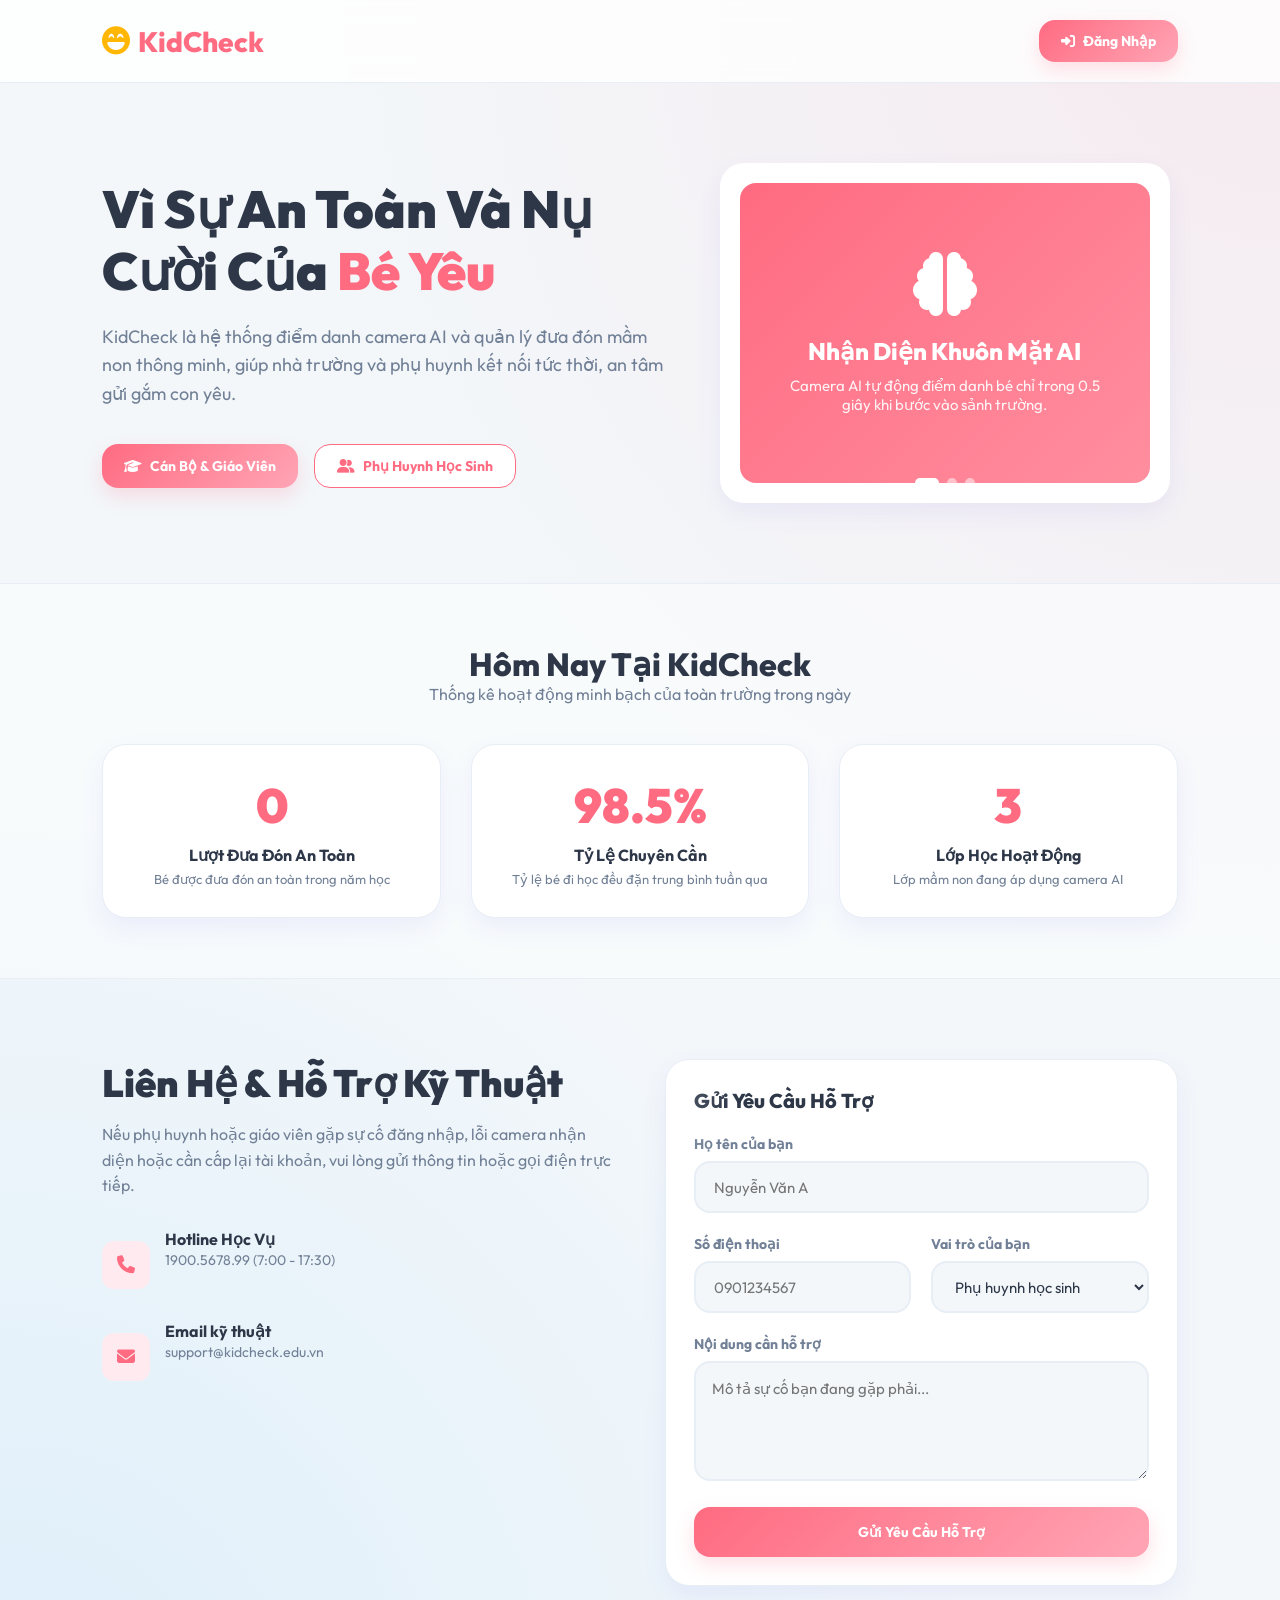
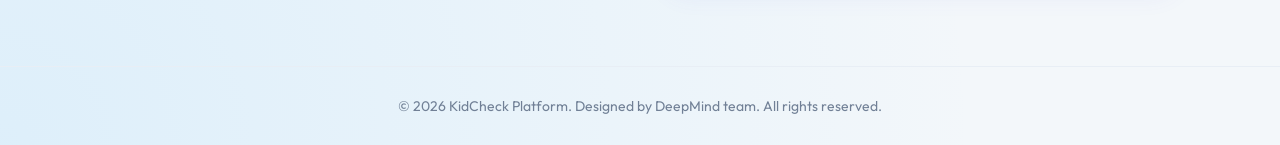
==== kidcheck-system/web-app/index.html @ 685ce3ba "WEB" ====
<!DOCTYPE html>
<html lang="vi">
<head>
    <meta charset="UTF-8">
    <meta name="viewport" content="width=device-width, initial-scale=1.0">
    <title>KidCheck - Hệ Thống Điểm Danh & Quản Lý Trẻ Em Thông Minh</title>
    <link rel="stylesheet" href="style.css">
    <!-- FontAwesome for cute icons -->
    <link rel="stylesheet" href="https://cdnjs.cloudflare.com/ajax/libs/font-awesome/6.4.0/css/all.min.css">
</head>
<body data-theme="light">

    <!-- 1. LANDING PAGE CÔNG KHẢI (GUEST) -->
    <div id="landing-page" class="landing-wrapper">
        <header class="landing-header">
            <div class="landing-logo">
                <i class="fa-solid fa-face-laugh-beam"></i> <span data-i18n="app-title">KidCheck</span>
            </div>
            <div class="landing-nav">
                <button id="btn-portal-login" class="btn btn-primary" onclick="showLoginView()"><i class="fa-solid fa-right-to-bracket"></i> <span data-i18n="btn-login-gate">Đăng Nhập</span></button>
            </div>
        </header>
        
        <main style="flex: 1;">
            <!-- Hero Section -->
            <section class="landing-hero">
                <div class="hero-text">
                    <h1 data-i18n="hero-h1">Vì Sự An Toàn Và Nụ Cười Của <span>Bé Yêu</span></h1>
                    <p data-i18n="hero-p">KidCheck là hệ thống điểm danh camera AI và quản lý đưa đón mầm non thông minh, giúp nhà trường và phụ huynh kết nối tức thời, an tâm gửi gắm con yêu.</p>
                    <div class="hero-buttons">
                        <button class="btn btn-primary" onclick="showLoginView('teacher')"><i class="fa-solid fa-graduation-cap"></i> <span data-i18n="gate-teacher">Cán Bộ & Giáo Viên</span></button>
                        <button class="btn btn-secondary" onclick="showLoginView('parent')" style="border-color: var(--primary); color: var(--primary);"><i class="fa-solid fa-user-group"></i> <span data-i18n="gate-parent">Phụ Huynh Học Sinh</span></button>
                    </div>
                </div>
                <div class="hero-image">
                    <div class="demo-slider-box" style="width: 100%; max-width: 450px;">
                        <div class="slider-container">
                            <div class="slide slide-bg-1 active">
                                <i class="fa-solid fa-brain"></i>
                                <h3 data-i18n="slide-1-title">Nhận Diện Khuôn Mặt AI</h3>
                                <p data-i18n="slide-1-desc">Camera AI tự động điểm danh bé chỉ trong 0.5 giây khi bước vào sảnh trường.</p>
                            </div>
                            <div class="slide slide-bg-2">
                                <i class="fa-solid fa-bell"></i>
                                <h3 data-i18n="slide-2-title">Thông Báo Tức Thời</h3>
                                <p data-i18n="slide-2-desc">SMS và ảnh chụp xác thực được gửi ngay cho phụ huynh khi bé vào lớp và ra về.</p>
                            </div>
                            <div class="slide slide-bg-3">
                                <i class="fa-solid fa-shield-heart"></i>
                                <h3 data-i18n="slide-3-title">Đảm Bảo An Toàn Tuyệt Đối</h3>
                                <p data-i18n="slide-3-desc">Kiểm soát chặt chẽ quy trình đưa đón, loại bỏ rủi ro bỏ quên hoặc nhầm lẫn bé.</p>
                            </div>
                        </div>
                        <div class="slide-controls">
                            <span class="slide-dot active" onclick="setSlide(0)"></span>
                            <span class="slide-dot" onclick="setSlide(1)"></span>
                            <span class="slide-dot" onclick="setSlide(2)"></span>
                        </div>
                    </div>
                </div>
            </section>

            <!-- Public Statistics Section -->
            <section class="landing-stats-section">
                <div style="text-align: center; margin-bottom: 40px;">
                    <h2 style="font-size: 32px; font-weight: 800; color: var(--text);" data-i18n="pub-stats-title">Hôm Nay Tại KidCheck</h2>
                    <p style="color: var(--text-light);" data-i18n="pub-stats-subtitle">Thống kê hoạt động minh bạch của toàn trường trong ngày</p>
                </div>
                <div class="landing-stats-grid">
                    <div class="pub-stat-card">
                        <div class="pub-stat-number" id="pub-stat-total">1,248</div>
                        <div class="pub-stat-label" data-i18n="pub-stat-kids">Lượt Đưa Đón An Toàn</div>
                        <div class="pub-stat-desc" data-i18n="pub-stat-kids-desc">Bé được đưa đón an toàn trong năm học</div>
                    </div>
                    <div class="pub-stat-card">
                        <div class="pub-stat-number" id="pub-stat-active">98.5%</div>
                        <div class="pub-stat-label" data-i18n="pub-stat-rate">Tỷ Lệ Chuyên Cần</div>
                        <div class="pub-stat-desc" data-i18n="pub-stat-rate-desc">Tỷ lệ bé đi học đều đặn trung bình tuần qua</div>
                    </div>
                    <div class="pub-stat-card">
                        <div class="pub-stat-number" id="pub-stat-classes">12</div>
                        <div class="pub-stat-label" data-i18n="pub-stat-cls">Lớp Học Hoạt Động</div>
                        <div class="pub-stat-desc" data-i18n="pub-stat-cls-desc">Lớp mầm non đang áp dụng camera AI</div>
                    </div>
                </div>
            </section>

            <!-- Contact & Support Section -->
            <section class="landing-contact">
                <div class="contact-info-panel">
                    <h2 data-i18n="contact-h2">Liên Hệ & Hỗ Trợ Kỹ Thuật</h2>
                    <p data-i18n="contact-p">Nếu phụ huynh hoặc giáo viên gặp sự cố đăng nhập, lỗi camera nhận diện hoặc cần cấp lại tài khoản, vui lòng gửi thông tin hoặc gọi điện trực tiếp.</p>
                    <div class="contact-item">
                        <div class="contact-icon"><i class="fa-solid fa-phone"></i></div>
                        <div>
                            <strong style="color: var(--text);">Hotline Học Vụ</strong>
                            <p style="color: var(--text-light); font-size: 14px;">1900.5678.99 (7:00 - 17:30)</p>
                        </div>
                    </div>
                    <div class="contact-item">
                        <div class="contact-icon"><i class="fa-solid fa-envelope"></i></div>
                        <div>
                            <strong style="color: var(--text);">Email kỹ thuật</strong>
                            <p style="color: var(--text-light); font-size: 14px;">support@kidcheck.edu.vn</p>
                        </div>
                    </div>
                </div>
                <div class="card-panel" style="margin-bottom: 0;">
                    <div class="panel-title" data-i18n="send-support-title">Gửi Yêu Cầu Hỗ Trợ</div>
                    <form id="contact-form" onsubmit="handleContactSubmit(event)">
                        <div class="form-group">
                            <label for="contact-name" data-i18n="label-fullname">Họ tên của bạn</label>
                            <input type="text" id="contact-name" class="form-input" placeholder="Nguyễn Văn A" required>
                        </div>
                        <div class="form-row">
                            <div class="form-group">
                                <label for="contact-phone" data-i18n="label-phone">Số điện thoại</label>
                                <input type="text" id="contact-phone" class="form-input" placeholder="0901234567" required>
                            </div>
                            <div class="form-group">
                                <label for="contact-role" data-i18n="label-reprole">Vai trò</label>
                                <select id="contact-role" class="form-input">
                                    <option value="parent" data-i18n="opt-parent">Phụ huynh học sinh</option>
                                    <option value="teacher" data-i18n="opt-teacher">Giáo viên / Cán bộ</option>
                                </select>
                            </div>
                        </div>
                        <div class="form-group">
                            <label for="contact-msg" data-i18n="label-issue">Nội dung cần hỗ trợ</label>
                            <textarea id="contact-msg" class="form-input" placeholder="Mô tả sự cố bạn đang gặp phải..." required></textarea>
                        </div>
                        <button type="submit" class="btn btn-primary" style="width: 100%; height: 50px;" data-i18n="btn-send-report">Gửi Yêu Cầu Hỗ Trợ</button>
                    </form>
                </div>
            </section>
        </main>
        
        <footer class="landing-footer">
            <p>&copy; 2026 KidCheck Platform. Designed by DeepMind team. All rights reserved.</p>
        </footer>
    </div>

    <!-- 2. LOGIN PAGE VIEW -->
    <div id="login-page" class="auth-wrapper" style="display: none;">
        <div class="auth-card">
            <div class="auth-logo"><i class="fa-solid fa-face-laugh-beam"></i> KidCheck</div>
            <div class="auth-subtitle" data-i18n="login-subtitle">Hệ thống điểm danh mầm non & quản lý đưa đón bé thông minh</div>
            
            <form id="login-form">
                <div class="form-group">
                    <label for="login-account" data-i18n="login-acc-label">Số điện thoại hoặc Tài khoản</label>
                    <input type="text" id="login-account" class="form-input" placeholder="admin / teacher / SĐT phụ huynh" required value="admin">
                    <span style="font-size: 0.75rem; color: var(--text-light); margin-top: 4px; display: block;" data-i18n="login-tip">Mẹo: admin, teacher, SĐT phụ huynh (ví dụ: 0901234567)</span>
                </div>
                <div class="form-group">
                    <label for="login-password" data-i18n="login-pass-label">Mật khẩu xác thực</label>
                    <input type="password" id="login-password" class="form-input" placeholder="••••••••" required value="123456">
                </div>
                <div style="display: flex; gap: 10px; margin-bottom: 24px;">
                    <button type="button" class="btn btn-secondary" onclick="showLandingView()" style="flex: 1;" data-i18n="btn-back">Quay lại</button>
                    <button type="submit" class="btn btn-primary" style="flex: 1.5;" data-i18n="btn-login-submit">Đăng Nhập</button>
                </div>
            </form>
        </div>
    </div>

    <!-- MAIN APP CONTAINER (ADMIN & TEACHER) -->
    <div id="app-container" class="app-container" style="display: none;">
        <!-- Sidebar Navigation -->
        <aside class="sidebar" id="app-sidebar">
            <div class="sidebar-brand">
                <i class="fa-solid fa-shapes"></i>KidCheck
            </div>
            <ul class="nav-menu" id="sidebar-menu">
                <!-- Sẽ tự động gán mục menu tương ứng với vai trò của người dùng -->
            </ul>
            <div class="sidebar-user">
                <div class="user-info">
                    <span id="display-user-name" class="user-name">Đang tải...</span>
                    <span id="display-user-role" class="user-role">Đang tải...</span>
                </div>
                <button id="logout-btn" class="btn-logout" title="Đăng xuất" onclick="logout()"><i class="fa-solid fa-right-from-bracket"></i></button>
            </div>
        </aside>

        <!-- Main Content Area -->
        <main class="main-wrapper">
            
            <!-- 3. SECTION: DASHBOARD -->
            <section id="page-dashboard" class="app-page">
                <div class="page-header" style="display: flex; justify-content: space-between; align-items: center; flex-wrap: wrap; gap: 20px;">
                    <div>
                        <h1 class="page-title" data-i18n="dash-title">Chào ngày mới cùng KidCheck! 👋</h1>
                        <p style="color: var(--text-light); font-size: 1.05rem;"><span data-i18n="dash-subtitle">Bảng theo dõi đưa đón và điểm danh các bé hôm nay -</span> <span id="current-date-text" style="font-weight: 700; color: var(--primary);"></span></p>
                    </div>
                    <!-- Dropdown lọc theo lớp cho Admin trên Dashboard -->
                    <div id="dash-class-filter-container" class="admin-only" style="display: none;">
                        <label for="dash-class-select" style="font-weight: 700; margin-right: 8px; color: var(--text-light);" data-i18n="lbl-class-filter">Lọc theo lớp học</label>
                        <select id="dash-class-select" class="form-input" style="width: 200px; display: inline-block;" onchange="loadDashboard()">
                            <option value="all" data-i18n="opt-all-classes">Toàn trường</option>
                        </select>
                    </div>
                </div>
                
                <div class="stats-grid">
                    <div class="stat-card stat-total">
                        <div class="stat-info">
                            <h3 data-i18n="stat-total-kids">Tổng số bé yêu</h3>
                            <div id="stat-total-val" class="stat-value">0</div>
                        </div>
                        <div class="stat-icon"><i class="fa-solid fa-baby-carriage"></i></div>
                    </div>
                    <div class="stat-card stat-present">
                        <div class="stat-info">
                            <h3 data-i18n="stat-present-kids">Bé đang ở lớp</h3>
                            <div id="stat-present-val" class="stat-value">0</div>
                        </div>
                        <div class="stat-icon"><i class="fa-solid fa-house-user"></i></div>
                    </div>
                    <div class="stat-card stat-late">
                        <div class="stat-info">
                            <h3 data-i18n="stat-pickup-kids">Bé đã đón về</h3>
                            <div id="stat-late-val" class="stat-value">0</div>
                        </div>
                        <div class="stat-icon"><i class="fa-solid fa-person-walking-arrow-loop-left"></i></div>
                    </div>
                    <div class="stat-card stat-absent">
                        <div class="stat-info">
                            <h3 data-i18n="stat-absent-kids">Bé chưa đến lớp</h3>
                            <div id="stat-absent-val" class="stat-value">0</div>
                        </div>
                        <div class="stat-icon"><i class="fa-solid fa-circle-minus"></i></div>
                    </div>
                </div>

                <div class="dashboard-analysis-wrapper">
                    <!-- Bảng hoạt động gần nhất -->
                    <div class="card-panel" style="margin-bottom: 0;">
                        <div class="panel-title">
                            <span><i class="fa-solid fa-clock-rotate-left" style="color: var(--primary); margin-right: 8px;"></i><span data-i18n="dash-recent-activities">Hoạt động đưa đón gần nhất</span></span>
                        </div>
                        <table class="data-table">
                            <thead>
                                <tr>
                                    <th data-i18n="th-time">Thời gian</th>
                                    <th data-i18n="th-child">Bé yêu</th>
                                    <th data-i18n="th-class">Lớp</th>
                                    <th data-i18n="th-parent">Thông tin Phụ huynh</th>
                                    <th data-i18n="th-status">Trạng thái</th>
                                </tr>
                            </thead>
                            <tbody id="recent-logs-table-body">
                                <!-- Dữ liệu logs tự động đổ ở đây -->
                            </tbody>
                        </table>
                    </div>

                    <!-- Biểu đồ tròn tỉ lệ điểm danh -->
                    <div class="card-panel" style="margin-bottom: 0;">
                        <div class="panel-title"><i class="fa-solid fa-chart-pie" style="color: var(--primary); margin-right: 8px;"></i><span data-i18n="dash-chart-title">Tỉ lệ có mặt hôm nay</span></div>
                        <div class="pie-chart-box">
                            <div class="svg-pie-chart">
                                <svg width="180" height="180" viewBox="0 0 180 180">
                                    <circle class="circle-bg" cx="90" cy="90" r="70"></circle>
                                    <circle id="dash-pie-circle" class="circle-val" cx="90" cy="90" r="70" stroke-dasharray="440" stroke-dashoffset="440"></circle>
                                </svg>
                                <div class="chart-center-text">
                                    <span class="percent" id="dash-pie-percent">0%</span>
                                    <span class="label" data-i18n="pie-label">Có mặt</span>
                                </div>
                            </div>
                            <div class="chart-legend">
                                <div class="legend-item">
                                    <div class="legend-color" style="background: var(--success);"></div>
                                    <span data-i18n="legend-present">Ở lớp / Đã về</span>
                                </div>
                                <div class="legend-item">
                                    <div class="legend-color" style="background: var(--border);"></div>
                                    <span data-i18n="legend-absent">Chưa đến</span>
                                </div>
                            </div>
                        </div>
                    </div>
                </div>
            </section>

            <!-- 4. SECTION: LIVE ATTENDANCE -->
            <section id="page-live-attendance" class="app-page" style="display: none;">
                <div class="page-header">
                    <div>
                        <h1 class="page-title" data-i18n="live-header">Điểm danh & Giám sát Camera Live</h1>
                        <p style="color: var(--text-light);" data-i18n="live-subtitle">Kết nối Camera AI nhận diện khuôn mặt và kiểm soát an toàn đưa đón trẻ em</p>
                    </div>
                    <div class="page-actions" style="gap: 12px; align-items: center;">
                        <select id="live-class-selector" class="form-input" style="width: 180px; height: 42px; font-weight: 700;" onchange="changeLiveClass()">
                            <!-- Load danh sách lớp -->
                        </select>
                        <button id="btn-simulate-in" class="btn btn-primary"><i class="fa-solid fa-right-to-bracket"></i> <span data-i18n="btn-sim-in">Bé đến lớp</span></button>
                        <button id="btn-simulate-out" class="btn btn-secondary" style="border: 2px solid var(--info); color: var(--info);"><i class="fa-solid fa-right-from-bracket"></i> <span data-i18n="btn-sim-out">Đón bé về</span></button>
                    </div>
                </div>

                <div class="latest-checkin-wrapper">
                    <!-- CAMERA LIVESTREAM -->
                    <div class="card-panel" style="margin-bottom: 0;">
                        <div class="panel-title"><i class="fa-solid fa-video" style="color: var(--primary); margin-right: 8px;"></i><span data-i18n="live-cam-title">Camera luồng trực tuyến (ESP32-CAM)</span></div>
                        <div class="camera-preview-box" style="min-height: 380px;">
                            <div class="live-badge"><i class="fa-solid fa-circle"></i> <span data-i18n="live-badge-txt">CAMERA ĐANG BẬT</span></div>
                            <div class="video-feed-placeholder" id="video-feed" style="min-height: 380px;">
                                <i class="fa-solid fa-camera-retro" style="font-size: 5rem; color: var(--primary-light);"></i>
                                <p style="font-weight: 600; font-size: 1.1rem; color: #FFF;" data-i18n="live-mjpeg">Kết nối MJPEG Stream Active</p>
                                <span style="font-size: 0.85rem; color: #CBD5E1; background: rgba(0,0,0,0.4); padding: 4px 12px; border-radius: 30px;">IP ESP32-CAM: 192.168.1.100</span>
                            </div>
                        </div>
                    </div>

                    <!-- WELCOME BANNER (NHẬN DIỆN KHẨN CẤP) -->
                    <div id="latest-welcome-card" class="welcome-panel">
                        <div class="speech-bubble"><i class="fa-solid fa-volume-high"></i> <span data-i18n="voice-ai-on">Giọng nói AI: Bật</span></div>
                        <div class="welcome-avatar-container">
                            <img id="welcome-photo" src="https://images.unsplash.com/photo-1503919545889-aef636e10ad4?w=150&auto=format&fit=crop" class="welcome-avatar" alt="Avatar bé">
                            <div id="welcome-badge" class="welcome-status-badge welcome-status-present"><i class="fa-solid fa-check"></i></div>
                        </div>
                        <div class="welcome-title" id="welcome-name">Chào mừng bé yêu!</div>
                        <p style="color: var(--text-light); font-size: 0.95rem; margin-bottom: 12px;" id="welcome-status-text">Đang chờ camera nhận diện khuôn mặt bé...</p>
                        
                        <div class="welcome-detail-grid">
                            <div class="welcome-detail-item">
                                <span data-i18n="w-code">Mã bé:</span>
                                <strong id="welcome-code">-</strong>
                            </div>
                            <div class="welcome-detail-item">
                                <span data-i18n="w-class">Lớp học:</span>
                                <strong id="welcome-class">-</strong>
                            </div>
                            <div class="welcome-detail-item" style="grid-column: span 2;">
                                <span data-i18n="w-parent">Phụ huynh đưa đón:</span>
                                <strong id="welcome-parent">-</strong>
                            </div>
                            <div class="welcome-detail-item">
                                <span data-i18n="w-phone">SĐT Phụ huynh:</span>
                                <strong id="welcome-phone">-</strong>
                            </div>
                            <div class="welcome-detail-item">
                                <span data-i18n="w-time">Thời gian ghi nhận:</span>
                                <strong id="welcome-time">-</strong>
                            </div>
                            <div class="health-badge" id="welcome-health-badge">
                                <i class="fa-solid fa-heart-pulse"></i> <span data-i18n="w-health-prefix">Ghi chú sức khỏe:</span> <span id="welcome-health">Bình thường</span>
                            </div>
                        </div>
                    </div>
                </div>

                <div class="card-panel">
                    <div class="panel-title" style="display: flex; justify-content: space-between; align-items: center;">
                        <span><i class="fa-solid fa-grip" style="color: var(--primary); margin-right: 8px;"></i><span data-i18n="live-grid-title">Danh sách Thẻ trạng thái các bé lớp mẫu giáo</span></span>
                        <span style="font-size: 0.8rem; color: var(--text-light); font-weight: normal;" data-i18n="override-tip">* Giáo viên bấm trực tiếp vào Thẻ bé để điểm danh thủ công (Manual Override)</span>
                    </div>
                    <div id="live-attendance-grid" class="attendance-grid cols-4">
                        <!-- Cards học sinh sẽ đổ ở đây -->
                    </div>
                </div>
            </section>

            <!-- 5. SECTION: CLASS & STUDENT -->
            <section id="page-student-management" class="app-page" style="display: none;">
                <div class="page-header">
                    <div>
                        <h1 class="page-title" data-i18n="cs-header">Quản lý Lớp & Học Sinh</h1>
                        <p style="color: var(--text-light);" data-i18n="cs-subtitle">Quản lý cấu hình lớp, độ tuổi, thông tin bé và đăng ký dữ liệu khuôn mặt AI</p>
                    </div>
                </div>

                <!-- TABS CONTAINER -->
                <div class="tab-header">
                    <button class="tab-btn active" onclick="switchClassStudentTab('tab-classes')" id="btn-tab-classes" data-i18n="tab-classes">Lớp học Mầm non</button>
                    <button class="tab-btn" onclick="switchClassStudentTab('tab-students')" id="btn-tab-students" data-i18n="tab-students">Hồ Sơ Các Bé</button>
                </div>

                <!-- TAB: LỚP HỌC -->
                <div id="tab-classes" class="tab-pane active">
                    <div class="card-panel">
                        <div class="panel-title" style="display: flex; justify-content: space-between; align-items: center;">
                            <span><i class="fa-solid fa-school" style="color: var(--primary); margin-right: 8px;"></i><span data-i18n="classes-table-title">Danh sách lớp học của trường</span></span>
                            <button id="btn-add-class" class="btn btn-primary admin-only" onclick="openClassModal()"><i class="fa-solid fa-plus"></i> <span data-i18n="btn-add-cls">Tạo lớp mới</span></button>
                        </div>
                        <table class="data-table">
                            <thead>
                                <tr>
                                    <th data-i18n="th-classname">Tên lớp học</th>
                                    <th data-i18n="th-total-kids">Số lượng bé yêu</th>
                                    <th data-i18n="th-class-time">Giờ đón & Giờ trễ</th>
                                    <th data-i18n="th-age-desc">Độ tuổi / Mô tả</th>
                                    <th class="admin-only" data-i18n="th-action">Hành động</th>
                                </tr>
                            </thead>
                            <tbody id="class-list-tbody">
                                <!-- Danh sách lớp -->
                            </tbody>
                        </table>
                    </div>
                </div>

                <!-- TAB: HỌC SINH -->
                <div id="tab-students" class="tab-pane">
                    <div class="card-panel">
                        <div class="panel-title" style="display: flex; justify-content: space-between; align-items: center; flex-wrap: wrap; gap: 15px;">
                            <div style="display: flex; align-items: center; gap: 15px;">
                                <span><i class="fa-solid fa-children" style="color: var(--primary); margin-right: 8px;"></i><span data-i18n="students-table-title">Danh sách hồ sơ các bé</span></span>
                                <select id="student-class-filter" class="form-input" style="width: 160px; height: 38px; font-weight: 700;" onchange="filterStudentsTable()">
                                    <!-- Options lớp -->
                                </select>
                            </div>
                            <button id="btn-add-student" class="btn btn-primary admin-only" onclick="openStudentModal()"><i class="fa-solid fa-user-plus"></i> <span data-i18n="btn-add-kid">Đăng ký bé mới</span></button>
                        </div>
                        <table class="data-table">
                            <thead>
                                <tr>
                                    <th data-i18n="th-kidcode">Mã số bé</th>
                                    <th data-i18n="th-kidname">Họ và Tên Bé</th>
                                    <th data-i18n="th-kidclass">Lớp học</th>
                                    <th data-i18n="th-kidparent">Phụ huynh & SĐT</th>
                                    <th data-i18n="th-kidphoto">Ảnh nhận diện</th>
                                    <th class="admin-only" data-i18n="th-action">Thao tác</th>
                                </tr>
                            </thead>
                            <tbody id="student-list-tbody">
                                <!-- Dữ liệu học sinh -->
                            </tbody>
                        </table>
                    </div>
                </div>
            </section>

            <!-- 6. SECTION: ANALYTICS & REPORTS -->
            <section id="page-attendance-report" class="app-page" style="display: none;">
                <div class="page-header">
                    <div>
                        <h1 class="page-title" data-i18n="rep-header">Thống Kê & Xuất Báo Cáo</h1>
                        <p style="color: var(--text-light);" data-i18n="rep-subtitle">Phân tích xu hướng chuyên cần, tra cứu nhật ký và kết xuất dữ liệu phục vụ lưu trữ</p>
                    </div>
                    <div class="page-actions">
                        <button id="btn-export-excel" class="btn btn-secondary" style="border: 1px solid var(--success); color: var(--success);"><i class="fa-solid fa-file-excel"></i> <span data-i18n="btn-export">Xuất Excel</span></button>
                    </div>
                </div>

                <div class="card-panel">
                    <div style="display: flex; gap: 16px; margin-bottom: 24px; flex-wrap: wrap;">
                        <div style="flex: 1; min-width: 180px;">
                            <label style="display:block; margin-bottom: 6px; font-size:0.85rem; color:var(--text-light); font-weight: 700;" data-i18n="lbl-class-filter">Lọc theo lớp học</label>
                            <select id="filter-class" class="form-input">
                                <option value="all">Tất cả các lớp</option>
                            </select>
                        </div>
                        <div style="flex: 1; min-width: 180px;">
                            <label style="display:block; margin-bottom: 6px; font-size:0.85rem; color:var(--text-light); font-weight: 700;" data-i18n="lbl-time-filter">Thời gian tìm kiếm</label>
                            <select id="filter-range" class="form-input">
                                <option value="today" data-i18n="opt-today">Hôm nay</option>
                                <option value="week" data-i18n="opt-week">Tuần này</option>
                                <option value="month" data-i18n="opt-month">Tháng này</option>
                            </select>
                        </div>
                        <div style="flex: 1; min-width: 180px; display:flex; align-items:flex-end;">
                            <button id="btn-apply-filter" class="btn btn-primary" style="width:100%;"><i class="fa-solid fa-filter"></i> <span data-i18n="btn-apply">Áp dụng lọc</span></button>
                        </div>
                    </div>

                    <table class="data-table">
                        <thead>
                            <tr>
                                <th data-i18n="th-date">Ngày ghi nhận</th>
                                <th data-i18n="th-time">Thời gian</th>
                                <th data-i18n="th-code">Mã số bé</th>
                                <th data-i18n="th-name">Họ tên bé</th>
                                <th data-i18n="th-class">Lớp</th>
                                <th data-i18n="th-parent-phone">Liên hệ Phụ huynh</th>
                                <th data-i18n="th-act-status">Trạng thái hoạt động</th>
                            </tr>
                        </thead>
                        <tbody id="report-table-tbody">
                            <!-- Dữ liệu lịch sử điểm danh -->
                        </tbody>
                    </table>
                </div>
            </section>

            <!-- SECTION: STATISTICS -->
            <section id="page-statistics" class="app-page" style="display: none;">
                <div class="page-header" style="display: flex; justify-content: space-between; align-items: center; flex-wrap: wrap; gap: 20px; margin-bottom: 24px;">
                    <div>
                        <h1 class="page-title" data-i18n="stat-header">Báo cáo & Phân tích Chuyên Cần</h1>
                        <p style="color: var(--text-light);" data-i18n="stat-subtitle">Xem tỉ lệ đi học, bé trễ và tình hình chuyên cần trực quan</p>
                    </div>
                    <!-- Lọc khoảng thời gian và lọc lớp -->
                    <div style="display: flex; gap: 15px; align-items: center; flex-wrap: wrap;">
                        <div>
                            <label style="font-weight:700; color:var(--text-light); font-size:0.85rem; display:block; margin-bottom:4px;" data-i18n="lbl-class-filter">Lọc theo lớp học</label>
                            <select id="stat-class-select" class="form-input" style="width: 160px; height: 38px;" onchange="loadStatisticsView()">
                                <option value="all" data-i18n="opt-all-classes">Toàn trường</option>
                            </select>
                        </div>
                        <div>
                            <label style="font-weight:700; color:var(--text-light); font-size:0.85rem; display:block; margin-bottom:4px;" data-i18n="lbl-start-date">Từ ngày</label>
                            <input type="date" id="stat-start-date" class="form-input" style="width: 150px; height: 38px;" onchange="loadStatisticsView()">
                        </div>
                        <div>
                            <label style="font-weight:700; color:var(--text-light); font-size:0.85rem; display:block; margin-bottom:4px;" data-i18n="lbl-end-date">Đến ngày</label>
                            <input type="date" id="stat-end-date" class="form-input" style="width: 150px; height: 38px;" onchange="loadStatisticsView()">
                        </div>
                    </div>
                </div>

                <div class="stats-grid" style="grid-template-columns: repeat(auto-fit, minmax(220px, 1fr)); margin-bottom: 30px;">
                    <div class="stat-card">
                        <div class="stat-info">
                            <h3 data-i18n="stat-ontime-rate">Tỷ lệ đi học đúng giờ</h3>
                            <div id="stat-rate-ontime" class="stat-value">0%</div>
                        </div>
                        <div class="stat-icon" style="background:rgba(46, 196, 182, 0.1); color:var(--success);"><i class="fa-solid fa-face-grin-stars"></i></div>
                    </div>
                    <div class="stat-card">
                        <div class="stat-info">
                            <h3 data-i18n="stat-late-rate">Tỷ lệ đi học muộn</h3>
                            <div id="stat-rate-late" class="stat-value">0%</div>
                        </div>
                        <div class="stat-icon" style="background:rgba(78, 168, 222, 0.1); color:var(--info);"><i class="fa-solid fa-clock"></i></div>
                    </div>
                    <div class="stat-card">
                        <div class="stat-info">
                            <h3 data-i18n="stat-absent-rate">Tỷ lệ vắng học</h3>
                            <div id="stat-rate-absent" class="stat-value">0%</div>
                        </div>
                        <div class="stat-icon" style="background:rgba(255, 94, 98, 0.1); color:var(--danger);"><i class="fa-solid fa-face-frown-open"></i></div>
                    </div>
                </div>

                <div class="card-panel">
                    <div class="panel-title"><i class="fa-solid fa-chart-column" style="color: var(--primary); margin-right: 8px;"></i><span data-i18n="stat-chart-bar-title">Tỷ lệ chuyên cần của từng lớp học (%)</span></div>
                    <div id="statistics-chart-container" class="chart-container">
                        <!-- Biểu đồ cột tự vẽ bằng CSS -->
                    </div>
                </div>
            </section>

            <!-- 7. SECTION: ROLE MANAGEMENT -->
            <section id="page-role-management" class="app-page" style="display: none;">
                <div class="page-header">
                    <div>
                        <h1 class="page-title" data-i18n="roles-header">Phân Quyền & Quản Lý Vai Trò</h1>
                        <p style="color: var(--text-light);" data-i18n="roles-subtitle">Gán lớp quản lý cho giáo viên và liên kết tài khoản phụ huynh với học sinh</p>
                    </div>
                </div>

                <div class="tab-header">
                    <button class="tab-btn active" onclick="switchRoleTab('tab-teacher-roles')" id="btn-tab-teacher-roles" data-i18n="tab-teachers">Phân Quyền Giáo Viên</button>
                    <button class="tab-btn" onclick="switchRoleTab('tab-parent-roles')" id="btn-tab-parent-roles" data-i18n="tab-parents">Liên Kết Phụ Huynh</button>
                </div>

                <!-- Phân quyền Giáo viên -->
                <div id="tab-teacher-roles" class="tab-pane active">
                    <div class="card-panel">
                        <div class="panel-title"><i class="fa-solid fa-user-tie" style="color: var(--primary); margin-right: 8px;"></i><span data-i18n="teachers-assigned-title">Danh sách giáo viên và Lớp quản lý</span></div>
                        <table class="data-table">
                            <thead>
                                <tr>
                                    <th data-i18n="th-teacher">Giáo viên</th>
                                    <th data-i18n="th-phone">Số điện thoại</th>
                                    <th data-i18n="th-assigned-classes">Lớp học quản lý (Chọn gán quyền)</th>
                                </tr>
                            </thead>
                            <tbody id="teacher-roles-tbody">
                                <!-- Load các giáo viên và checkbox chọn lớp -->
                            </tbody>
                        </table>
                    </div>
                </div>

                <!-- Liên kết Phụ huynh -->
                <div id="tab-parent-roles" class="tab-pane">
                    <div class="card-panel" style="margin-bottom: 24px;">
                        <div class="panel-title"><i class="fa-solid fa-user-plus" style="color: var(--primary); margin-right: 8px;"></i><span data-i18n="link-parent-title">Tạo liên kết phụ huynh mới</span></div>
                        <form id="parent-link-form" onsubmit="handleParentLinkSubmit(event)" style="display: flex; gap: 15px; align-items: flex-end; flex-wrap: wrap;">
                            <div style="flex: 1; min-width: 200px;">
                                <label style="display:block; margin-bottom:6px; font-weight:700; font-size:0.85rem;" data-i18n="lbl-parent-phone">SĐT Phụ huynh</label>
                                <input type="text" id="link-parent-phone" class="form-input" placeholder="Ví dụ: 0901234567" required>
                            </div>
                            <div style="flex: 1; min-width: 200px;">
                                <label style="display:block; margin-bottom:6px; font-weight:700; font-size:0.85rem;" data-i18n="lbl-select-kid">Bé học sinh cần liên kết</label>
                                <select id="link-student-id" class="form-input" required>
                                    <!-- Load danh sách bé -->
                                </select>
                            </div>
                            <button type="submit" class="btn btn-primary" style="height: 52px;"><i class="fa-solid fa-link"></i> <span data-i18n="btn-link">Liên kết con</span></button>
                        </form>
                    </div>

                    <div class="card-panel">
                        <div class="panel-title"><i class="fa-solid fa-users-line" style="color: var(--primary); margin-right: 8px;"></i><span data-i18n="linked-parents-title">Danh sách Phụ huynh và Bé được theo dõi</span></div>
                        <table class="data-table">
                            <thead>
                                <tr>
                                    <th data-i18n="th-parent-phone-lbl">SĐT Phụ Huynh</th>
                                    <th data-i18n="th-child-info">Tên Bé & Mã Bé liên kết</th>
                                    <th data-i18n="th-action">Hành động</th>
                                </tr>
                            </thead>
                            <tbody id="parent-links-tbody">
                                <!-- Dữ liệu liên kết phụ huynh -->
                            </tbody>
                        </table>
                    </div>
                </div>
            </section>

            <!-- 8. SECTION: SETTINGS -->
            <section id="page-settings" class="app-page" style="display: none;">
                <div class="page-header">
                    <div>
                        <h1 class="page-title" data-i18n="set-header">Cấu hình Hệ Thống</h1>
                        <p style="color: var(--text-light);" data-i18n="set-subtitle">Cấu hình các tùy chọn hiển thị, chế độ giao diện, ngôn ngữ và bố cục điểm danh</p>
                    </div>
                </div>

                <div class="card-panel">
                    <h3 style="margin-bottom: 20px; font-size: 1.15rem; border-bottom: 1px solid var(--border); padding-bottom: 10px; color: var(--primary);"><i class="fa-solid fa-paint-roller" style="margin-right: 8px;"></i><span data-i18n="set-visual-group">Cấu hình hiển thị Giao diện (UI/UX Customization)</span></h3>
                    
                    <div style="display: flex; flex-direction: column; gap: 20px; max-width: 500px;">
                        <!-- Chế độ giao diện -->
                        <div style="display: flex; justify-content: space-between; align-items: center;">
                            <div>
                                <strong style="display:block; color:var(--text);" data-i18n="set-theme-mode">Chế độ giao diện (Theme Mode)</strong>
                                <span style="font-size:0.85rem; color:var(--text-light);" data-i18n="set-theme-desc">Chuyển đổi giao diện sáng tối bảo vệ mắt</span>
                            </div>
                            <select id="setting-theme" class="form-input" style="width: 160px;" onchange="changeThemeSetting()">
                                <option value="light" data-i18n="opt-theme-light">Light Mode (Sáng)</option>
                                <option value="dark" data-i18n="opt-theme-dark">Dark Mode (Tối)</option>
                            </select>
                        </div>

                        <!-- Cấu hình Bố cục Live Grid -->
                        <div style="display: flex; justify-content: space-between; align-items: center;">
                            <div>
                                <strong style="display:block; color:var(--text);" data-i18n="set-layout">Bố cục Live Attendance (Layout Grid)</strong>
                                <span style="font-size:0.85rem; color:var(--text-light);" data-i18n="set-layout-desc">Số lượng cột hiển thị trong danh sách bé</span>
                            </div>
                            <select id="setting-grid" class="form-input" style="width: 160px;" onchange="changeGridLayoutSetting()">
                                <option value="4" data-i18n="opt-grid-4">Lưới 4 Cột</option>
                                <option value="5" data-i18n="opt-grid-5">Lưới 5 Cột</option>
                                <option value="auto" data-i18n="opt-grid-auto">Tự động co giãn</option>
                            </select>
                        </div>

                        <!-- Cấu hình Ngôn ngữ -->
                        <div style="display: flex; justify-content: space-between; align-items: center;">
                            <div>
                                <strong style="display:block; color:var(--text);" data-i18n="set-lang">Cấu hình Ngôn ngữ (Language)</strong>
                                <span style="font-size:0.85rem; color:var(--text-light);" data-i18n="set-lang-desc">Chọn ngôn ngữ hiển thị trên toàn ứng dụng</span>
                            </div>
                            <select id="setting-lang" class="form-input" style="width: 160px;" onchange="changeLanguageSetting()">
                                <option value="vi">Tiếng Việt</option>
                                <option value="en">English</option>
                            </select>
                        </div>
                    </div>
                </div>

                <!-- API & TIME SETTINGS -->
                <div class="card-panel admin-only">
                    <!-- TRẠNG THÁI THIẾT BỊ PHẦN CỨNG -->
                    <h3 style="margin-bottom: 20px; font-size: 1.15rem; border-bottom: 1px solid var(--border); padding-bottom: 10px; color: var(--primary);"><i class="fa-solid fa-network-wired" style="margin-right: 8px;"></i><span data-i18n="set-ai-con">Trạng thái kết nối thiết bị phần cứng</span></h3>
                    <div style="display:flex; gap: 15px; margin-bottom: 24px; flex-wrap: wrap;">
                        <!-- ESP32-CAM Status -->
                        <div style="flex:1; min-width: 220px; background: rgba(0,0,0,0.02); padding: 12px 16px; border-radius: 12px; border: 1.5px solid var(--border); display: flex; justify-content: space-between; align-items: center;">
                            <div>
                                <strong style="display:block; color:var(--text); font-size:0.9rem;" data-i18n="set-esp-cam">Camera ESP32-CAM</strong>
                                <span style="font-size:0.75rem; color:var(--text-light);">IP: 192.168.1.100</span>
                            </div>
                            <div style="display: flex; align-items: center; gap: 8px;">
                                <span id="status-esp-cam" class="status-badge" style="background:#FFEBEB; color:#FF3B30; padding:4px 10px; border-radius:20px; font-size:0.8rem; font-weight:800; border:1px solid rgba(255,59,48,0.15); cursor:pointer;" ondblclick="toggleEspCamDemo()" title="Nhấp đúp chuột để giả lập bật/tắt">Offline</span>
                                <button class="btn btn-secondary" onclick="checkEspCamConnection()" style="padding: 4px 8px; font-size: 0.75rem; min-height: unset; height: auto;" title="Kiểm tra kết nối"><i class="fa-solid fa-arrows-rotate"></i></button>
                            </div>
                        </div>
                        <!-- AI-Server Status -->
                        <div style="flex:1; min-width: 220px; background: rgba(0,0,0,0.02); padding: 12px 16px; border-radius: 12px; border: 1.5px solid var(--border); display: flex; justify-content: space-between; align-items: center;">
                            <div>
                                <strong style="display:block; color:var(--text); font-size:0.9rem;" data-i18n="set-ai-server">AI Recognition Server</strong>
                                <span style="font-size:0.75rem; color:var(--text-light);" id="ai-server-ip-label">Port: 5000</span>
                            </div>
                            <div style="display: flex; align-items: center; gap: 8px;">
                                <span id="status-ai-server" class="status-badge" style="background:#FFEBEB; color:#FF3B30; padding:4px 10px; border-radius:20px; font-size:0.8rem; font-weight:800; border:1px solid rgba(255,59,48,0.15); cursor:pointer;" ondblclick="toggleAiServerDemo()" title="Nhấp đúp chuột để giả lập bật/tắt">Offline</span>
                                <button class="btn btn-secondary" onclick="checkAiServerConnection()" style="padding: 4px 8px; font-size: 0.75rem; min-height: unset; height: auto;" title="Kiểm tra kết nối"><i class="fa-solid fa-arrows-rotate"></i></button>
                            </div>
                        </div>
                    </div>
                    
                    <div style="margin-top: 30px; display: flex; justify-content: flex-end;">
                        <button id="btn-save-settings" class="btn btn-primary" onclick="saveSettings()"><i class="fa-solid fa-floppy-disk"></i> <span data-i18n="btn-save-settings">Lưu cấu hình</span></button>
                    </div>
                </div>
            </section>
        </main>
    </div>

    <!-- 9. PARENT TRACKING HUB (TRANG THEO DÕI CỦA PHỤ HUYNH) -->
    <div id="parent-tracking-page" class="landing-wrapper" style="display: none; padding-bottom: 60px;">
        <header class="landing-header">
            <div class="landing-logo">
                <i class="fa-solid fa-face-laugh-beam"></i> KidCheck <span style="font-size: 14px; font-weight: 600; padding: 4px 10px; background: #FFF0F2; color: var(--primary); border-radius: 20px; margin-left: 10px;" data-i18n="parent-badge">Cổng Phụ Huynh</span>
            </div>
            <div class="landing-nav">
                <span style="font-weight: 700; color: var(--text); margin-right: 15px;"><i class="fa-solid fa-circle-user" style="color: var(--primary);"></i> PH: <span id="parent-display-phone">0901234567</span></span>
                <button class="btn btn-secondary" onclick="logout()"><i class="fa-solid fa-right-from-bracket"></i> <span data-i18n="btn-logout">Đăng xuất</span></button>
            </div>
        </header>

        <main style="padding: 30px 8%; max-width: 1400px; margin: 0 auto; width: 100%;">
            <div style="margin-bottom: 30px;">
                <h1 style="font-size: 32px; font-weight: 900; color: var(--text);" data-i18n="parent-welcome-title">Nhật ký đi học của bé</h1>
                <p style="color: var(--text-light);" data-i18n="parent-welcome-subtitle">Giám sát hình ảnh AI thực tế đưa đón bé yêu của bạn</p>
            </div>

            <!-- BỐ CỤC CHÍNH CỦA PHỤ HUYNH -->
            <div class="latest-checkin-wrapper" style="grid-template-columns: 1fr 1.2fr;">
                
                <!-- TRẠNG THÁI REAL-TIME VÀ BẰNG CHỨNG XÁC THỰC -->
                <div class="welcome-panel" style="justify-content: flex-start; text-align: left; padding: 28px;">
                    <div style="display:flex; justify-content:space-between; align-items:center; width:100%; margin-bottom: 20px;">
                        <h3 style="font-size: 18px; font-weight: 800; color: var(--primary-dark);" data-i18n="parent-today-status">Trạng thái bé hôm nay</h3>
                        <span id="parent-kid-status-badge" class="student-status-badge">Đang ở lớp</span>
                    </div>

                    <div style="display: flex; gap: 20px; align-items: center; margin-bottom: 24px; width: 100%; background: rgba(255,255,255,0.5); padding: 16px; border-radius: 18px;">
                        <img id="parent-kid-photo" src="https://images.unsplash.com/photo-1503919545889-aef636e10ad4?w=150&auto=format&fit=crop" style="width: 80px; height: 80px; border-radius: 50%; object-fit: cover; border: 3px solid white; box-shadow: 0 4px 10px rgba(0,0,0,0.1);">
                        <div>
                            <div style="font-size: 18px; font-weight: 800; color: var(--text);" id="parent-kid-name">Nguyễn Gia Bảo</div>
                            <div style="font-size: 13px; color: var(--text-light);" id="parent-kid-class">Lớp: Mầm 1</div>
                            <div style="font-size: 13px; color: var(--text-light); margin-top: 4px;"><i class="fa-solid fa-heart-pulse" style="color:var(--primary); margin-right:3px;"></i><span id="parent-kid-health">Bình thường</span></div>
                        </div>
                    </div>

                    <!-- Ảnh bằng chứng từ AI Camera -->
                    <div style="width: 100%; margin-bottom: 20px;">
                        <strong style="display:block; margin-bottom:10px; font-size:14px; color:var(--text);" data-i18n="parent-evidence-title">Bằng chứng xác thực (Ảnh chụp thực tế lúc đưa đón)</strong>
                        <div style="width:100%; height:200px; border-radius: 16px; overflow:hidden; position:relative; background: #0D0C15; border: 2px solid white; box-shadow: var(--shadow);">
                            <img id="parent-evidence-photo" src="https://images.unsplash.com/photo-1503919545889-aef636e10ad4?w=150&auto=format&fit=crop" style="width:100%; height:100%; object-fit: cover;">
                            <div style="position:absolute; bottom: 10px; left:10px; background: rgba(0,0,0,0.6); color:white; padding: 4px 10px; border-radius: 20px; font-size: 12px; font-weight: 700;" id="parent-evidence-time">
                                <i class="fa-solid fa-camera" style="margin-right:4px;"></i> 07:32
                            </div>
                        </div>
                    </div>

                    <!-- Thông tin cha mẹ nhận được SMS -->
                    <div style="width: 100%; font-size: 13px; color: var(--text-light); border-top: 1.5px solid var(--border); padding-top: 15px; display: flex; align-items: center; gap: 8px;">
                        <i class="fa-solid fa-circle-check" style="color: var(--success); font-size: 18px;"></i>
                        <span data-i18n="parent-sms-notif">Một tin nhắn SMS thông báo thời gian điểm danh chi tiết đã được gửi tự động tới số điện thoại này lúc bé check-in thành công.</span>
                    </div>
                </div>

                <!-- LỊCH SỬ CHUYÊN CẦN THÁNG (CALENDAR VIEW) -->
                <div class="calendar-wrapper">
                    <div class="calendar-header">
                        <h3 style="font-size: 18px; font-weight: 800; color: var(--text);"><i class="fa-solid fa-calendar-days" style="color: var(--primary); margin-right: 8px;"></i><span data-i18n="calendar-title">Lịch Sử Đi Học Chi Tiết</span></h3>
                        <span style="font-weight: 700; color: var(--primary);" id="parent-calendar-month">Tháng 06/2026</span>
                    </div>
                    <div class="calendar-grid" id="parent-calendar-grid">
                        <!-- Tạo lịch tháng bằng JavaScript -->
                    </div>
                    <div class="chart-legend" style="margin-top: 20px; justify-content: flex-start; gap: 20px;">
                        <div class="legend-item">
                            <span class="calendar-dot dot-green" style="position:relative; bottom:0; display:inline-block; margin-right:5px;"></span> <span data-i18n="dot-ontime">Đúng giờ</span>
                        </div>
                        <div class="legend-item">
                            <span class="calendar-dot dot-yellow" style="position:relative; bottom:0; display:inline-block; margin-right:5px;"></span> <span data-i18n="dot-late">Đi muộn</span>
                        </div>
                        <div class="legend-item">
                            <span class="calendar-dot dot-red" style="position:relative; bottom:0; display:inline-block; margin-right:5px;"></span> <span data-i18n="dot-absent">Vắng mặt</span>
                        </div>
                        <div class="legend-item">
                            <span class="calendar-dot dot-blue" style="position:relative; bottom:0; display:inline-block; margin-right:5px;"></span> <span data-i18n="dot-pickup">Đã đón về</span>
                        </div>
                    </div>
                </div>

            </div>
        </main>
    </div>

    <!-- MODALS: CHI TIẾT ĐĂNG KÝ HỌC SINH -->
    <!-- (Trong tab học sinh, Admin có nút Đăng ký mới sẽ hiển thị modal này, hỗ trợ camera ESP32) -->
    <!-- Bấm Chụp từ ESP32-Cam sẽ hiện một khung hình camera đếm ngược -->
    <div id="student-capture-modal" class="modal-overlay">
        <div class="modal-content" style="width: 450px; text-align: center;">
            <h2 data-i18n="cap-title">Chụp hình từ ESP32-CAM</h2>
            <div style="width: 100%; height: 260px; background: #0D0C15; border-radius: 18px; display: flex; flex-direction: column; align-items: center; justify-content: center; color: white; position: relative; overflow: hidden; margin-bottom: 20px; border: 2px solid var(--border);">
                <div id="cam-status" style="position: absolute; top: 15px; left: 15px; background: var(--success); color: white; padding: 4px 10px; border-radius: 20px; font-size: 11px; font-weight: 700; display: flex; align-items: center; gap: 4px;">
                    <i class="fa-solid fa-link"></i> <span data-i18n="cam-connected">Đã kết nối</span>
                </div>
                <div id="shutter-countdown" style="font-size: 72px; font-weight: 900; color: var(--primary); display: none; text-shadow: 0 4px 12px rgba(0,0,0,0.4);">3</div>
                
                <i class="fa-solid fa-face-smile" id="cam-face-guide" style="font-size: 5rem; color: var(--primary-light);"></i>
                <p id="cam-instruct" style="font-weight: 600; font-size: 0.95rem; margin-top: 15px;" data-i18n="cam-pos-face">Vui lòng đưa bé đứng thẳng trước ESP32-CAM</p>
                <img id="simulated-capture-view" style="display: none; width: 100%; height: 100%; object-fit: cover;">
            </div>
            <div class="modal-actions" style="justify-content: center;">
                <button class="btn btn-secondary" onclick="closeCaptureModal()" data-i18n="btn-close">Đóng lại</button>
                <button class="btn btn-primary" id="btn-trigger-shutter" onclick="triggerSimulatedCapture()"><i class="fa-solid fa-camera"></i> <span data-i18n="btn-snap">Bắt đầu Chụp</span></button>
            </div>
        </div>
    </div>

    <!-- CLASS MODAL -->
    <div id="class-modal" class="modal-overlay" style="display: none;">
        <div class="modal-content" style="width: 450px;">
            <h2 data-i18n="modal-add-class-title" style="margin-bottom: 20px;">Tạo Lớp Học Mới</h2>
            <form id="class-form" onsubmit="handleClassSubmit(event)">
                <div class="form-group">
                    <label for="class-name" data-i18n="lbl-class-name-form">Tên lớp học</label>
                    <input type="text" id="class-name" class="form-input" placeholder="Ví dụ: Mầm 1" required>
                </div>
                <div class="form-group">
                    <label for="class-desc" data-i18n="lbl-class-desc-form">Độ tuổi / Mô tả</label>
                    <input type="text" id="class-desc" class="form-input" placeholder="Ví dụ: 3 - 4 tuổi" required>
                </div>
                <div class="modal-actions">
                    <button type="button" class="btn btn-secondary" onclick="closeClassModal()" data-i18n="btn-close">Đóng lại</button>
                    <button type="submit" class="btn btn-primary" data-i18n="btn-save">Lưu thông tin</button>
                </div>
            </form>
        </div>
    </div>

    <!-- CLASS TIME MODAL -->
    <div id="class-time-modal" class="modal-overlay" style="display: none;">
        <div class="modal-content" style="width: 450px;">
            <h2 id="class-time-modal-title" style="margin-bottom: 20px;">Chỉnh sửa giờ học lớp</h2>
            <form id="class-time-form" onsubmit="handleClassTimeSubmit(event)">
                <input type="hidden" id="class-time-target-name">
                <div class="form-group">
                    <label for="class-start-time">Giờ đón trẻ mở cửa</label>
                    <input type="time" id="class-start-time" class="form-input" required>
                </div>
                <div class="form-group">
                    <label for="class-late-time">Giờ bắt đầu đi muộn</label>
                    <input type="time" id="class-late-time" class="form-input" required>
                </div>
                <div class="modal-actions">
                    <button type="button" class="btn btn-secondary" onclick="closeClassTimeModal()">Đóng lại</button>
                    <button type="submit" class="btn btn-primary">Lưu cấu hình</button>
                </div>
            </form>
        </div>
    </div>

    <!-- STUDENT MODAL -->
    <div id="student-modal" class="modal-overlay" style="display: none;">
        <div class="modal-content" style="width: 500px;">
            <h2 id="student-modal-title" style="margin-bottom: 20px;">Đăng ký bé yêu mới</h2>
            <input type="hidden" id="student-edit-id">
            <form id="student-form" onsubmit="handleStudentSubmit(event)">
                <div class="form-group">
                    <label for="student-code" data-i18n="lbl-student-code-form">Mã số bé</label>
                    <input type="text" id="student-code" class="form-input" placeholder="Ví dụ: HS005" required>
                </div>
                <div class="form-group">
                    <label for="student-name" data-i18n="lbl-student-name-form">Họ và Tên bé</label>
                    <input type="text" id="student-name" class="form-input" placeholder="Ví dụ: Nguyễn Gia Bảo" required>
                </div>
                <div class="form-group">
                    <label for="student-class" data-i18n="lbl-student-class-form">Lớp học</label>
                    <select id="student-class" class="form-input" required>
                        <!-- Options sẽ nạp bằng JS -->
                    </select>
                </div>
                <div class="form-row">
                    <div class="form-group">
                        <label for="student-parent" data-i18n="lbl-student-parent-form">Tên phụ huynh</label>
                        <input type="text" id="student-parent" class="form-input" placeholder="Nguyễn Văn A" required>
                    </div>
                    <div class="form-group">
                        <label for="student-phone" data-i18n="lbl-student-phone-form">Số điện thoại liên hệ</label>
                        <input type="text" id="student-phone" class="form-input" placeholder="0901234567" required>
                    </div>
                </div>
                <div class="form-group">
                    <label for="student-health" data-i18n="lbl-student-health-form">Ghi chú sức khỏe (Dị ứng, bệnh lý...)</label>
                    <input type="text" id="student-health" class="form-input" placeholder="Bình thường" value="Bình thường">
                </div>
                
                <!-- BỔ SUNG: PHƯƠNG THỨC NẠP ẢNH (2 CÁCH: FILE UPLOAD VÀ CHỤP TRỰC TIẾP ESP32-CAM) -->
                <div class="form-group">
                    <label style="font-weight: 700;" data-i18n="lbl-reg-photo-mode">Phương thức nạp ảnh khuôn mặt</label>
                    <select id="student-photo-mode" class="form-input" onchange="toggleStudentPhotoMode()">
                        <option value="upload" data-i18n="opt-photo-upload">Tải lên tệp ảnh từ máy tính</option>
                        <option value="esp32" data-i18n="opt-photo-esp32">Chụp trực tiếp từ ESP32-CAM</option>
                    </select>
                </div>
                <div class="form-group" id="student-photo-file-group">
                    <label for="student-photo-file" data-i18n="lbl-student-photo-file">Chọn tệp ảnh nhận diện</label>
                    <input type="file" id="student-photo-file" class="form-input" accept="image/*">
                </div>
                <div class="form-group" id="student-photo-esp-group" style="display: none;">
                    <label data-i18n="lbl-student-photo-esp">Khuôn mặt chụp từ camera</label>
                    <button type="button" class="btn btn-secondary" style="width: 100%; height: 42px; display: flex; align-items: center; justify-content: center; gap: 8px;" onclick="openCaptureModalFromRegistration()"><i class="fa-solid fa-camera"></i> <span data-i18n="btn-open-camera-snap">Mở Camera ESP32-CAM để chụp</span></button>
                    <span id="reg-photo-indicator" style="font-size: 0.8rem; color: var(--success); margin-top: 5px; display: none;"><i class="fa-solid fa-circle-check"></i> Đã chụp ảnh khuôn mặt thành công</span>
                </div>
                <div class="modal-actions">
                    <button type="button" class="btn btn-secondary" onclick="closeStudentModal()" data-i18n="btn-close">Đóng lại</button>
                    <button type="submit" class="btn btn-primary" data-i18n="btn-save">Lưu thông tin</button>
                </div>
            </form>
        </div>
    </div>

    <!-- JAVASCRIPT LOGIC -->
    <script>
        // Hệ thống Đa ngôn ngữ (Anh/Việt)
        const translations = {
            vi: {
                "app-title": "KidCheck",
                "btn-login-gate": "Đăng Nhập",
                "hero-h1": "Vì Sự An Toàn Và Nụ Cười Của <span>Bé Yêu</span>",
                "hero-p": "KidCheck là hệ thống điểm danh camera AI và quản lý đưa đón mầm non thông minh, giúp nhà trường và phụ huynh kết nối tức thời, an tâm gửi gắm con yêu.",
                "gate-teacher": "Cán Bộ & Giáo Viên",
                "gate-parent": "Phụ Huynh Học Sinh",
                "slide-1-title": "Nhận Diện Khuôn Mặt AI",
                "slide-1-desc": "Camera AI tự động điểm danh bé chỉ trong 0.5 giây khi bước vào sảnh trường.",
                "slide-2-title": "Thông Báo Tức Thời",
                "slide-2-desc": "SMS và ảnh chụp xác thực được gửi ngay cho phụ huynh khi bé vào lớp và ra về.",
                "slide-3-title": "Đảm Bảo An Toàn Tuyệt Đối",
                "slide-3-desc": "Kiểm soát chặt chẽ quy trình đưa đón, loại bỏ rủi ro bỏ quên hoặc nhầm lẫn bé.",
                "pub-stats-title": "Hôm Nay Tại KidCheck",
                "pub-stats-subtitle": "Thống kê hoạt động minh bạch của toàn trường trong ngày",
                "pub-stat-kids": "Lượt Đưa Đón An Toàn",
                "pub-stat-kids-desc": "Bé được đưa đón an toàn trong năm học",
                "pub-stat-rate": "Tỷ Lệ Chuyên Cần",
                "pub-stat-rate-desc": "Tỷ lệ bé đi học đều đặn trung bình tuần qua",
                "pub-stat-cls": "Lớp Học Hoạt Động",
                "pub-stat-cls-desc": "Lớp mầm non đang áp dụng camera AI",
                "contact-h2": "Liên Hệ & Hỗ Trợ Kỹ Thuật",
                "contact-p": "Nếu phụ huynh hoặc giáo viên gặp sự cố đăng nhập, lỗi camera nhận diện hoặc cần cấp lại tài khoản, vui lòng gửi thông tin hoặc gọi điện trực tiếp.",
                "send-support-title": "Gửi Yêu Cầu Hỗ Trợ",
                "label-fullname": "Họ tên của bạn",
                "label-phone": "Số điện thoại",
                "label-reprole": "Vai trò của bạn",
                "opt-parent": "Phụ huynh học sinh",
                "opt-teacher": "Giáo viên / Cán bộ",
                "label-issue": "Nội dung cần hỗ trợ",
                "btn-send-report": "Gửi Yêu Cầu Hỗ Trợ",
                "login-subtitle": "Hệ thống điểm danh mầm non & quản lý đưa đón bé thông minh",
                "login-acc-label": "Số điện thoại hoặc Tài khoản đăng nhập",
                "login-pass-label": "Mật khẩu xác thực",
                "login-tip": "Mẹo: Nhập admin, teacher, hoặc SĐT phụ huynh (ví dụ: 0901234567)",
                "btn-back": "Quay lại",
                "btn-login-submit": "Đăng Nhập",
                "parent-badge": "Cổng Phụ Huynh",
                "btn-logout": "Đăng xuất",
                "parent-welcome-title": "Nhật ký đi học của bé yêu",
                "parent-welcome-subtitle": "Giám sát hình ảnh camera AI thực tế và theo dõi ngày học của bé",
                "parent-today-status": "Trạng thái hoạt động hôm nay",
                "parent-evidence-title": "Bằng chứng xác thực (Ảnh camera AI lớp học)",
                "parent-sms-notif": "Một tin nhắn SMS chi tiết đã được gửi tự động tới số điện thoại này khi bé điểm danh thành công.",
                "calendar-title": "Lịch Sử Đi Học Chi Tiết",
                "dot-ontime": "Đúng giờ",
                "dot-late": "Đi muộn",
                "dot-absent": "Vắng mặt",
                "dot-pickup": "Đã đón về",
                "dash-title": "Chào ngày mới cùng KidCheck! 👋",
                "dash-subtitle": "Bảng theo dõi đưa đón và điểm danh các bé hôm nay -",
                "stat-total-kids": "Tổng số học sinh",
                "stat-present-kids": "Bé đã điểm danh",
                "stat-pickup-kids": "Bé đi học muộn",
                "stat-absent-kids": "Bé vắng mặt",
                "dash-recent-activities": "Hoạt động đưa đón gần nhất",
                "th-time": "Thời gian",
                "th-child": "Bé yêu",
                "th-class": "Lớp",
                "th-parent": "Thông tin Phụ huynh",
                "th-photo": "Ảnh camera",
                "th-status": "Trạng thái",
                "dash-chart-title": "Tỉ lệ chuyên cần hôm nay",
                "pie-label": "Có mặt",
                "legend-present": "Ở lớp / Đã đón về",
                "legend-absent": "Chưa đến",
                "live-header": "Điểm danh & Giám sát Camera Live",
                "live-subtitle": "Kết nối Camera AI nhận diện khuôn mặt và kiểm soát an toàn đưa đón trẻ em",
                "btn-sim-in": "Bé đến lớp (Check-in)",
                "btn-sim-out": "Đón bé về (Check-out)",
                "live-cam-title": "Camera luồng trực tuyến (ESP32-CAM)",
                "live-badge-txt": "CAMERA LIVE STREAM",
                "live-mjpeg": "MJPEG Stream Active",
                "w-code": "Mã bé:",
                "w-class": "Lớp học:",
                "w-parent": "Phụ huynh đưa đón:",
                "w-phone": "SĐT Phụ huynh:",
                "w-time": "Thời gian ghi nhận:",
                "w-health-prefix": "Ghi chú sức khỏe:",
                "live-grid-title": "Danh sách thẻ trạng thái các bé lớp mẫu giáo",
                "override-tip": "* Giáo viên có thể bấm trực tiếp vào thẻ bé để chỉnh sửa trạng thái thủ công (Manual Override)",
                "cs-header": "Hồ sơ các bé & Cấu hình Lớp học",
                "cs-subtitle": "Cài đặt thông tin lớp mầm non, quản lý danh sách học sinh và khuôn mặt AI",
                "tab-classes": "Lớp học Mầm non",
                "tab-students": "Hồ Sơ Các Bé Yêu",
                "classes-table-title": "Danh sách lớp học mẫu giáo",
                "btn-add-class": "Tạo lớp mới",
                "th-classname": "Tên lớp học",
                "th-total-kids": "Sĩ số lớp",
                "th-age-desc": "Độ tuổi mầm non",
                "th-action": "Hành động",
                "students-table-title": "Danh sách học sinh lớp mầm non",
                "btn-add-student": "Đăng ký bé mới",
                "th-kidcode": "Mã bé",
                "th-kidname": "Họ và Tên",
                "th-kidclass": "Lớp học",
                "th-kidparent": "Phụ huynh & Số điện thoại",
                "th-kidhealth": "Sức khỏe",
                "th-kidphoto": "Ảnh khuôn mặt",
                "rep-header": "Báo cáo & Lịch sử Đưa Đón",
                "rep-subtitle": "Xem lịch sử điểm danh vào lớp và đón bé về, lọc theo ngày/tuần/tháng",
                "btn-export": "Xuất Báo cáo Excel",
                "lbl-class-filter": "Lọc theo lớp học",
                "lbl-time-filter": "Thời gian tìm kiếm",
                "opt-today": "Hôm nay",
                "opt-week": "Tuần này",
                "opt-month": "Tháng này",
                "btn-apply": "Áp dụng lọc",
                "th-date": "Ngày ghi nhận",
                "th-parent-phone": "Liên hệ cha mẹ",
                "th-act-status": "Hành động ghi nhận",
                "stat-header": "Phân Tích Chuyên Cần",
                "stat-subtitle": "Thống kê tỷ lệ đi học, bé trễ và vắng mặt chi tiết",
                "stat-ontime-rate": "Tỉ lệ bé đi học đúng giờ",
                "stat-absent-rate": "Tỉ lệ bé vắng trung bình",
                "stat-chart-bar-title": "Tình hình chuyên cần của các lớp học (%)",
                "roles-header": "Phân Quyền Vai Trò",
                "roles-subtitle": "Gán quyền phụ trách lớp cho giáo viên và liên kết phụ huynh theo dõi bé",
                "tab-teachers": "Quyền Giáo Viên",
                "tab-parents": "Liên Kết Phụ Huynh",
                "teachers-assigned-title": "Gán quyền quản lý lớp cho Giáo viên",
                "th-teacher": "Giáo viên chủ nhiệm",
                "th-assigned-classes": "Lớp phụ trách gán quyền",
                "link-parent-title": "Tạo liên kết phụ huynh mới",
                "lbl-parent-phone": "SĐT di động phụ huynh",
                "lbl-select-kid": "Bé học sinh liên kết (Con)",
                "btn-link": "Tạo liên kết ngay",
                "linked-parents-title": "Danh sách liên kết tài khoản",
                "th-parent-phone-lbl": "SĐT Phụ huynh",
                "th-child-info": "Thông tin Con yêu",
                "set-header": "Cấu hình Hệ Thống",
                "set-subtitle": "Tinh chỉnh giao diện hiển thị, cấu hình ngôn ngữ, bố cục lưới và giờ học mẫu giáo",
                "set-visual-group": "Cấu hình hiển thị Giao diện (UI/UX Customization)",
                "set-theme-mode": "Chế độ giao diện (Theme Mode)",
                "set-theme-desc": "Bật chế độ giao diện Sáng hoặc Tối để bảo vệ mắt",
                "opt-theme-light": "Light Mode (Sáng)",
                "opt-theme-dark": "Dark Mode (Tối)",
                "set-layout": "Bố cục Live Attendance (Layout Grid)",
                "set-layout-desc": "Thiết lập lưới hiển thị thẻ của các bé (4 cột, 5 cột)",
                "opt-grid-4": "Lưới 4 Cột",
                "opt-grid-5": "Lưới 5 Cột",
                "opt-grid-auto": "Tự động co giãn",
                "set-lang": "Cấu hình Ngôn ngữ (Language)",
                "set-lang-desc": "Chuyển đổi ngôn ngữ hiển thị Việt / Anh toàn hệ thống",
                "set-school-time": "Cài đặt thời gian mầm non",
                "lbl-start-time": "Giờ đón bé mở cửa",
                "lbl-late-time": "Giờ bắt đầu đi muộn",
                "set-ai-con": "Kết nối Camera AI & REST API Cloud",
                "lbl-ai-url": "REST API Face Recognition Server Endpoint",
                "lbl-hardware-status": "Trạng thái kết nối phần cứng",
                "set-esp-cam": "Camera ESP32-CAM",
                "set-ai-server": "AI Recognition Server",
                "lbl-setting-voice": "Phát giọng nói chào mừng tiếng Việt tự động (AI TTS)",
                "lbl-setting-sms": "Tự động gửi SMS báo cáo cho cha mẹ học sinh",
                "btn-save-settings": "Lưu cấu hình",
                "cap-title": "Chụp hình từ ESP32-CAM",
                "cam-connected": "ESP32-CAM Sẵn Sàng",
                "cam-pos-face": "Vui lòng hướng bé trước ống kính camera",
                "btn-close": "Đóng lại",
                "btn-snap": "Chụp Ảnh Ngay",
                "lbl-reg-photo-mode": "Phương thức nạp ảnh khuôn mặt",
                "opt-photo-upload": "Tải lên tệp ảnh từ máy tính",
                "opt-photo-esp32": "Chụp trực tiếp từ ESP32-CAM",
                "lbl-student-photo-file": "Chọn tệp ảnh nhận diện",
                "lbl-student-photo-esp": "Khuôn mặt chụp từ camera",
                "btn-open-camera-snap": "Mở Camera ESP32-CAM để chụp"
            },
            en: {
                "app-title": "KidCheck",
                "btn-login-gate": "Sign In",
                "hero-h1": "For the Safety & Smile of <span>Your Children</span>",
                "hero-p": "KidCheck is an intelligent AI camera attendance and preschool pickup management platform, providing instant connection and peace of mind for schools and parents.",
                "gate-teacher": "Staff & Teachers Portal",
                "gate-parent": "Parents Portal",
                "slide-1-title": "AI Face Recognition",
                "slide-1-desc": "AI cameras automatically take attendance of children in 0.5s as they enter the lobby.",
                "slide-2-title": "Instant Notifications",
                "slide-2-desc": "SMS notifications with verification photos are sent immediately to parents.",
                "slide-3-title": "Absolute Safety",
                "slide-3-desc": "Strict control over arrival and departure processes, avoiding any child neglect.",
                "pub-stats-title": "Today at KidCheck",
                "pub-stats-subtitle": "Transparent activity statistics of the school today",
                "pub-stat-kids": "Safe Pickups Today",
                "pub-stat-kids-desc": "Children checked in and out safely this semester",
                "pub-stat-rate": "Attendance Rate",
                "pub-stat-rate-desc": "Average attendance rate during the past week",
                "pub-stat-cls": "Active AI Classes",
                "pub-stat-cls-desc": "Preschool classes utilizing AI attendance",
                "contact-h2": "Contact & Support Hub",
                "contact-p": "If parents or teachers experience login issues, face camera recognition errors, or need a passcode reset, please submit a report or call us directly.",
                "send-support-title": "Submit Support Request",
                "label-fullname": "Full name",
                "label-phone": "Phone number",
                "label-reprole": "Your role",
                "opt-parent": "Parent / Guardian",
                "opt-teacher": "Teacher / Staff",
                "label-issue": "Support description",
                "btn-send-report": "Submit Request",
                "login-subtitle": "AI-powered preschool attendance & secure pickup management system",
                "login-acc-label": "Phone number or Username",
                "login-pass-label": "Verification Passcode",
                "login-tip": "Tip: Enter admin, teacher, or parent phone (e.g. 0901234567)",
                "btn-back": "Go Back",
                "btn-login-submit": "Login",
                "parent-badge": "Parents Gate",
                "btn-logout": "Sign Out",
                "parent-welcome-title": "Child's Daily School Journal",
                "parent-welcome-subtitle": "Monitor real-time AI photos and attendance logs of your children",
                "parent-today-status": "Today's Status",
                "parent-evidence-title": "AI Camera Captured Image (Verification Evidence)",
                "parent-sms-notif": "A detailed SMS notification has been auto-delivered to this phone number upon successful check-in.",
                "calendar-title": "Monthly Attendance History",
                "dot-ontime": "On Time",
                "dot-late": "Late",
                "dot-absent": "Absent",
                "dot-pickup": "Checked Out",
                "dash-title": "Have a wonderful school day! 👋",
                "dash-subtitle": "Today's arrival, pickup status and dashboard overview -",
                "stat-total-kids": "Total Students",
                "stat-present-kids": "Checked-in",
                "stat-pickup-kids": "Late arrivals",
                "stat-absent-kids": "Absent",
                "dash-recent-activities": "Recent Pickups & Arrivals Activity Logs",
                "th-time": "Time",
                "th-child": "Child name",
                "th-class": "Class",
                "th-parent": "Guardian Contact",
                "th-photo": "Camera photo",
                "th-status": "Status",
                "dash-chart-title": "Today's Attendance Rate",
                "pie-label": "Present",
                "legend-present": "In Class / Out",
                "legend-absent": "Not Arrived",
                "live-header": "Live Camera Attendance & Monitoring",
                "live-subtitle": "AI face recognition live feed and student attendance override board",
                "btn-sim-in": "Simulate Check-in",
                "btn-sim-out": "Simulate Check-out",
                "live-cam-title": "MJPEG Camera Live Feed (ESP32-CAM)",
                "live-badge-txt": "LIVE VIDEO STREAM",
                "live-mjpeg": "MJPEG Connection Stream Active",
                "w-code": "Kid ID:",
                "w-class": "Classroom:",
                "w-parent": "Guardian name:",
                "w-phone": "Guardian Phone:",
                "w-time": "Time recorded:",
                "w-health-prefix": "Health notes:",
                "live-grid-title": "Children Live Status Grid Cards",
                "override-tip": "* Teacher can click directly on any card to toggle attendance state (Manual Override)",
                "cs-header": "Classes & Student Profiles",
                "cs-subtitle": "Manage classrooms, age ranges, student bio and nạp AI faces models",
                "tab-classes": "Preschool Classes",
                "tab-students": "Children Profiles",
                "classes-table-title": "Registered School Classes",
                "btn-add-class": "Add New Class",
                "th-classname": "Class Name",
                "th-total-kids": "Children Count",
                "th-age-desc": "Age Description",
                "th-action": "Action",
                "students-table-title": "Classroom Student Roster",
                "btn-add-student": "Register Child",
                "th-kidcode": "Child Code",
                "th-kidname": "Full Name",
                "th-kidclass": "Classroom",
                "th-kidparent": "Parent & Phone",
                "th-kidhealth": "Health Notes",
                "th-kidphoto": "Face Photo",
                "rep-header": "Historical Attendance & Logs Reports",
                "rep-subtitle": "Filter daily, weekly or monthly attendance events and export logs to Excel",
                "btn-export": "Export Excel Report",
                "lbl-class-filter": "Filter by Class",
                "lbl-time-filter": "Time Range",
                "opt-today": "Today",
                "opt-week": "This Week",
                "opt-month": "This Month",
                "btn-apply": "Apply Filter",
                "th-date": "Date",
                "th-parent-phone": "Parent Contact",
                "th-act-status": "Event Status",
                "stat-header": "Attendance Trends & Analytics",
                "stat-subtitle": "Analyze on-time check-in rates and class absences",
                "stat-ontime-rate": "On-Time Rate",
                "stat-absent-rate": "Average Absence Rate",
                "stat-chart-bar-title": "Classes On-Time Attendance Ratio (%)",
                "roles-header": "Role Management & Mappings",
                "roles-subtitle": "Assign classrooms to teachers and link parent accounts to students",
                "tab-teachers": "Teachers Mapping",
                "tab-parents": "Parents Linking",
                "teachers-assigned-title": "Assign Classrooms access to Teachers",
                "th-teacher": "Teacher Name",
                "th-assigned-classes": "Managed Classrooms (Check to Assign)",
                "link-parent-title": "Create new parent-child account mapping",
                "lbl-parent-phone": "Parent mobile phone",
                "lbl-select-kid": "Select Child to Link",
                "btn-link": "Create Mapping Link",
                "linked-parents-title": "Linked Parents Database",
                "th-parent-phone-lbl": "Parent Phone",
                "th-child-info": "Linked Children Name & ID",
                "set-header": "Global System Settings",
                "set-subtitle": "Toggle theme modes, interface language, layout configurations and school times",
                "set-visual-group": "UI/UX Customization Settings",
                "set-theme-mode": "Theme Mode",
                "set-theme-desc": "Switch between Light Mode and Dark Mode to protect eyes",
                "opt-theme-light": "Light Mode",
                "opt-theme-dark": "Dark Mode",
                "set-layout": "Live Attendance Layout Grid",
                "set-layout-desc": "Number of columns for live children grid",
                "opt-grid-4": "4 Columns Grid",
                "opt-grid-5": "5 Columns Grid",
                "opt-grid-auto": "Auto Scaling Grid",
                "set-lang": "System Language",
                "set-lang-desc": "Toggle application-wide labels between Vietnamese / English",
                "set-school-time": "Kindergarten Arrival thresholds",
                "lbl-start-time": "Arrival Open time",
                "lbl-late-time": "Late threshold time",
                "set-ai-con": "AI Camera & Cloud API Connections",
                "lbl-ai-url": "REST API Face Recognition Server Endpoint",
                "lbl-hardware-status": "Hardware Connection Status",
                "set-esp-cam": "Camera ESP32-CAM",
                "set-ai-server": "AI Recognition Server",
                "lbl-setting-voice": "Automatic TTS Audio Welcoming (Vietnamese)",
                "lbl-setting-sms": "Send SMS report notifications automatically to Parents",
                "btn-save-settings": "Save Settings",
                "cap-title": "Capture Face from ESP32-CAM",
                "cam-connected": "ESP32-CAM Online",
                "cam-pos-face": "Please align child face before the camera lens",
                "btn-close": "Close window",
                "btn-snap": "Capture Face Now",
                "lbl-reg-photo-mode": "Registration Photo Method",
                "opt-photo-upload": "Upload local photo file",
                "opt-photo-esp32": "Snap photo from ESP32-CAM",
                "lbl-student-photo-file": "Choose identification photo file",
                "lbl-student-photo-esp": "Captured face from camera",
                "btn-open-camera-snap": "Open ESP32-CAM to Snap"
            }
        };

        let currentLang = "vi";

        function translateUI(lang) {
            currentLang = lang;
            document.querySelectorAll('[data-i18n]').forEach(el => {
                const key = el.getAttribute('data-i18n');
                if (translations[lang] && translations[lang][key]) {
                    el.innerHTML = translations[lang][key];
                }
            });
        }
    </script>
    
    <script>
        // CORE STATE & MEMORY
        let students = [];
        let classes = [];
        let logs = [];
        let settings = { 
            startTime: "07:00", 
            lateTime: "08:15", 
            aiEndpoint: "http://192.168.1.50:5000/api/recognize", 
            voiceEnabled: true, 
            smsEnabled: true,
            theme: "light",
            gridLayout: "4",
            lang: "vi"
        };
        
        let currentUser = null; // role: admin, teacher, parent, guest
        let currentLiveClass = "Mầm 1";
        
        // MOCK DATABASE CHO PHÂN QUYỀN TRUY CẬP (Đồng bộ qua localStorage)
        // 1. Phân quyền giáo viên gán lớp
        let teacherClassAssignments = {
            "Cô giáo phụ trách lớp": ["Mầm 1", "Chồi 2"]
        };
        // 2. Liên kết phụ huynh con
        let parentStudentLinks = {
            "0901234567": "HS001", // Nguyễn Gia Bảo
            "0912345678": "HS002"  // Lê Mỹ An
        };

        // Khởi tạo localStorage
        if (localStorage.getItem("teacherClassAssignments")) {
            teacherClassAssignments = JSON.parse(localStorage.getItem("teacherClassAssignments"));
        } else {
            localStorage.setItem("teacherClassAssignments", JSON.stringify(teacherClassAssignments));
        }
        if (localStorage.getItem("parentStudentLinks")) {
            parentStudentLinks = JSON.parse(localStorage.getItem("parentStudentLinks"));
        } else {
            localStorage.setItem("parentStudentLinks", JSON.stringify(parentStudentLinks));
        }
        if (localStorage.getItem("settings")) {
            settings = { ...settings, ...JSON.parse(localStorage.getItem("settings")) };
        }

        // Apply settings
        document.body.setAttribute("data-theme", settings.theme);
        translateUI(settings.lang);

        // Fetch API Helpers
        async function fetchStudents() {
            try {
                const res = await fetch('api/students');
                students = await res.json();
            } catch (err) {
                console.error("Lỗi API students, dùng dữ liệu dự phòng:", err);
            }
        }
        async function fetchClasses() {
            try {
                const res = await fetch('api/classes');
                classes = await res.json();
            } catch (err) {
                console.error("Lỗi API classes, dùng dữ liệu dự phòng:", err);
            }
        }
        async function fetchLogs() {
            try {
                const res = await fetch('api/logs');
                logs = await res.json();
            } catch (err) {
                console.error("Lỗi API logs, dùng dữ liệu dự phòng:", err);
            }
        }
        async function fetchSettings() {
            try {
                const res = await fetch('api/settings');
                const data = await res.json();
                if (data && data.startTime) {
                    settings = { ...settings, ...data };
                }
            } catch (err) {
                console.error("Lỗi API settings:", err);
            }
        }

        // Tải trang công khai Landing View đầu tiên
        window.addEventListener('load', async () => {
            await fetchStudents();
            await fetchClasses();
            await fetchLogs();
            await fetchSettings();
            
            showLandingView();
            initLandingSlider();
            updateLandingStats();
        });

        // =====================================================
        // PORTAL ROUTING & ACCESS CONTROLS (RBAC)
        // =====================================================
        function showLandingView() {
            currentUser = null;
            document.getElementById('landing-page').style.display = 'flex';
            document.getElementById('login-page').style.display = 'none';
            document.getElementById('app-container').style.display = 'none';
            document.getElementById('parent-tracking-page').style.display = 'none';
        }

        function showLoginView(prefRole = 'admin') {
            document.getElementById('landing-page').style.display = 'none';
            document.getElementById('login-page').style.display = 'flex';
            
            const accField = document.getElementById('login-account');
            if (prefRole === 'admin') accField.value = 'admin';
            else if (prefRole === 'teacher') accField.value = 'teacher';
            else if (prefRole === 'parent') accField.value = '0901234567';
        }

        // Biểu mẫu liên hệ khách (Contact form)
        function handleContactSubmit(e) {
            e.preventDefault();
            alert("Gửi yêu cầu hỗ trợ thành công! Ban học vụ sẽ phản hồi lại cho bạn trong vòng 2 giờ.");
            document.getElementById('contact-form').reset();
        }

        // Landing Slide Auto Rotate
        let slideIndex = 0;
        let slideInterval = null;
        function initLandingSlider() {
            if (slideInterval) clearInterval(slideInterval);
            slideInterval = setInterval(() => {
                slideIndex = (slideIndex + 1) % 3;
                showSlide(slideIndex);
            }, 5000);
        }
        function setSlide(idx) {
            slideIndex = idx;
            showSlide(slideIndex);
            initLandingSlider();
        }
        function showSlide(idx) {
            const slides = document.querySelectorAll('.slide');
            const dots = document.querySelectorAll('.slide-dot');
            slides.forEach((s, i) => {
                s.classList.remove('active');
                dots[i].classList.remove('active');
                if (i === idx) {
                    s.classList.add('active');
                    dots[i].classList.add('active');
                }
            });
        }

        function updateLandingStats() {
            // Hiển thị số liệu minh bạch toàn trường
            const total = students.length;
            const countLogs = logs.length;
            document.getElementById('pub-stat-total').innerText = total * 25 + countLogs; // giả lập số lượt đưa đón cho sinh động
            document.getElementById('pub-stat-classes').innerText = classes.length || 3;
        }

        // LOGIN SUBMIT & ROLE DETECT
        document.getElementById('login-form').addEventListener('submit', async (e) => {
            e.preventDefault();
            const account = document.getElementById('login-account').value.trim();
            const pass = document.getElementById('login-password').value.trim();

            if (account.toLowerCase() === 'admin') {
                currentUser = { name: "Hiệu Trưởng KidCheck", role: "admin" };
                enterApp();
            } else if (account.toLowerCase() === 'teacher') {
                currentUser = { name: "Cô giáo phụ trách lớp", role: "teacher" };
                enterApp();
            } else if (parentStudentLinks[account]) {
                currentUser = { name: "Phụ Huynh Bé", role: "parent", phone: account, studentId: parentStudentLinks[account] };
                enterParentPortal();
            } else {
                alert("Tài khoản hoặc số điện thoại chưa được đăng ký trong hệ thống!");
            }
        });

        function logout() {
            showLandingView();
        }

        // ENTER PORTAL: PARENT
        function enterParentPortal() {
            document.getElementById('login-page').style.display = 'none';
            document.getElementById('parent-tracking-page').style.display = 'flex';
            
            document.getElementById('parent-display-phone').innerText = currentUser.phone;
            
            loadParentTrackingHub();
        }

        function loadParentTrackingHub() {
            const studentId = currentUser.studentId;
            const student = students.find(s => s.id === studentId);
            if (!student) return;

            document.getElementById('parent-kid-name').innerText = student.name;
            document.getElementById('parent-kid-class').innerText = "Lớp: " + student.className;
            document.getElementById('parent-kid-health').innerText = student.healthNote || "Bình thường";
            document.getElementById('parent-kid-photo').src = student.photo;
            document.getElementById('parent-evidence-photo').src = student.pickupStatus === 'Đã đón về' ? "https://images.unsplash.com/photo-1544005313-94ddf0286df2?w=150&auto=format&fit=crop" : student.photo;
            document.getElementById('parent-evidence-time').innerHTML = `<i class="fa-solid fa-camera"></i> ` + (student.time || "Chưa ghi nhận");

            const statusBadge = document.getElementById('parent-kid-status-badge');
            statusBadge.className = "student-status-badge";
            
            if (student.pickupStatus === 'Đã đón về') {
                statusBadge.classList.add('status-pickup');
                statusBadge.innerText = currentLang === 'vi' ? "Đã đón về" : "Checked Out";
            } else if (student.status === 'Có mặt') {
                statusBadge.classList.add('status-present');
                statusBadge.innerText = currentLang === 'vi' ? "Đang ở lớp" : "In Class";
            } else if (student.status === 'Đi trễ') {
                statusBadge.classList.add('status-late');
                statusBadge.innerText = currentLang === 'vi' ? "Đến muộn" : "Arrived Late";
            } else {
                statusBadge.classList.add('status-default');
                statusBadge.innerText = currentLang === 'vi' ? "Chưa đến trường" : "Not Arrived";
            }

            // Vẽ Lịch Chuyên Cần Tháng (Calendar View)
            const grid = document.getElementById('parent-calendar-grid');
            grid.innerHTML = '';

            // Render thứ trong tuần
            const weekdays = currentLang === 'vi' ? ["T2", "T3", "T4", "T5", "T6", "T7", "CN"] : ["Mon", "Tue", "Wed", "Thu", "Fri", "Sat", "Sun"];
            weekdays.forEach(day => {
                grid.innerHTML += `<div class="calendar-weekday">${day}</div>`;
            });

            // Giả lập tháng 6/2026 bắt đầu từ thứ 2 (1/6/2026) có 30 ngày
            for (let i = 1; i <= 30; i++) {
                let dotHtml = '';
                // Thêm chấm chuyên cần mô phỏng cho quá khứ
                if (i < 10) {
                    dotHtml = `<span class="calendar-dot dot-green"></span>`; // đúng giờ
                } else if (i === 11) {
                    dotHtml = `<span class="calendar-dot dot-yellow"></span>`; // đi muộn
                } else if (i === 12) {
                    dotHtml = `<span class="calendar-dot dot-red"></span>`; // vắng mặt
                } else if (i > 12 && i < 28) {
                    dotHtml = `<span class="calendar-dot dot-green"></span>`; // đúng giờ
                } else if (i === 28) { // Today simulated
                    if (student.pickupStatus === 'Đã đón về') {
                        dotHtml = `<span class="calendar-dot dot-blue"></span>`;
                    } else if (student.status === 'Có mặt') {
                        dotHtml = `<span class="calendar-dot dot-green"></span>`;
                    } else if (student.status === 'Đi trễ') {
                        dotHtml = `<span class="calendar-dot dot-yellow"></span>`;
                    } else {
                        dotHtml = `<span class="calendar-dot dot-red"></span>`;
                    }
                }
                
                grid.innerHTML += `
                    <div class="calendar-day ${i === 28 ? 'today' : ''}">
                        ${i}
                        ${dotHtml}
                    </div>
                `;
            }
        }

        // ENTER APP: ADMIN & TEACHER
        function enterApp() {
            document.getElementById('login-page').style.display = 'none';
            document.getElementById('app-container').style.display = 'flex';
            
            document.getElementById('display-user-name').innerText = currentUser.name;
            document.getElementById('display-user-role').innerText = currentUser.role === 'admin' ? "Quản trị viên" : "Giáo viên";

            // Thiết lập Menu Sidebar dựa trên vai trò gán quyền
            const menu = document.getElementById('sidebar-menu');
            menu.innerHTML = '';
            
            if (currentUser.role === 'admin') {
                menu.innerHTML = `
                    <li class="nav-item active" data-page="dashboard"><a href="#" onclick="switchPage('dashboard')"><i class="fa-solid fa-house-chimney-window"></i> <span>Trang chủ</span></a></li>
                    <li class="nav-item" data-page="live-attendance"><a href="#" onclick="switchPage('live-attendance')"><i class="fa-solid fa-camera-web"></i> <span>Điểm danh Live</span></a></li>
                    <li class="nav-item" data-page="student-management"><a href="#" onclick="switchPage('student-management')"><i class="fa-solid fa-children"></i> <span>Quản lý Lớp & Bé</span></a></li>
                    <li class="nav-item" data-page="attendance-report"><a href="#" onclick="switchPage('attendance-report')"><i class="fa-solid fa-file-shield"></i> <span>Nhật ký Đưa Đón</span></a></li>
                    <li class="nav-item" data-page="statistics"><a href="#" onclick="switchPage('statistics')"><i class="fa-solid fa-chart-pie"></i> <span>Thống kê Đi Học</span></a></li>
                    <li class="nav-item" data-page="role-management"><a href="#" onclick="switchPage('role-management')"><i class="fa-solid fa-user-lock"></i> <span>Phân quyền</span></a></li>
                    <li class="nav-item" data-page="settings"><a href="#" onclick="switchPage('settings')"><i class="fa-solid fa-sliders"></i> <span>Cấu hình</span></a></li>
                `;
                document.querySelectorAll('.admin-only').forEach(el => el.style.display = 'block');
                document.querySelectorAll('.teacher-only').forEach(el => el.style.display = 'none');
            } else if (currentUser.role === 'teacher') {
                menu.innerHTML = `
                    <li class="nav-item active" data-page="dashboard"><a href="#" onclick="switchPage('dashboard')"><i class="fa-solid fa-house-chimney-window"></i> <span>Trang chủ</span></a></li>
                    <li class="nav-item" data-page="live-attendance"><a href="#" onclick="switchPage('live-attendance')"><i class="fa-solid fa-camera-web"></i> <span>Điểm danh Live</span></a></li>
                    <li class="nav-item" data-page="student-management"><a href="#" onclick="switchPage('student-management')"><i class="fa-solid fa-children"></i> <span>Danh sách Học sinh</span></a></li>
                    <li class="nav-item" data-page="attendance-report"><a href="#" onclick="switchPage('attendance-report')"><i class="fa-solid fa-file-shield"></i> <span>Nhật ký Đưa Đón</span></a></li>
                    <li class="nav-item" data-page="statistics"><a href="#" onclick="switchPage('statistics')"><i class="fa-solid fa-chart-pie"></i> <span>Thống kê lớp</span></a></li>
                `;
                document.querySelectorAll('.admin-only').forEach(el => el.style.display = 'none');
                document.querySelectorAll('.teacher-only').forEach(el => el.style.display = 'block');
            }
            
            // Đồng bộ dịch ngôn ngữ cho Sidebar
            translateUI(settings.lang);

            switchPage('dashboard');
        }

        // Chuyển trang SPA
        function switchPage(pageId) {
            document.querySelectorAll('.app-page').forEach(page => page.style.display = 'none');
            document.querySelectorAll('.nav-menu .nav-item').forEach(i => i.classList.remove('active'));
            
            const activePage = document.getElementById(`page-${pageId}`);
            if (activePage) activePage.style.display = 'block';
            
            const activeNavItem = document.querySelector(`.nav-menu .nav-item[data-page="${pageId}"]`);
            if (activeNavItem) activeNavItem.classList.add('active');

            if (pageId === 'dashboard') loadDashboard();
            if (pageId === 'live-attendance') loadLiveAttendanceView();
            if (pageId === 'student-management') loadStudentManagementView();
            if (pageId === 'attendance-report') loadReportView();
            if (pageId === 'statistics') loadStatisticsView();
            if (pageId === 'role-management') loadRoleManagementView();
            if (pageId === 'settings') loadSettingsView();
        }

        // =====================================================
        // 3. DASHBOARD PAGE LOGIC
        // =====================================================
        function loadDashboard() {
            document.getElementById('current-date-text').innerText = new Date().toLocaleDateString('vi-VN', { weekday: 'long', year: 'numeric', month: 'long', day: 'numeric' });
            
            // Lọc dữ liệu lớp học cho Admin trên Dashboard
            if (currentUser.role === 'admin') {
                const select = document.getElementById('dash-class-select');
                const container = document.getElementById('dash-class-filter-container');
                if (container) container.style.display = 'block';
                if (select && select.children.length <= 1) {
                    select.innerHTML = `<option value="all">${currentLang === 'vi' ? 'Toàn trường' : 'All School'}</option>`;
                    classes.forEach(c => {
                        select.innerHTML += `<option value="${c.name}">${c.name}</option>`;
                    });
                }
            } else {
                const container = document.getElementById('dash-class-filter-container');
                if (container) container.style.display = 'none';
            }

            let filteredStudents = students;
            if (currentUser.role === 'teacher') {
                const assigned = teacherClassAssignments[currentUser.name] || [];
                filteredStudents = students.filter(s => assigned.includes(s.className));
            } else if (currentUser.role === 'admin') {
                const select = document.getElementById('dash-class-select');
                const selectedClass = select ? select.value : 'all';
                if (selectedClass !== 'all') {
                    filteredStudents = students.filter(s => s.className === selectedClass);
                }
            }

            const total = filteredStudents.length;
            const present = filteredStudents.filter(s => s.status === 'Có mặt' || s.status === 'Đi trễ' || s.pickupStatus === 'Đã đón về').length;
            const late = filteredStudents.filter(s => s.status === 'Đi trễ').length;
            const absent = filteredStudents.filter(s => s.status === 'Chưa điểm danh' || s.status === 'Vắng mặt').length;

            document.getElementById('stat-total-val').innerText = total;
            document.getElementById('stat-present-val').innerText = present;
            document.getElementById('stat-late-val').innerText = late;
            document.getElementById('stat-absent-val').innerText = absent;

            // Cập nhật biểu đồ tròn tỉ lệ điểm danh - Fix lỗi hiển thị 0%
            const percent = total > 0 ? Math.round((present / total) * 100) : 0;
            document.getElementById('dash-pie-percent').innerText = `${percent}%`;
            
            const strokeDash = Math.round(440 - (440 * percent) / 100);
            document.getElementById('dash-pie-circle').setAttribute('stroke-dashoffset', strokeDash);

            // Tải danh sách hoạt động gần đây
            const tbody = document.getElementById('recent-logs-table-body');
            tbody.innerHTML = '';
            
            // Lọc logs của giáo viên hoặc theo class select của admin
            let filteredLogs = logs;
            if (currentUser.role === 'teacher') {
                const assigned = teacherClassAssignments[currentUser.name] || [];
                filteredLogs = logs.filter(l => assigned.includes(l.className));
            } else if (currentUser.role === 'admin') {
                const select = document.getElementById('dash-class-select');
                const selectedClass = select ? select.value : 'all';
                if (selectedClass !== 'all') {
                    filteredLogs = logs.filter(l => l.className === selectedClass);
                }
            }

            if (filteredLogs.length === 0) {
                tbody.innerHTML = `<tr><td colspan="5" style="text-align:center; color:var(--text-light); padding: 30px;">Hôm nay chưa ghi nhận hoạt động đưa đón nào.</td></tr>`;
            } else {
                filteredLogs.slice().reverse().slice(0, 10).forEach(log => {
                    let badgeClass = 'status-default';
                    let statusLabel = log.status;
                    if (log.status === 'Có mặt' || log.status === 'Bé đến lớp') {
                        badgeClass = 'status-present';
                        statusLabel = 'Đã đến lớp';
                    } else if (log.status === 'Đi trễ' || log.status === 'Bé đến muộn') {
                        badgeClass = 'status-late';
                        statusLabel = 'Đến muộn';
                    } else if (log.status === 'Đã đón về' || log.status === 'Đón bé về') {
                        badgeClass = 'status-pickup';
                        statusLabel = 'Đã đón về';
                    }

                    const stud = students.find(s => s.id === log.id);
                    const parentInfo = stud ? `<strong>${stud.parentName}</strong><br><span style="font-size:0.8rem;color:var(--text-light);">${stud.parentPhone}</span>` : 'N/A';

                    const displayTime = log.time && log.time.includes(' ') ? log.time.split(' ')[1] : (log.time || '--:--');

                    tbody.innerHTML += `
                        <tr class="${badgeClass}">
                            <td><strong style="color:var(--primary);">${displayTime}</strong></td>
                            <td><strong>${log.name}</strong> (${log.id})</td>
                            <td><span style="background:rgba(108, 92, 231, 0.1); color:#6C5CE7; padding:4px 8px; border-radius:8px; font-size:0.85rem; font-weight:700;">${log.className}</span></td>
                            <td>${parentInfo}</td>
                            <td><span class="student-status-badge">${statusLabel}</span></td>
                        </tr>
                    `;
                });
            }
        }

        // =====================================================
        // 4. LIVE ATTENDANCE PAGE LOGIC
        // =====================================================
        function loadLiveAttendanceView() {
            // Load dropdown các lớp học
            const selector = document.getElementById('live-class-selector');
            selector.innerHTML = '';
            
            let filteredClasses = classes;
            // Nếu là giáo viên, chỉ hiển thị các lớp giáo viên phụ trách
            if (currentUser.role === 'teacher') {
                const assigned = teacherClassAssignments[currentUser.name] || [];
                filteredClasses = classes.filter(c => assigned.includes(c.name));
            }

            if (filteredClasses.length === 0) {
                selector.innerHTML = `<option value="">Không có lớp</option>`;
                return;
            }

            filteredClasses.forEach(c => {
                selector.innerHTML += `<option value="${c.name}">${c.name}</option>`;
            });

            // Chọn mặc định lớp đầu tiên
            if (filteredClasses.some(c => c.name === currentLiveClass)) {
                selector.value = currentLiveClass;
            } else {
                currentLiveClass = filteredClasses[0].name;
                selector.value = currentLiveClass;
            }

            loadLiveAttendanceGrid();
        }

        function changeLiveClass() {
            currentLiveClass = document.getElementById('live-class-selector').value;
            loadLiveAttendanceGrid();
        }

        function loadLiveAttendanceGrid() {
            const grid = document.getElementById('live-attendance-grid');
            grid.innerHTML = '';

            // Apply grid layout setting
            grid.className = "attendance-grid";
            if (settings.gridLayout === "4") grid.classList.add("cols-4");
            else if (settings.gridLayout === "5") grid.classList.add("cols-5");
            else grid.classList.add("cols-auto");

            const classStudents = students.filter(s => s.className === currentLiveClass);
            
            if (classStudents.length === 0) {
                grid.innerHTML = `<div style="grid-column: span 5; text-align:center; color: var(--text-light); padding: 40px;">Lớp học này hiện tại chưa có bé nào học.</div>`;
                return;
            }

            classStudents.forEach(student => {
                const isArrived = student.status !== 'Chưa điểm danh';
                const isPickedUp = student.pickupStatus === 'Đã đón về';
                
                let cardClass = 'status-default';
                let statusLabel = 'Chưa điểm danh';
                if (isPickedUp) {
                    cardClass = 'status-pickup active';
                    statusLabel = 'Đã đón về';
                } else if (student.status === 'Có mặt') {
                    cardClass = 'status-present active';
                    statusLabel = 'Đang ở lớp';
                } else if (student.status === 'Đi trễ') {
                    cardClass = 'status-late active';
                    statusLabel = 'Đến muộn';
                } else if (student.status === 'Vắng mặt') {
                    cardClass = 'status-absent';
                    statusLabel = 'Vắng mặt';
                }

                grid.innerHTML += `
                    <div class="student-card ${cardClass}" onclick="toggleStudentOverride('${student.id}')">
                        <div class="student-card-img" style="background-image: url('${student.photo}')">
                            ${!isArrived && !isPickedUp ? `<div style="position:absolute; inset:0; background:rgba(255,255,255,0.75); display:flex; align-items:center; justify-content:center;"><i class="fa-solid fa-baby" style="font-size:3.5rem; color:#CBD5E1;"></i></div>` : ''}
                        </div>
                        <div class="student-card-info">
                            <div class="student-card-name">${student.name}</div>
                            <div class="student-card-class"><i class="fa-solid fa-school" style="margin-right:5px; font-size:0.8rem;"></i>Lớp: ${student.className}</div>
                            <div style="margin-bottom:10px; font-size:0.8rem; color:var(--text-light);">
                                <i class="fa-solid fa-user-shield" style="margin-right:5px;"></i>PH: ${student.parentName || 'N/A'}
                            </div>
                            <div style="display:flex; justify-content:space-between; align-items:center;">
                                <span class="student-status-badge">${statusLabel}</span>
                                ${student.time ? `<span style="font-size:0.8rem; font-weight:700; color:var(--primary);"><i class="fa-solid fa-clock" style="margin-right:3px;"></i>${student.time}</span>` : ''}
                            </div>
                        </div>
                    </div>
                `;
            });
        }

        // TÍNH NĂNG MANUAL OVERRIDE (CLICK CARD ĐỂ THAY ĐỔI TRẠNG THÁI THỦ CÔNG)
        async function toggleStudentOverride(id) {
            const student = students.find(s => s.id === id);
            if (!student) return;

            const now = new Date();
            const timeStr = now.toLocaleTimeString('vi-VN', { hour: '2-digit', minute: '2-digit' });

            // Cycle trạng thái: Chưa điểm danh -> Có mặt -> Đi trễ -> Vắng mặt -> Chưa điểm danh
            if (student.status === 'Chưa điểm danh') {
                student.status = 'Có mặt';
                student.pickupStatus = 'Đang ở lớp';
                student.time = timeStr;
                speakWelcome(`Điểm danh thủ công. Chào mừng bé ${student.name} đã đến lớp.`);
                await logOverride(student, 'Bé đến lớp', timeStr);
            } else if (student.status === 'Có mặt') {
                student.status = 'Đi trễ';
                student.pickupStatus = 'Đang ở lớp';
                student.time = timeStr;
                speakWelcome(`Điểm danh thủ công. Bé ${student.name} đi học muộn.`);
                await logOverride(student, 'Bé đến muộn', timeStr);
            } else if (student.status === 'Đi trễ') {
                student.status = 'Vắng mặt';
                student.pickupStatus = 'Chưa đến';
                student.time = '';
                speakWelcome(`Điểm danh thủ công. Ghi nhận bé ${student.name} vắng mặt hôm nay.`);
                await logOverride(student, 'Vắng mặt', '');
            } else {
                student.status = 'Chưa điểm danh';
                student.pickupStatus = 'Chưa đến';
                student.time = '';
            }

            // Ghi nhận lên Servlet backend
            await fetch('api/students', {
                method: 'PUT',
                headers: { 'Content-Type': 'application/json' },
                body: JSON.stringify(student)
            });

            await fetchStudents();
            await fetchLogs();
            loadLiveAttendanceGrid();
            updateWelcomePanel(student);
        }

        async function logOverride(student, statusText, timeStr) {
            const todayStr = new Date().toISOString().split('T')[0];
            let fullTimeStr = timeStr;
            if (timeStr && !timeStr.includes('-')) {
                fullTimeStr = `${todayStr} ${timeStr}`;
            } else if (!timeStr) {
                fullTimeStr = `${todayStr} --:--`;
            }

            await fetch('api/logs', {
                method: 'POST',
                headers: { 'Content-Type': 'application/json' },
                body: JSON.stringify({
                    id: student.id,
                    name: student.name,
                    className: student.className,
                    photo: student.photo,
                    status: statusText,
                    time: fullTimeStr,
                    parentName: student.parentName,
                    parentPhone: student.parentPhone,
                    pickupStatus: student.pickupStatus
                })
            });
        }

        // =====================================================
        // 5. CLASS & STUDENT MANAGEMENT LOGIC
        // =====================================================
        function switchClassStudentTab(tabId) {
            document.querySelectorAll('#page-student-management .tab-pane').forEach(p => p.classList.remove('active'));
            document.querySelectorAll('#page-student-management .tab-btn').forEach(b => b.classList.remove('active'));
            
            document.getElementById(tabId).classList.add('active');
            if (tabId === 'tab-classes') {
                document.getElementById('btn-tab-classes').classList.add('active');
                loadClassesTable();
            } else {
                document.getElementById('btn-tab-students').classList.add('active');
                loadStudentsTable();
            }
        }

        function loadStudentManagementView() {
            switchClassStudentTab('tab-classes');
        }

        function loadClassesTable() {
            const tbody = document.getElementById('class-list-tbody');
            tbody.innerHTML = '';

            classes.forEach(c => {
                const count = students.filter(s => s.className === c.name).length;
                
                let actionHtml = '';
                if (currentUser.role === 'admin') {
                    actionHtml = `
                        <td>
                            <button onclick="editClassTime('${c.name}', '${c.startTime || '07:00'}', '${c.lateTime || '08:15'}')" class="btn btn-primary" style="padding:6px 12px; font-size:0.8rem; margin-right:5px;"><i class="fa-solid fa-clock"></i> Sửa giờ</button>
                            <button onclick="deleteClass('${c.name}')" class="btn btn-secondary" style="padding:6px 12px; font-size:0.8rem; color:var(--danger);"><i class="fa-solid fa-trash"></i> Xóa lớp</button>
                        </td>
                    `;
                }

                tbody.innerHTML += `
                    <tr>
                        <td><strong>${c.name}</strong></td>
                        <td><strong style="color: var(--primary-dark); font-size:1.1rem;">${count}</strong> bé yêu đang học</td>
                        <td><strong style="color: var(--primary-dark);">${c.startTime || '07:00'} - ${c.lateTime || '08:15'}</strong></td>
                        <td><span style="background:rgba(108, 92, 231, 0.1); color:#6C5CE7; padding:6px 12px; border-radius:10px; font-weight:700; font-size:0.85rem;">${c.desc}</span></td>
                        ${actionHtml}
                    </tr>
                `;
            });
        }

        function loadStudentsTable() {
            const filter = document.getElementById('student-class-filter');
            if (currentUser.role === 'teacher') {
                const assigned = teacherClassAssignments[currentUser.name] || [];
                filter.innerHTML = `<option value="all">${currentLang === 'vi' ? 'Tất cả lớp phụ trách' : 'All Assigned Classes'}</option>`;
                classes.filter(c => assigned.includes(c.name)).forEach(c => {
                    filter.innerHTML += `<option value="${c.name}">${c.name}</option>`;
                });
            } else {
                filter.innerHTML = `<option value="all">${currentLang === 'vi' ? 'Tất cả các lớp' : 'All Classes'}</option>`;
                classes.forEach(c => {
                    filter.innerHTML += `<option value="${c.name}">${c.name}</option>`;
                });
            }

            filterStudentsTable();
        }

        function filterStudentsTable() {
            const clsFilter = document.getElementById('student-class-filter').value;
            const tbody = document.getElementById('student-list-tbody');
            tbody.innerHTML = '';

            let filtered = students;
            if (currentUser.role === 'teacher') {
                const assigned = teacherClassAssignments[currentUser.name] || [];
                if (clsFilter === 'all') {
                    filtered = students.filter(s => assigned.includes(s.className));
                } else {
                    filtered = students.filter(s => s.className === clsFilter && assigned.includes(s.className));
                }
            } else {
                if (clsFilter !== 'all') {
                    filtered = students.filter(s => s.className === clsFilter);
                }
            }

            if (filtered.length === 0) {
                tbody.innerHTML = `<tr><td colspan="6" style="text-align:center; color:var(--text-light); padding:20px;">Không có bé nào phù hợp lớp này.</td></tr>`;
                return;
            }

            filtered.forEach(student => {
                const parentInfo = `<strong>${student.parentName || 'N/A'}</strong><br><span style="font-size:0.8rem;color:var(--text-light);"><i class="fa-solid fa-phone" style="font-size:0.75rem;"></i> ${student.parentPhone || 'N/A'}</span>`;
                
                let actionHtml = '';
                if (currentUser.role === 'admin') {
                    actionHtml = `
                        <td>
                            <button onclick="editStudent('${student.id}')" class="btn btn-secondary" style="padding:6px 12px; font-size:0.8rem;"><i class="fa-solid fa-pen-to-square" style="color: #6C5CE7;"></i> Sửa</button>
                            <button onclick="deleteStudent('${student.id}')" class="btn btn-secondary" style="padding:6px 12px; font-size:0.8rem; color:var(--danger);"><i class="fa-solid fa-trash"></i> Xóa</button>
                        </td>
                    `;
                }

                tbody.innerHTML += `
                    <tr>
                        <td><strong>${student.id}</strong></td>
                        <td><strong style="color:var(--primary); font-size:1.05rem;">${student.name}</strong></td>
                        <td><span style="background:#EBF8FF; color:#2B6CB0; padding:6px 12px; border-radius:10px; font-weight:700; font-size:0.85rem;">${student.className}</span></td>
                        <td>${parentInfo}</td>
                        <td>
                            <div style="display:flex; align-items:center; gap:8px;">
                                <img src="${student.photo}" style="width:48px; height:48px; border-radius:10px; object-fit:cover;">
                                ${currentUser.role === 'admin' ? `<button onclick="openCaptureModal('${student.id}')" class="btn btn-secondary" style="padding:4px 8px; font-size:0.7rem;"><i class="fa-solid fa-camera"></i> Nạp Cam</button>` : ''}
                            </div>
                        </td>
                        ${actionHtml}
                    </tr>
                `;
            });
        }

        // MOCK CHỤP HÌNH TỪ ESP32-CAM (ĐĂNG KÝ KHUÔN MẶT BÉ)
        let activeCaptureStudentId = null;
        function openCaptureModal(id) {
            activeCaptureStudentId = id;
            document.getElementById('shutter-countdown').style.display = 'none';
            document.getElementById('simulated-capture-view').style.display = 'none';
            document.getElementById('cam-face-guide').style.display = 'block';
            document.getElementById('cam-instruct').innerText = currentLang === 'vi' ? "Vui lòng đưa bé đứng thẳng trước ESP32-CAM" : "Please align child face before the camera lens";
            document.getElementById('student-capture-modal').style.display = 'flex';
        }
        function closeCaptureModal() {
            document.getElementById('student-capture-modal').style.display = 'none';
        }
        function triggerSimulatedCapture() {
            const countEl = document.getElementById('shutter-countdown');
            const guide = document.getElementById('cam-face-guide');
            const view = document.getElementById('simulated-capture-view');
            const instruct = document.getElementById('cam-instruct');
            
            countEl.innerText = "3";
            countEl.style.display = "block";
            guide.style.display = "none";
            view.style.display = "none";
            instruct.innerText = currentLang === 'vi' ? "Đang lấy nét khuôn mặt..." : "Focusing face...";

            let count = 3;
            const timer = setInterval(() => {
                count--;
                if (count > 0) {
                    countEl.innerText = count;
                } else {
                    clearInterval(timer);
                    countEl.style.display = "none";
                    
                    // Chụp thành công: gán ảnh mô phỏng
                    view.src = "https://images.unsplash.com/photo-1503919545889-aef636e10ad4?w=150&auto=format&fit=crop"; // ảnh demo
                    view.style.display = "block";
                    instruct.innerText = currentLang === 'vi' ? "Nạp mẫu khuôn mặt vào ESP32-CAM thành công!" : "Face model registered successfully!";
                    
                    // Cập nhật cho học sinh hoặc lưu tạm nếu đăng ký mới
                    if (activeCaptureStudentId === "NEW") {
                        tempCapturedPhotoUrl = view.src;
                        const indicator = document.getElementById('reg-photo-indicator');
                        if (indicator) indicator.style.display = 'block';
                    } else {
                        const stud = students.find(s => s.id === activeCaptureStudentId);
                        if (stud) {
                            stud.photo = view.src;
                            fetch('api/students', {
                                method: 'PUT',
                                headers: { 'Content-Type': 'application/json' },
                                body: JSON.stringify(stud)
                            }).then(() => {
                                fetchStudents().then(() => filterStudentsTable());
                            });
                        }
                    }
                }
            }, 1000);
        }

        // Modal Class & Forms handlers
        function openClassModal() {
            document.getElementById('class-name').value = '';
            document.getElementById('class-desc').value = '';
            document.getElementById('class-modal').style.display = 'flex';
        }

        function closeClassModal() {
            document.getElementById('class-modal').style.display = 'none';
        }

        async function handleClassSubmit(e) {
            e.preventDefault();
            const name = document.getElementById('class-name').value.trim();
            const desc = document.getElementById('class-desc').value.trim();

            if (!name) return;

            try {
                const res = await fetch('api/classes', {
                    method: 'POST',
                    headers: { 'Content-Type': 'application/json' },
                    body: JSON.stringify({ name, desc })
                });

                if (res.status === 409) {
                    alert(currentLang === 'vi' ? "Lớp học này đã tồn tại!" : "Class already exists!");
                    return;
                }

                alert(currentLang === 'vi' ? "Tạo lớp học mới thành công!" : "New class created successfully!");
                closeClassModal();
                await fetchClasses();
                loadClassesTable();
            } catch (err) {
                console.error("Lỗi khi thêm lớp học:", err);
            }
        }

        async function deleteClass(name) {
            const confirmMsg = currentLang === 'vi' 
                ? `Bạn có chắc chắn muốn xóa lớp học ${name}? Tất cả các bé thuộc lớp này vẫn được giữ nguyên hồ sơ.` 
                : `Are you sure you want to delete class ${name}? Children profiles will remain.`;
            if (!confirm(confirmMsg)) return;

            try {
                const res = await fetch(`api/classes?name=${encodeURIComponent(name)}`, {
                    method: 'DELETE'
                });

                if (res.ok) {
                    alert(currentLang === 'vi' ? "Xóa lớp học thành công!" : "Class deleted successfully!");
                    await fetchClasses();
                    loadClassesTable();
                }
            } catch (err) {
                console.error("Lỗi khi xóa lớp học:", err);
            }
        }

        function editClassTime(name, startTime, lateTime) {
            document.getElementById('class-time-target-name').value = name;
            document.getElementById('class-start-time').value = startTime;
            document.getElementById('class-late-time').value = lateTime;
            document.getElementById('class-time-modal').style.display = 'flex';
        }

        function closeClassTimeModal() {
            document.getElementById('class-time-modal').style.display = 'none';
        }

        async function handleClassTimeSubmit(e) {
            e.preventDefault();
            const name = document.getElementById('class-time-target-name').value;
            const startTime = document.getElementById('class-start-time').value;
            const lateTime = document.getElementById('class-late-time').value;

            const cls = classes.find(c => c.name === name);
            if (!cls) return;

            cls.startTime = startTime;
            cls.lateTime = lateTime;

            try {
                const res = await fetch('api/classes', {
                    method: 'PUT',
                    headers: { 'Content-Type': 'application/json' },
                    body: JSON.stringify(cls)
                });

                if (res.ok) {
                    alert(currentLang === 'vi' ? "Cập nhật giờ học của lớp thành công!" : "Class schedule updated successfully!");
                    closeClassTimeModal();
                    await fetchClasses();
                    loadClassesTable();
                } else {
                    alert("Lỗi khi cập nhật giờ học!");
                }
            } catch (err) {
                console.error("Lỗi khi sửa giờ lớp học:", err);
            }
        }

        // Modal Student & Forms handlers
        function openStudentModal() {
            document.getElementById('student-modal-title').innerText = currentLang === 'vi' ? "Đăng ký bé yêu mới" : "Register Child";
            document.getElementById('student-edit-id').value = '';
            document.getElementById('student-code').value = '';
            document.getElementById('student-code').disabled = false;
            document.getElementById('student-name').value = '';
            document.getElementById('student-parent').value = '';
            document.getElementById('student-phone').value = '';
            document.getElementById('student-health').value = 'Bình thường';
            
            // Reset các trường liên quan đến ảnh nhận dạng
            document.getElementById('student-photo-mode').value = 'upload';
            document.getElementById('student-photo-file').value = '';
            toggleStudentPhotoMode();
            tempCapturedPhotoUrl = "";
            const indicator = document.getElementById('reg-photo-indicator');
            if (indicator) indicator.style.display = 'none';

            const classSelect = document.getElementById('student-class');
            classSelect.innerHTML = '';
            classes.forEach(c => {
                classSelect.innerHTML += `<option value="${c.name}">${c.name}</option>`;
            });

            document.getElementById('student-modal').style.display = 'flex';
        }

        function closeStudentModal() {
            document.getElementById('student-modal').style.display = 'none';
        }

        function toggleStudentPhotoMode() {
            const mode = document.getElementById('student-photo-mode').value;
            if (mode === 'upload') {
                document.getElementById('student-photo-file-group').style.display = 'block';
                document.getElementById('student-photo-esp-group').style.display = 'none';
            } else {
                document.getElementById('student-photo-file-group').style.display = 'none';
                document.getElementById('student-photo-esp-group').style.display = 'block';
            }
        }

        let tempCapturedPhotoUrl = "";

        function openCaptureModalFromRegistration() {
            openCaptureModal("NEW");
        }

        function getSelectedPhotoBase64() {
            return new Promise((resolve) => {
                const fileInput = document.getElementById('student-photo-file');
                const file = fileInput.files[0];
                if (!file) {
                    resolve(null);
                    return;
                }
                const reader = new FileReader();
                reader.onloadend = () => {
                    resolve(reader.result);
                };
                reader.readAsDataURL(file);
            });
        }

        async function handleStudentSubmit(e) {
            e.preventDefault();
            const editId = document.getElementById('student-edit-id').value;
            const id = document.getElementById('student-code').value.trim();
            const name = document.getElementById('student-name').value.trim();
            const className = document.getElementById('student-class').value;
            const parentName = document.getElementById('student-parent').value.trim();
            const parentPhone = document.getElementById('student-phone').value.trim();
            const healthNote = document.getElementById('student-health').value.trim();

            if (!id || !name) return;

            const isEdit = editId !== "";
            const method = isEdit ? 'PUT' : 'POST';

            // Xác định ảnh
            let photoUrl = "https://images.unsplash.com/photo-1503919545889-aef636e10ad4?w=150&auto=format&fit=crop";
            if (isEdit) {
                photoUrl = students.find(s => s.id === editId)?.photo || photoUrl;
            }

            const photoMode = document.getElementById('student-photo-mode').value;
            if (photoMode === 'esp32' && tempCapturedPhotoUrl !== "") {
                photoUrl = tempCapturedPhotoUrl;
            } else if (photoMode === 'upload') {
                const fileBase64 = await getSelectedPhotoBase64();
                if (fileBase64) {
                    photoUrl = fileBase64;
                }
            }

            const studentData = {
                id: isEdit ? editId : id,
                name,
                className,
                photo: photoUrl,
                status: isEdit ? (students.find(s => s.id === editId)?.status || "Chưa điểm danh") : "Chưa điểm danh",
                time: isEdit ? (students.find(s => s.id === editId)?.time || "") : "",
                parentName,
                parentPhone,
                healthNote,
                pickupStatus: isEdit ? (students.find(s => s.id === editId)?.pickupStatus || "Chưa đến") : "Chưa đến"
            };

            try {
                const res = await fetch('api/students', {
                    method,
                    headers: { 'Content-Type': 'application/json' },
                    body: JSON.stringify(studentData)
                });

                if (res.status === 409) {
                    alert(currentLang === 'vi' ? "Mã số bé (Mã học sinh) đã tồn tại!" : "Student ID already exists!");
                    return;
                }

                alert(currentLang === 'vi' ? "Cập nhật hồ sơ bé thành công!" : "Children profiles updated successfully!");
                closeStudentModal();
                await fetchStudents();
                filterStudentsTable();
            } catch (err) {
                console.error("Lỗi khi lưu thông tin học sinh:", err);
            }
        }

        function editStudent(id) {
            const student = students.find(s => s.id === id);
            if (!student) return;

            document.getElementById('student-modal-title').innerText = currentLang === 'vi' ? "Chỉnh sửa hồ sơ bé" : "Edit Children Profile";
            document.getElementById('student-edit-id').value = student.id;
            document.getElementById('student-code').value = student.id;
            document.getElementById('student-code').disabled = true;
            document.getElementById('student-name').value = student.name;
            document.getElementById('student-parent').value = student.parentName || '';
            document.getElementById('student-phone').value = student.parentPhone || '';
            document.getElementById('student-health').value = student.healthNote || 'Bình thường';
            
            const classSelect = document.getElementById('student-class');
            classSelect.innerHTML = '';
            classes.forEach(c => {
                const selected = c.name === student.className ? 'selected' : '';
                classSelect.innerHTML += `<option value="${c.name}" ${selected}>${c.name}</option>`;
            });

            document.getElementById('student-modal').style.display = 'flex';
        }

        async function deleteStudent(id) {
            const confirmMsg = currentLang === 'vi' 
                ? `Bạn có chắc chắn muốn xóa hồ sơ của bé này?` 
                : `Are you sure you want to delete this child's profile?`;
            if (!confirm(confirmMsg)) return;

            try {
                const res = await fetch(`api/students?id=${encodeURIComponent(id)}`, {
                    method: 'DELETE'
                });

                if (res.ok) {
                    alert(currentLang === 'vi' ? "Xóa hồ sơ thành công!" : "Profile deleted successfully!");
                    await fetchStudents();
                    filterStudentsTable();
                }
            } catch (err) {
                console.error("Lỗi khi xóa học sinh:", err);
            }
        }

        // Voice Welcoming & Welcome Panel Updates
        function speakWelcome(text) {
            if (!settings.voiceEnabled) return;
            try {
                const utterance = new SpeechSynthesisUtterance(text);
                utterance.lang = currentLang === 'vi' ? 'vi-VN' : 'en-US';
                window.speechSynthesis.speak(utterance);
            } catch (e) {
                console.error("Lỗi phát giọng nói:", e);
            }
        }

        function updateWelcomePanel(student) {
            if (!student) return;
            document.getElementById('welcome-photo').src = student.photo;
            document.getElementById('welcome-name').innerText = student.name;
            document.getElementById('welcome-code').innerText = student.id;
            document.getElementById('welcome-class').innerText = student.className;
            document.getElementById('welcome-parent').innerText = student.parentName || '-';
            document.getElementById('welcome-phone').innerText = student.parentPhone || '-';
            document.getElementById('welcome-time').innerText = student.time || '-';
            document.getElementById('welcome-health').innerText = student.healthNote || (currentLang === 'vi' ? 'Bình thường' : 'Normal');

            const badge = document.getElementById('welcome-badge');
            badge.className = "welcome-status-badge";
            
            const welcomeText = document.getElementById('welcome-status-text');
            
            if (student.pickupStatus === 'Đã đón về') {
                badge.className = "welcome-status-badge welcome-status-pickup";
                badge.innerHTML = `<i class="fa-solid fa-person-walking-arrow-loop-left"></i>`;
                welcomeText.innerText = currentLang === 'vi' ? `Bé đã được đón về lúc ${student.time}` : `Picked up at ${student.time}`;
            } else if (student.status === 'Có mặt') {
                badge.className = "welcome-status-badge welcome-status-present";
                badge.innerHTML = `<i class="fa-solid fa-check"></i>`;
                welcomeText.innerText = currentLang === 'vi' ? `Bé đã vào lớp lúc ${student.time}` : `Entered class at ${student.time}`;
            } else if (student.status === 'Đi trễ') {
                badge.className = "welcome-status-badge welcome-status-late";
                badge.innerHTML = `<i class="fa-solid fa-clock"></i>`;
                welcomeText.innerText = currentLang === 'vi' ? `Bé đến lớp muộn lúc ${student.time}` : `Arrived late at ${student.time}`;
            } else {
                badge.className = "welcome-status-badge welcome-status-default";
                badge.innerHTML = `<i class="fa-solid fa-minus"></i>`;
                welcomeText.innerText = currentLang === 'vi' ? `Đang chờ bé đến lớp...` : `Waiting for child...`;
            }
        }

        // =====================================================
        // 6. REPORTS LOGS VIEW
        // =====================================================
        function loadReportView() {
            // Dropdown filter
            const filterClass = document.getElementById('filter-class');
            filterClass.innerHTML = '<option value="all">Tất cả các lớp</option>';
            
            let filteredClasses = classes;
            if (currentUser.role === 'teacher') {
                const assigned = teacherClassAssignments[currentUser.name] || [];
                filteredClasses = classes.filter(c => assigned.includes(c.name));
            }

            filteredClasses.forEach(c => {
                filterClass.innerHTML += `<option value="${c.name}">${c.name}</option>`;
            });

            renderReportRows();
        }

        // =====================================================
        // 7. ROLE MANAGEMENT LOGIC
        // =====================================================
        function switchRoleTab(tabId) {
            document.querySelectorAll('#page-role-management .tab-pane').forEach(p => p.classList.remove('active'));
            document.querySelectorAll('#page-role-management .tab-btn').forEach(b => b.classList.remove('active'));
            
            document.getElementById(tabId).classList.add('active');
            if (tabId === 'tab-teacher-roles') {
                document.getElementById('btn-tab-teacher-roles').classList.add('active');
                loadTeacherRolesTable();
            } else {
                document.getElementById('btn-tab-parent-roles').classList.add('active');
                loadParentRolesTable();
            }
        }

        function loadRoleManagementView() {
            switchRoleTab('tab-teacher-roles');
        }

        function loadTeacherRolesTable() {
            const tbody = document.getElementById('teacher-roles-tbody');
            tbody.innerHTML = '';

            // Mẫu danh sách giáo viên
            const mockTeachers = [
                { name: "Cô giáo phụ trách lớp", phone: "0987654321" },
                { name: "Cô Mai Hoa", phone: "0966778899" },
                { name: "Cô Ngọc Lan", phone: "0955443322" }
            ];

            mockTeachers.forEach(t => {
                const assigned = teacherClassAssignments[t.name] || [];
                
                // Vẽ Checkbox gán lớp cho giáo viên
                let checkboxes = '';
                classes.forEach(c => {
                    const checked = assigned.includes(c.name) ? 'checked' : '';
                    checkboxes += `
                        <label style="margin-right: 15px; font-weight: 700; cursor:pointer;">
                            <input type="checkbox" style="margin-right: 4px; accent-color: var(--primary);" 
                                   onchange="updateTeacherAssignment('${t.name}', '${c.name}', this.checked)" ${checked}> ${c.name}
                        </label>
                    `;
                });

                tbody.innerHTML += `
                    <tr>
                        <td><strong>${t.name}</strong></td>
                        <td>${t.phone}</td>
                        <td>
                            <div style="display:flex; flex-wrap:wrap; gap:10px;">
                                ${checkboxes}
                            </div>
                        </td>
                    </tr>
                `;
            });
        }

        function updateTeacherAssignment(teacherName, className, isChecked) {
            if (!teacherClassAssignments[teacherName]) {
                teacherClassAssignments[teacherName] = [];
            }
            if (isChecked) {
                if (!teacherClassAssignments[teacherName].includes(className)) {
                    teacherClassAssignments[teacherName].push(className);
                }
            } else {
                teacherClassAssignments[teacherName] = teacherClassAssignments[teacherName].filter(c => c !== className);
            }
            localStorage.setItem("teacherClassAssignments", JSON.stringify(teacherClassAssignments));
        }

        function loadParentRolesTable() {
            // Dropdown chọn bé để liên kết
            const select = document.getElementById('link-student-id');
            select.innerHTML = '';
            students.forEach(s => {
                select.innerHTML += `<option value="${s.id}">${s.name} (${s.id})</option>`;
            });

            renderParentLinksTable();
        }

        function renderParentLinksTable() {
            const tbody = document.getElementById('parent-links-tbody');
            tbody.innerHTML = '';

            const keys = Object.keys(parentStudentLinks);
            if (keys.length === 0) {
                tbody.innerHTML = `<tr><td colspan="3" style="text-align:center; color:var(--text-light); padding:20px;">Chưa có tài khoản phụ huynh nào được liên kết.</td></tr>`;
                return;
            }

            keys.forEach(phone => {
                const kidId = parentStudentLinks[phone];
                const kid = students.find(s => s.id === kidId);
                const kidName = kid ? `${kid.name} (${kidId})` : `Mã bé: ${kidId}`;

                tbody.innerHTML += `
                    <tr>
                        <td><strong style="color: var(--primary-dark);">${phone}</strong></td>
                        <td>${kidName}</td>
                        <td>
                            <button onclick="removeParentLink('${phone}')" class="btn btn-secondary" style="padding:6px 12px; font-size:0.8rem; color:var(--danger);"><i class="fa-solid fa-unlink"></i> Hủy liên kết</button>
                        </td>
                    </tr>
                `;
            });
        }

        function handleParentLinkSubmit(e) {
            e.preventDefault();
            const phone = document.getElementById('link-parent-phone').value.trim();
            const kidId = document.getElementById('link-student-id').value;

            if (!phone) return;
            parentStudentLinks[phone] = kidId;
            localStorage.setItem("parentStudentLinks", JSON.stringify(parentStudentLinks));

            document.getElementById('parent-link-form').reset();
            loadParentRolesTable();
        }

        function removeParentLink(phone) {
            if (confirm("Hủy liên kết tài khoản phụ huynh này?")) {
                delete parentStudentLinks[phone];
                localStorage.setItem("parentStudentLinks", JSON.stringify(parentStudentLinks));
                loadParentRolesTable();
            }
        }

        // =====================================================
        // 8. SETTINGS PAGE LOGIC
        // =====================================================
        function loadSettingsView() {
            document.getElementById('setting-theme').value = settings.theme;
            document.getElementById('setting-grid').value = settings.gridLayout;
            document.getElementById('setting-lang').value = settings.lang;
            const startTimeEl = document.getElementById('setting-start-time');
            if (startTimeEl) startTimeEl.value = settings.startTime;
            const lateTimeEl = document.getElementById('setting-late-time');
            if (lateTimeEl) lateTimeEl.value = settings.lateTime;
            const aiEl = document.getElementById('setting-ai-endpoint');
            if (aiEl) aiEl.value = settings.aiEndpoint;
            const voiceEl = document.getElementById('setting-voice');
            if (voiceEl) voiceEl.checked = settings.voiceEnabled;
            const smsEl = document.getElementById('setting-sms');
            if (smsEl) smsEl.checked = settings.smsEnabled;

            if (currentUser && currentUser.role === 'admin') {
                checkEspCamConnection();
                checkAiServerConnection();
            }
        }

        async function checkEspCamConnection() {
            const el = document.getElementById('status-esp-cam');
            if (!el) return;
            el.innerText = currentLang === 'vi' ? 'Đang kiểm tra...' : 'Checking...';
            el.style.background = '#F0F0F0';
            el.style.color = '#7F8C8D';
            el.style.borderColor = '#BDC3C7';

            try {
                const controller = new AbortController();
                const timeoutId = setTimeout(() => controller.abort(), 1200);
                const res = await fetch('http://192.168.1.100/status', { signal: controller.signal });
                clearTimeout(timeoutId);
                if (res.ok) {
                    setOnlineStatus(el, 'Online');
                } else {
                    setOfflineStatus(el, 'Offline');
                }
            } catch (err) {
                setOfflineStatus(el, 'Offline');
            }
        }

        async function checkAiServerConnection() {
            const el = document.getElementById('status-ai-server');
            if (!el) return;
            el.innerText = currentLang === 'vi' ? 'Đang kiểm tra...' : 'Checking...';
            el.style.background = '#F0F0F0';
            el.style.color = '#7F8C8D';
            el.style.borderColor = '#BDC3C7';

            const endpoint = document.getElementById('setting-ai-endpoint').value;
            try {
                const controller = new AbortController();
                const timeoutId = setTimeout(() => controller.abort(), 1200);
                const res = await fetch(endpoint, { 
                    method: 'OPTIONS',
                    signal: controller.signal 
                });
                clearTimeout(timeoutId);
                setOnlineStatus(el, 'Online');
            } catch (err) {
                setOfflineStatus(el, 'Offline');
            }
        }

        function setOnlineStatus(el, text) {
            el.innerText = text;
            el.style.background = '#EBFDF5';
            el.style.color = '#2EC4B6';
            el.style.borderColor = 'rgba(46,196,182,0.2)';
        }

        function setOfflineStatus(el, text) {
            el.innerText = text;
            el.style.background = '#FFEBEB';
            el.style.color = '#FF3B30';
            el.style.borderColor = 'rgba(255,59,48,0.2)';
        }

        function toggleEspCamDemo() {
            const el = document.getElementById('status-esp-cam');
            if (el.innerText === 'Online') {
                setOfflineStatus(el, 'Offline');
            } else {
                setOnlineStatus(el, 'Online');
            }
        }

        function toggleAiServerDemo() {
            const el = document.getElementById('status-ai-server');
            if (el.innerText === 'Online') {
                setOfflineStatus(el, 'Offline');
            } else {
                setOnlineStatus(el, 'Online');
            }
        }

        function changeThemeSetting() {
            const theme = document.getElementById('setting-theme').value;
            settings.theme = theme;
            document.body.setAttribute("data-theme", theme);
            localStorage.setItem("settings", JSON.stringify(settings));
        }

        function changeGridLayoutSetting() {
            const grid = document.getElementById('setting-grid').value;
            settings.gridLayout = grid;
            localStorage.setItem("settings", JSON.stringify(settings));
        }

        function changeLanguageSetting() {
            const lang = document.getElementById('setting-lang').value;
            settings.lang = lang;
            translateUI(lang);
            localStorage.setItem("settings", JSON.stringify(settings));
        }

        async function saveSettings() {
            const startTimeEl = document.getElementById('setting-start-time');
            if (startTimeEl) settings.startTime = startTimeEl.value;
            const lateTimeEl = document.getElementById('setting-late-time');
            if (lateTimeEl) settings.lateTime = lateTimeEl.value;
            const aiEl = document.getElementById('setting-ai-endpoint');
            if (aiEl) settings.aiEndpoint = aiEl.value;
            const voiceEl = document.getElementById('setting-voice');
            if (voiceEl) settings.voiceEnabled = voiceEl.checked;
            const smsEl = document.getElementById('setting-sms');
            if (smsEl) settings.smsEnabled = smsEl.checked;
            
            localStorage.setItem("settings", JSON.stringify(settings));
            
            // Sync to REST API Server
            try {
                await fetch('api/settings', {
                    method: 'POST',
                    headers: { 'Content-Type': 'application/json' },
                    body: JSON.stringify(settings)
                });
            } catch(e) {}
            
            alert("Đã lưu toàn bộ cấu hình hệ thống KidCheck thành công!");
        }

        // =====================================================
        // 9. ANALYTICS & REPORTS UTILS
        // =====================================================
        function loadStatisticsView() {
            // Thiết lập giá trị ngày mặc định nếu chưa có
            const todayStr = new Date().toISOString().split('T')[0];
            const firstDayStr = new Date(new Date().getFullYear(), new Date().getMonth(), 1).toISOString().split('T')[0];
            if (!document.getElementById('stat-start-date').value) {
                document.getElementById('stat-start-date').value = firstDayStr;
            }
            if (!document.getElementById('stat-end-date').value) {
                document.getElementById('stat-end-date').value = todayStr;
            }

            // Populate select lớp
            const select = document.getElementById('stat-class-select');
            if (select && select.children.length <= 1) {
                if (currentUser.role === 'admin') {
                    select.innerHTML = `<option value="all">${currentLang === 'vi' ? 'Toàn trường' : 'All School'}</option>`;
                    classes.forEach(c => {
                        select.innerHTML += `<option value="${c.name}">${c.name}</option>`;
                    });
                } else if (currentUser.role === 'teacher') {
                    const assigned = teacherClassAssignments[currentUser.name] || [];
                    select.innerHTML = '';
                    classes.filter(c => assigned.includes(c.name)).forEach(c => {
                        select.innerHTML += `<option value="${c.name}">${c.name}</option>`;
                    });
                    if (select.children.length === 0) {
                        select.innerHTML = `<option value="">${currentLang === 'vi' ? 'Không có lớp phụ trách' : 'No Class Assigned'}</option>`;
                    }
                }
            }

            loadStatistics();
        }

        // BIỂU DIỄN DỮ LIỆU BÁO CÁO NHẬT KÝ ĐƯA ĐÓN
        function renderReportRows() {
            const clsFilter = document.getElementById('filter-class').value;
            const rangeFilter = document.getElementById('filter-range').value;
            const tbody = document.getElementById('report-table-tbody');
            tbody.innerHTML = '';

            let filtered = [];
            const todayStr = new Date().toLocaleDateString('vi-VN');

            // Lọc logs của giáo viên
            let targetLogs = logs;
            if (currentUser.role === 'teacher') {
                const assigned = teacherClassAssignments[currentUser.name] || [];
                targetLogs = logs.filter(l => assigned.includes(l.className));
            }

            if (targetLogs.length === 0) {
                // Tạo dữ liệu log ảo nếu trống
                filtered = [
                    { date: todayStr, time: "07:32", id: "HS001", name: "Nguyễn Gia Bảo", className: "Mầm 1", status: "Bé đến lớp" },
                    { date: todayStr, time: "08:20", id: "HS003", name: "Trần Minh Khang", className: "Chồi 2", status: "Bé đến muộn" },
                    { date: todayStr, time: "16:15", id: "HS001", name: "Nguyễn Gia Bảo", className: "Mầm 1", status: "Đã đón về" }
                ];
            } else {
                filtered = targetLogs.map(l => {
                    const stud = students.find(s => s.id === l.id);
                    const hasDate = l.time && l.time.includes(' ');
                    const datePart = hasDate ? l.time.split(' ')[0] : todayStr;
                    const timePart = hasDate ? l.time.split(' ')[1] : (l.time || '--:--');
                    return {
                        date: datePart,
                        time: timePart,
                        id: l.id,
                        name: l.name,
                        className: l.className,
                        status: l.status,
                        parentName: stud ? stud.parentName : (l.parentName || 'N/A'),
                        parentPhone: stud ? stud.parentPhone : (l.parentPhone || 'N/A')
                    };
                });
            }

            // Lọc theo lớp học
            if (clsFilter !== 'all') {
                filtered = filtered.filter(item => item.className === clsFilter);
            }

            if (filtered.length === 0) {
                tbody.innerHTML = `<tr><td colspan="7" style="text-align:center; color:var(--text-light); padding:20px;">Không có bản ghi điểm danh nào phù hợp.</td></tr>`;
            } else {
                filtered.forEach(item => {
                    let badgeClass = 'status-default';
                    let label = item.status;
                    if (item.status === 'Có mặt' || item.status === 'Bé đến lớp') {
                        badgeClass = 'status-present';
                        label = currentLang === 'vi' ? 'Đến lớp' : 'Arrived';
                    } else if (item.status === 'Đi trễ' || item.status === 'Bé đến muộn') {
                        badgeClass = 'status-late';
                        label = currentLang === 'vi' ? 'Đến muộn' : 'Late';
                    } else if (item.status === 'Đã đón về') {
                        badgeClass = 'status-pickup';
                        label = currentLang === 'vi' ? 'Phụ huynh đón' : 'Picked Up';
                    }

                    const stud = students.find(s => s.id === item.id);
                    const pName = stud ? stud.parentName : (item.parentName || 'Chưa rõ');
                    const pPhone = stud ? stud.parentPhone : (item.parentPhone || 'Chưa rõ');

                    tbody.innerHTML += `
                        <tr class="${badgeClass}">
                            <td>${item.date}</td>
                            <td><strong style="color:var(--primary-dark);">${item.time}</strong></td>
                            <td>${item.id}</td>
                            <td><strong>${item.name}</strong></td>
                            <td><span style="background:#EBF8FF; color:#2B6CB0; padding:4px 8px; border-radius:6px; font-weight:700; font-size:0.8rem;">${item.className}</span></td>
                            <td><strong>${pName}</strong> (${pPhone})</td>
                            <td><span class="student-status-badge">${label}</span></td>
                        </tr>
                    `;
                });
            }
        }

        // TÍNH TOÁN VÀ VẼ BIỂU ĐỒ THỐNG KÊ CHUYÊN CẦN
        function loadStatistics() {
            const classSelect = document.getElementById('stat-class-select').value;
            const startDateVal = document.getElementById('stat-start-date').value;
            const endDateVal = document.getElementById('stat-end-date').value;

            // Lấy danh sách các ngày trong khoảng
            const dates = [];
            let curr = new Date(startDateVal);
            const end = new Date(endDateVal);
            let limit = 60; // Tránh chạy quá nhiều ngày
            while (curr <= end && limit > 0) {
                dates.push(curr.toISOString().split('T')[0]);
                curr.setDate(curr.getDate() + 1);
                limit--;
            }

            // Lọc học sinh được tính
            let targetStudents = students;
            if (currentUser.role === 'teacher') {
                const assigned = teacherClassAssignments[currentUser.name] || [];
                targetStudents = students.filter(s => assigned.includes(s.className));
                if (classSelect && classSelect !== 'all') {
                    targetStudents = targetStudents.filter(s => s.className === classSelect);
                }
            } else {
                if (classSelect !== 'all') {
                    targetStudents = students.filter(s => s.className === classSelect);
                }
            }

            let totalExpectedPoints = targetStudents.length * dates.length;
            let onTimeCount = 0;
            let lateCount = 0;
            let absentCount = 0;

            // Với mỗi ngày, kiểm tra log của các học sinh
            dates.forEach(d => {
                targetStudents.forEach(student => {
                    // Tìm các logs của học sinh này trong ngày d
                    const studentLogs = logs.filter(l => l.id === student.id && l.time && l.time.startsWith(d));
                    if (studentLogs.length === 0) {
                        absentCount++;
                    } else {
                        const hasLate = studentLogs.some(l => l.status === 'Bé đến muộn' || l.status === 'Đi trễ');
                        if (hasLate) {
                            lateCount++;
                        } else {
                            onTimeCount++;
                        }
                    }
                });
            });

            // Cập nhật các thẻ giá trị tỷ lệ
            if (totalExpectedPoints === 0) {
                document.getElementById('stat-rate-ontime').innerText = "0%";
                document.getElementById('stat-rate-late').innerText = "0%";
                document.getElementById('stat-rate-absent').innerText = "0%";
            } else {
                const ontimeRate = Math.round((onTimeCount / totalExpectedPoints) * 100);
                const lateRate = Math.round((lateCount / totalExpectedPoints) * 100);
                const absentRate = Math.round((absentCount / totalExpectedPoints) * 100);

                document.getElementById('stat-rate-ontime').innerText = `${ontimeRate}%`;
                document.getElementById('stat-rate-late').innerText = `${lateRate}%`;
                document.getElementById('stat-rate-absent').innerText = `${absentRate}%`;
            }

            // Vẽ biểu đồ cột chuyên cần của từng lớp
            const chartBox = document.getElementById('statistics-chart-container');
            chartBox.innerHTML = '';

            let targetClasses = classes;
            if (currentUser.role === 'teacher') {
                const assigned = teacherClassAssignments[currentUser.name] || [];
                targetClasses = classes.filter(c => assigned.includes(c.name));
                if (classSelect && classSelect !== 'all') {
                    targetClasses = targetClasses.filter(c => c.name === classSelect);
                }
            } else {
                if (classSelect !== 'all') {
                    targetClasses = classes.filter(c => c.name === classSelect);
                }
            }

            if (targetClasses.length === 0) {
                chartBox.innerHTML = `<div style="color: var(--text-light); padding:20px;">Không có lớp học phù hợp bộ lọc.</div>`;
                return;
            }

            targetClasses.forEach(c => {
                const classStudents = students.filter(s => s.className === c.name);
                const classTotalPoints = classStudents.length * dates.length;
                let classPresentPoints = 0;

                dates.forEach(d => {
                    classStudents.forEach(student => {
                        const hasLog = logs.some(l => l.id === student.id && l.time && l.time.startsWith(d) && (l.status === 'Bé đến lớp' || l.status === 'Bé đến muộn' || l.status === 'Có mặt' || l.status === 'Đi trễ'));
                        if (hasLog) {
                            classPresentPoints++;
                        }
                    });
                });

                const presentPercent = classTotalPoints > 0 ? Math.round((classPresentPoints / classTotalPoints) * 100) : 0;
                
                chartBox.innerHTML += `
                    <div class="chart-bar-wrapper">
                        <div style="font-size:0.8rem; margin-bottom:8px; font-weight:700; color:var(--primary-dark);">${presentPercent}%</div>
                        <div class="chart-bar ${presentPercent > 80 ? 'bar-present' : (presentPercent > 50 ? 'bar-late' : 'bar-absent')}" style="height: ${presentPercent * 2.2}px;"></div>
                        <div class="chart-label">${c.name}</div>
                    </div>
                `;
            });
        }

        // ĐĂNG KÝ CÁC EVENT LISTENERS CHO MÔ PHỎNG ĐIỂM DANH VÀ LỌC BÁO CÁO
        document.addEventListener('DOMContentLoaded', () => {
            // Lọc báo cáo nhật ký đưa đón
            const btnApply = document.getElementById('btn-apply-filter');
            if (btnApply) {
                btnApply.addEventListener('click', () => {
                    renderReportRows();
                });
            }

            const btnExport = document.getElementById('btn-export-excel');
            if (btnExport) {
                btnExport.addEventListener('click', () => {
                    alert(currentLang === 'vi' ? "Xuất dữ liệu báo cáo chuyên cần thành công!" : "Attendance report exported to Excel successfully!");
                });
            }

            // Nút mô phỏng Check-in (Bé đến lớp)
            const btnSimIn = document.getElementById('btn-simulate-in');
            if (btnSimIn) {
                btnSimIn.addEventListener('click', async () => {
                    const classStudents = students.filter(s => s.className === currentLiveClass);
                    const unpresented = classStudents.filter(s => s.status === 'Chưa điểm danh' && s.pickupStatus !== 'Đã đón về');
                    
                    if (unpresented.length === 0) {
                        alert(currentLang === 'vi' ? "Tất cả các bé của lớp này đã có mặt ở trường!" : "All children in this class are already present at school!");
                        return;
                    }
                    const student = unpresented[Math.floor(Math.random() * unpresented.length)];
                    
                    const now = new Date();
                    const timeStr = now.toLocaleTimeString('vi-VN', { hour: '2-digit', minute: '2-digit' });
                    
                    const targetClassObj = classes.find(c => c.name === student.className);
                    const classLateTime = (targetClassObj && targetClassObj.lateTime) ? targetClassObj.lateTime : '08:15';
                    const [lateHour, lateMin] = classLateTime.split(':').map(Number);
                    const isLate = (now.getHours() > lateHour) || (now.getHours() === lateHour && now.getMinutes() >= lateMin);
                    
                    student.status = isLate ? 'Đi trễ' : 'Có mặt';
                    student.time = timeStr;
                    student.pickupStatus = 'Đang ở lớp';
                    
                    await fetch('api/students', {
                        method: 'PUT',
                        headers: { 'Content-Type': 'application/json' },
                        body: JSON.stringify(student)
                    });

                    const logText = isLate ? 'Bé đến muộn' : 'Bé đến lớp';
                    await logOverride(student, logText, timeStr);
                    
                    const welcomeMsg = isLate 
                        ? (currentLang === 'vi' ? `Chào mừng bé ${student.name} đã đến lớp. Hôm nay bé đi học hơi muộn nhé.` : `Welcome baby ${student.name} to class. Today you are arriving a bit late.`)
                        : (currentLang === 'vi' ? `Chào mừng bé ${student.name} đã đến lớp học vui vẻ!` : `Welcome baby ${student.name} to our happy classroom!`);
                    speakWelcome(welcomeMsg);
                    
                    if (document.getElementById('setting-sms') && document.getElementById('setting-sms').checked) {
                        console.log(`[SMS Phụ Huynh]: Bé ${student.name} đã điểm danh vào lớp lúc ${timeStr}.`);
                    }

                    await fetchStudents();
                    await fetchLogs();
                    loadLiveAttendanceGrid();
                    updateWelcomePanel(student);
                });
            }

            // Nút mô phỏng Check-out (Đón bé về)
            const btnSimOut = document.getElementById('btn-simulate-out');
            if (btnSimOut) {
                btnSimOut.addEventListener('click', async () => {
                    const classStudents = students.filter(s => s.className === currentLiveClass);
                    const atSchool = classStudents.filter(s => s.pickupStatus === 'Đang ở lớp');
                    
                    if (atSchool.length === 0) {
                        alert(currentLang === 'vi' ? "Hiện tại không có bé nào của lớp này đang ở trường!" : "No children from this class are currently at school!");
                        return;
                    }
                    const student = atSchool[Math.floor(Math.random() * atSchool.length)];
                    
                    const now = new Date();
                    const timeStr = now.toLocaleTimeString('vi-VN', { hour: '2-digit', minute: '2-digit' });
                    
                    student.pickupStatus = 'Đã đón về';
                    student.time = timeStr;
                    
                    await fetch('api/students', {
                        method: 'PUT',
                        headers: { 'Content-Type': 'application/json' },
                        body: JSON.stringify(student)
                    });

                    await logOverride(student, 'Đã đón về', timeStr);
                    
                    const goodbyeMsg = currentLang === 'vi' 
                        ? `Tạm biệt bé ${student.name}. Bé đã được phụ huynh đón về an toàn. Hẹn gặp lại con ngày mai!` 
                        : `Goodbye baby ${student.name}. You have been picked up safely by your parents. See you tomorrow!`;
                    speakWelcome(goodbyeMsg);
                    
                    if (document.getElementById('setting-sms') && document.getElementById('setting-sms').checked) {
                        console.log(`[SMS Phụ Huynh]: Bé ${student.name} đã được đón về an toàn lúc ${timeStr}.`);
                    }

                    await fetchStudents();
                    await fetchLogs();
                    loadLiveAttendanceGrid();
                    updateWelcomePanel(student);
                });
            }
        });
    </script>
</body>
</html>
---- kidcheck-system/web-app/style.css ----
/* =====================================================
   KidCheck v3 - Premium Happy Kids UI
   ROOT + RESET + AUTH + LAYOUT
======================================================*/

@import url('https://fonts.googleapis.com/css2?family=Outfit:wght@300;400;500;600;700;800;900&family=Poppins:wght@300;400;500;600;700;800&display=swap');

:root {
    /* Bảng màu sắc mầm non tươi vui, rực rỡ và thân thiện (Light Mode) */
    --primary: #FF6B81;          /* Hồng dâu tây ngọt ngào */
    --primary-light: #FFA5B5;    
    --primary-dark: #E04D62;

    /* Màu trạng thái của trẻ */
    --success: #2EC4B6;          /* Xanh ngọc Mint (Bé đã ở lớp) */
    --warning: #FFB703;          /* Vàng nắng ấm (Bé đến muộn) */
    --danger: #FF5E62;           /* Đỏ san hô (Bé vắng mặt) */
    --info: #4EA8DE;             /* Xanh da trời (Bé đã về/đón) */

    /* Bảng màu nền mềm mại */
    --bg: #F3F7FA;               
    --sidebar: linear-gradient(180deg, #6C5CE7 0%, #8E2DE2 100%); /* Gradient tím mơ mộng */
    --sidebar-hover: rgba(255, 255, 255, 0.15);
    --sidebar-text: #C7D2FE;
    --card: #FFFFFF;             
    --border: #E8EEF5;           

    /* Màu chữ và độ tương phản */
    --text: #2D3748;             /* Xám đậm dễ đọc */
    --text-light: #718096;       /* Chữ phụ xám nhẹ */

    /* Bo góc sâu mềm mại và đổ bóng bong bóng */
    --shadow: 0 10px 25px rgba(108, 92, 231, 0.08);
    --shadow-hover: 0 15px 35px rgba(255, 107, 129, 0.18);
    --radius: 24px;              /* Góc bo sâu tạo nét đáng yêu */
    --transition: cubic-bezier(0.4, 0, 0.2, 1) 0.3s;
}

/* Định nghĩa Dark Mode */
[data-theme="dark"] {
    --bg: #0F0E17;
    --card: #1C1A27;
    --border: #2D2B3D;
    --text: #F3F4F6;
    --text-light: #A0AEC0;
    --sidebar: linear-gradient(180deg, #1E1B2E 0%, #110E1C 100%);
    --sidebar-hover: rgba(255, 255, 255, 0.08);
    --sidebar-text: #A0AEC0;
    --shadow: 0 10px 25px rgba(0, 0, 0, 0.3);
    --shadow-hover: 0 15px 35px rgba(255, 107, 129, 0.25);
    
    /* Làm dịu màu sắc mầm non khi ở chế độ tối để đỡ chói mắt */
    --primary: #FF758F;
    --success: #38B2AC;
    --warning: #ECC94B;
    --danger: #FC8181;
    --info: #63B3ED;
}

* {
    margin: 0;
    padding: 0;
    box-sizing: border-box;
    font-family: 'Outfit', 'Poppins', sans-serif;
}

html {
    scroll-behavior: smooth;
}

body {
    background: 
        radial-gradient(circle at 10% 20%, rgba(78, 168, 222, 0.08) 0%, transparent 40%),
        radial-gradient(circle at 90% 80%, rgba(255, 133, 161, 0.08) 0%, transparent 40%),
        var(--bg);
    color: var(--text);
    overflow-x: hidden;
    transition: background 0.3s, color 0.3s;
}

/* Scrollbar dễ thương */
::-webkit-scrollbar {
    width: 8px;
    height: 8px;
}
::-webkit-scrollbar-track {
    background: transparent;
}
::-webkit-scrollbar-thumb {
    background: #CBD5E1;
    border-radius: 20px;
}
::-webkit-scrollbar-thumb:hover {
    background: #94A3B8;
}

button:focus, input:focus, select:focus, textarea:focus {
    outline: none;
}

/* =====================================================
   PUBLIC LANDING PAGE STYLING
======================================================*/
.landing-wrapper {
    width: 100%;
    min-height: 100vh;
    display: flex;
    flex-direction: column;
    background: 
        radial-gradient(circle at top right, rgba(255, 182, 193, 0.2), transparent 45%),
        radial-gradient(circle at bottom left, rgba(135, 206, 250, 0.2), transparent 45%),
        var(--bg);
}

.landing-header {
    display: flex;
    justify-content: space-between;
    align-items: center;
    padding: 20px 8%;
    background: rgba(255, 255, 255, 0.8);
    backdrop-filter: blur(12px);
    border-bottom: 1px solid var(--border);
    position: sticky;
    top: 0;
    z-index: 100;
}
[data-theme="dark"] .landing-header {
    background: rgba(28, 26, 39, 0.85);
}

.landing-logo {
    font-size: 28px;
    font-weight: 800;
    color: var(--primary);
    display: flex;
    align-items: center;
    gap: 8px;
}

.landing-logo i {
    color: var(--warning);
}

.landing-nav {
    display: flex;
    gap: 20px;
    align-items: center;
}

.landing-hero {
    display: grid;
    grid-template-columns: 1.1fr 0.9fr;
    gap: 40px;
    padding: 80px 8%;
    align-items: center;
}

@media(max-width: 900px) {
    .landing-hero {
        grid-template-columns: 1fr;
        text-align: center;
        padding: 40px 5%;
    }
}

.hero-text h1 {
    font-size: 52px;
    font-weight: 900;
    color: var(--text);
    line-height: 1.2;
    margin-bottom: 20px;
}

.hero-text h1 span {
    color: var(--primary);
}

.hero-text p {
    font-size: 18px;
    color: var(--text-light);
    margin-bottom: 35px;
    line-height: 1.6;
}

.hero-buttons {
    display: flex;
    gap: 16px;
}
@media(max-width: 900px) {
    .hero-buttons {
        justify-content: center;
    }
}

.hero-image {
    position: relative;
    display: flex;
    justify-content: center;
}

.hero-image img {
    width: 100%;
    max-width: 450px;
    border-radius: 30px;
    box-shadow: 0 20px 45px rgba(108, 92, 231, 0.15);
    border: 6px solid #FFF;
}

/* Slide demo / Video box */
.demo-slider-box {
    background: var(--card);
    border-radius: var(--radius);
    padding: 20px;
    box-shadow: var(--shadow);
    position: relative;
    overflow: hidden;
}

.slider-container {
    position: relative;
    height: 300px;
    border-radius: 16px;
    overflow: hidden;
}

.slide {
    position: absolute;
    inset: 0;
    opacity: 0;
    transition: opacity 0.8s ease;
    display: flex;
    flex-direction: column;
    justify-content: center;
    align-items: center;
    text-align: center;
    padding: 40px;
    color: white;
}

.slide.active {
    opacity: 1;
    z-index: 2;
}

.slide-bg-1 { background: linear-gradient(135deg, #FF6B81 0%, #FF8E9F 100%); }
.slide-bg-2 { background: linear-gradient(135deg, #4EA8DE 0%, #5B86E5 100%); }
.slide-bg-3 { background: linear-gradient(135deg, #2EC4B6 0%, #0AD1C0 100%); }

.slide i { font-size: 4rem; margin-bottom: 20px; }
.slide h3 { font-size: 24px; font-weight: 800; margin-bottom: 10px; }
.slide p { font-size: 15px; max-width: 400px; opacity: 0.9; }

.slide-controls {
    position: absolute;
    bottom: 15px;
    left: 50%;
    transform: translateX(-50%);
    display: flex;
    gap: 8px;
    z-index: 10;
}
.slide-dot {
    width: 10px;
    height: 10px;
    border-radius: 50%;
    background: rgba(255, 255, 255, 0.5);
    cursor: pointer;
}
.slide-dot.active {
    background: white;
    width: 24px;
    border-radius: 10px;
}

/* Cột số liệu công khai */
.landing-stats-section {
    background: rgba(255, 255, 255, 0.4);
    border-top: 1px solid var(--border);
    border-bottom: 1px solid var(--border);
    padding: 60px 8%;
}
[data-theme="dark"] .landing-stats-section {
    background: rgba(28, 26, 39, 0.4);
}

.landing-stats-grid {
    display: grid;
    grid-template-columns: repeat(auto-fit, minmax(220px, 1fr));
    gap: 30px;
    text-align: center;
}

.pub-stat-card {
    background: var(--card);
    border-radius: var(--radius);
    padding: 30px;
    box-shadow: var(--shadow);
    border: 1px solid var(--border);
    transition: var(--transition);
}
.pub-stat-card:hover {
    transform: translateY(-8px);
    box-shadow: var(--shadow-hover);
}
.pub-stat-number {
    font-size: 48px;
    font-weight: 900;
    color: var(--primary);
    margin-bottom: 10px;
}
.pub-stat-label {
    font-weight: 700;
    color: var(--text);
    font-size: 16px;
    margin-bottom: 6px;
}
.pub-stat-desc {
    font-size: 13px;
    color: var(--text-light);
}

/* Contact Form section */
.landing-contact {
    display: grid;
    grid-template-columns: 1fr 1fr;
    gap: 50px;
    padding: 80px 8%;
}
@media(max-width: 900px) {
    .landing-contact {
        grid-template-columns: 1fr;
        padding: 40px 5%;
    }
}
.contact-info-panel h2 {
    font-size: 38px;
    font-weight: 900;
    color: var(--text);
    margin-bottom: 15px;
}
.contact-info-panel p {
    color: var(--text-light);
    font-size: 16px;
    line-height: 1.6;
    margin-bottom: 30px;
}
.contact-item {
    display: flex;
    align-items: center;
    gap: 15px;
    margin-bottom: 20px;
}
.contact-icon {
    width: 48px;
    height: 48px;
    background: #FFEBEF;
    color: var(--primary);
    border-radius: 12px;
    display: flex;
    align-items: center;
    justify-content: center;
    font-size: 18px;
}
.landing-footer {
    text-align: center;
    padding: 30px;
    border-top: 1px solid var(--border);
    color: var(--text-light);
    font-size: 14px;
}

/* =====================================================
   AUTHENTICATION (LOGIN)
======================================================*/
.auth-wrapper {
    width: 100vw;
    height: 100vh;
    display: flex;
    justify-content: center;
    align-items: center;
    background: radial-gradient(circle at center, rgba(108, 92, 231, 0.08) 0%, var(--bg) 100%);
    padding: 20px;
}

.auth-card {
    width: 450px;
    background: var(--card);
    border-radius: 28px;
    padding: 45px;
    box-shadow: 0 25px 60px rgba(108, 92, 231, 0.12);
    border: 1px solid rgba(255, 255, 255, 0.8);
    animation: fadeCard .6s ease;
}
[data-theme="dark"] .auth-card {
    border-color: var(--border);
}

.auth-logo {
    text-align: center;
    font-size: 36px;
    font-weight: 900;
    color: var(--primary);
    margin-bottom: 8px;
}

.auth-logo i {
    color: var(--warning); 
}

.auth-subtitle {
    text-align: center;
    color: var(--text-light);
    margin-bottom: 35px;
    line-height: 1.6;
    font-size: 15px;
}

.btn-submit {
    width: 100%;
    height: 54px;
    background: linear-gradient(135deg, var(--primary), var(--primary-light));
    color: white;
    border: none;
    border-radius: 16px;
    font-size: 16px;
    font-weight: 700;
    cursor: pointer;
    box-shadow: 0 8px 20px rgba(255, 107, 129, 0.25);
    transition: var(--transition);
    display: flex;
    align-items: center;
    justify-content: center;
}

.btn-submit:hover {
    transform: translateY(-2px);
    box-shadow: 0 12px 25px rgba(255, 107, 129, 0.35);
}

/* =====================================================
   CORE LAYOUT & SIDEBAR
======================================================*/
.app-container {
    display: flex;
    width: 100%;
}

.sidebar {
    position: fixed;
    left: 0;
    top: 0;
    width: 270px;
    height: 100vh;
    background: var(--sidebar);
    color: white;
    display: flex;
    flex-direction: column;
    padding: 25px;
    box-shadow: 5px 0 30px rgba(15, 23, 42, 0.05);
    z-index: 999;
    transition: width 0.3s, transform 0.3s;
}

.sidebar-brand {
    font-size: 30px;
    font-weight: 900;
    margin-bottom: 40px;
    text-align: center;
    letter-spacing: 1px;
    color: white;
    display: flex;
    align-items: center;
    justify-content: center;
    gap: 8px;
}

.sidebar-brand i {
    color: var(--warning);
}

.nav-menu {
    list-style: none;
    flex: 1;
    overflow-y: auto;
}

.nav-item {
    margin-bottom: 8px;
}

.nav-item a {
    display: flex;
    align-items: center;
    gap: 15px;
    padding: 14px 18px;
    text-decoration: none;
    color: var(--sidebar-text);
    border-radius: 16px;
    transition: var(--transition);
    font-size: 15px;
    font-weight: 600;
}

.nav-item a:hover {
    background: var(--sidebar-hover);
    color: white;
    transform: translateX(6px);
}

.nav-item.active a {
    background: #FFFFFF;
    color: #6C5CE7;
    font-weight: 800;
    box-shadow: 0 10px 20px rgba(0, 0, 0, 0.1);
}
[data-theme="dark"] .nav-item.active a {
    background: #FFFFFF;
    color: #110E1C;
}

.nav-item i {
    width: 20px;
    text-align: center;
    font-size: 18px;
}

.sidebar-user {
    margin-top: auto;
    background: rgba(255, 255, 255, 0.08);
    border-radius: 18px;
    padding: 16px;
    display: flex;
    justify-content: space-between;
    align-items: center;
}

.user-info {
    display: flex;
    flex-direction: column;
}

.user-name {
    font-size: 14px;
    font-weight: 700;
    color: white;
}

.user-role {
    font-size: 11px;
    color: rgba(255, 255, 255, 0.6);
    margin-top: 2px;
}

.btn-logout {
    width: 40px;
    height: 40px;
    border: none;
    border-radius: 12px;
    background: var(--danger);
    color: white;
    cursor: pointer;
    transition: var(--transition);
    display: flex;
    align-items: center;
    justify-content: center;
}

.btn-logout:hover {
    transform: rotate(10deg);
    filter: brightness(1.1);
}

/* =====================================================
   MAIN PANELS & HEADERS
======================================================*/
.main-wrapper {
    margin-left: 270px;
    width: calc(100% - 270px);
    padding: 35px;
    min-height: 100vh;
}

.page-header {
    position: sticky;
    top: 0;
    z-index: 20;
    background: rgba(243, 247, 250, 0.9);
    backdrop-filter: blur(12px);
    padding: 18px 0;
    display: flex;
    justify-content: space-between;
    align-items: center;
    margin-bottom: 30px;
    border-bottom: 1px solid var(--border);
    transition: background 0.3s;
}
[data-theme="dark"] .page-header {
    background: rgba(15, 14, 23, 0.9);
}

.page-title {
    font-size: 32px;
    font-weight: 900;
    color: var(--text);
}

.page-header p {
    margin-top: 6px;
    font-size: 15px;
    color: var(--text-light);
}

.page-actions {
    display: flex;
    gap: 12px;
}

.card-panel {
    background: var(--card);
    border-radius: var(--radius);
    padding: 28px;
    box-shadow: var(--shadow);
    margin-bottom: 30px;
    border: 1px solid var(--border);
    position: relative;
    overflow: hidden;
    transition: background 0.3s, border-color 0.3s;
}

.panel-title {
    font-size: 20px;
    font-weight: 800;
    margin-bottom: 22px;
    color: var(--text);
    display: flex;
    align-items: center;
    gap: 8px;
}

/* Hiệu ứng lấp lánh (Shine) tinh tế */
.card-panel::before {
    content: "";
    position: absolute;
    left: -150px;
    top: 0;
    width: 120px;
    height: 100%;
    background: linear-gradient(90deg, transparent, rgba(255,255,255, 0.15), transparent);
    transform: skewX(-25deg);
}
.card-panel:hover::before {
    animation: shine 1s;
}

/* =====================================================
   BUTTONS & FORM INPUTS
======================================================*/
.btn {
    display: inline-flex;
    align-items: center;
    justify-content: center;
    gap: 8px;
    padding: 12px 22px;
    border: none;
    border-radius: 16px;
    cursor: pointer;
    font-size: 14px;
    font-weight: 700;
    transition: transform .25s, box-shadow .25s;
    position: relative;
    overflow: hidden;
}

.btn:hover {
    transform: translateY(-2px);
}
.btn:active {
    transform: scale(.97);
}

.btn-primary {
    color: white;
    background: linear-gradient(135deg, var(--primary), var(--primary-light));
    box-shadow: 0 8px 20px rgba(255, 107, 129, 0.2);
}
.btn-primary:hover {
    box-shadow: 0 12px 25px rgba(255, 107, 129, 0.35);
}

.btn-secondary {
    background: var(--card);
    color: var(--text-light);
    border: 1.5px solid var(--border);
}
.btn-secondary:hover {
    background: var(--bg);
    color: var(--text);
}

.btn-danger {
    background: var(--danger);
    color: white;
    box-shadow: 0 8px 20px rgba(255, 94, 98, 0.2);
}

.form-group {
    margin-bottom: 22px;
}
.form-group label {
    display: block;
    margin-bottom: 8px;
    font-size: 14px;
    font-weight: 700;
    color: var(--text-light);
}

.form-input {
    width: 100%;
    height: 52px;
    padding: 0 18px;
    border-radius: 16px;
    border: 2px solid var(--border);
    background: var(--bg);
    color: var(--text);
    font-size: 15px;
    transition: var(--transition);
}
.form-input:hover {
    border-color: var(--primary-light);
}
.form-input:focus {
    border-color: var(--primary);
    background: var(--card);
    box-shadow: 0 0 0 5px rgba(255, 107, 129, 0.12);
}

textarea.form-input {
    min-height: 120px;
    resize: vertical;
    padding: 16px;
}
.form-row {
    display: flex;
    gap: 20px;
}
.form-row .form-group {
    flex: 1;
}

/* =====================================================
   DASHBOARD STATISTICS CARDS
======================================================*/
.stats-grid {
    display: grid;
    grid-template-columns: repeat(auto-fit, minmax(240px, 1fr));
    gap: 24px;
    margin-bottom: 30px;
}

.stat-card {
    background: var(--card);
    border-radius: var(--radius);
    padding: 28px;
    display: flex;
    justify-content: space-between;
    align-items: center;
    position: relative;
    overflow: hidden;
    box-shadow: var(--shadow);
    border: 1px solid var(--border);
    transition: .3s;
    cursor: pointer;
}
.stat-card:hover {
    transform: translateY(-6px);
    box-shadow: var(--shadow-hover);
}

.stat-card::before {
    content: "";
    position: absolute;
    left: 0; top: 0;
    width: 6px; height: 100%;
}
.stat-total::before { background: var(--primary); }
.stat-present::before { background: var(--success); }
.stat-late::before { background: var(--info); }
.stat-absent::before { background: var(--danger); }

.stat-info h3 {
    color: var(--text-light);
    font-size: 15px;
    font-weight: 700;
    margin-bottom: 10px;
}
.stat-value {
    font-size: 42px;
    font-weight: 900;
    color: var(--text);
}

.stat-icon {
    width: 68px; height: 68px;
    border-radius: 18px;
    display: flex;
    justify-content: center; align-items: center;
    font-size: 28px;
    transition: .35s;
}
.stat-card:hover .stat-icon {
    transform: rotate(12deg) scale(1.12);
}

.stat-total .stat-icon { background: #FFEBEF; color: var(--primary); }
.stat-present .stat-icon { background: #E6F8F6; color: var(--success); }
.stat-late .stat-icon { background: #E3F2FD; color: var(--info); }
.stat-absent .stat-icon { background: #FFEBEF; color: var(--danger); }

/* Circle/Pie chart container layout on dashboard */
.dashboard-analysis-wrapper {
    display: grid;
    grid-template-columns: 1.2fr 0.8fr;
    gap: 30px;
    margin-bottom: 30px;
}
@media(max-width: 992px) {
    .dashboard-analysis-wrapper {
        grid-template-columns: 1fr;
    }
}

.pie-chart-box {
    display: flex;
    flex-direction: column;
    align-items: center;
    justify-content: center;
    padding: 30px 20px;
}

/* Beautiful circular SVG progress chart */
.svg-pie-chart {
    position: relative;
    width: 180px;
    height: 180px;
}

.svg-pie-chart svg {
    transform: rotate(-90deg);
}

.svg-pie-chart circle {
    fill: none;
    stroke-width: 18;
}

.svg-pie-chart .circle-bg {
    stroke: var(--border);
}

.svg-pie-chart .circle-val {
    stroke: var(--success);
    stroke-linecap: round;
    transition: stroke-dasharray 1s ease;
}

.chart-center-text {
    position: absolute;
    top: 50%;
    left: 50%;
    transform: translate(-50%, -50%);
    text-align: center;
}

.chart-center-text .percent {
    font-size: 32px;
    font-weight: 900;
    color: var(--text);
    display: block;
}

.chart-center-text .label {
    font-size: 11px;
    color: var(--text-light);
    font-weight: 700;
    text-transform: uppercase;
}

.chart-legend {
    display: flex;
    justify-content: center;
    gap: 15px;
    margin-top: 24px;
    flex-wrap: wrap;
}

.legend-item {
    display: flex;
    align-items: center;
    gap: 6px;
    font-size: 13px;
    font-weight: 600;
}

.legend-color {
    width: 12px;
    height: 12px;
    border-radius: 4px;
}

/* =====================================================
   CAMERA AI SYSTEM (PREVIEW)
======================================================*/
.camera-preview-box {
    position: relative;
    width: 100%;
    min-height: 420px;
    background: #0D0C15;
    border-radius: var(--radius);
    overflow: hidden;
    box-shadow: 0 15px 40px rgba(15, 23, 42, 0.15);
}

.camera-preview-box::after {
    content: "";
    position: absolute;
    width: 100%; height: 4px;
    left: 0; top: -10px;
    background: linear-gradient(90deg, transparent, var(--success), transparent);
    animation: scanner 3s infinite linear;
}

@keyframes scanner {
    from { top: -10px; }
    to { top: 100%; }
}

.video-feed-placeholder {
    width: 100%; height: 100%;
    min-height: 410px;
    display: flex;
    flex-direction: column;
    justify-content: center; align-items: center;
    color: white;
    gap: 18px;
}
.video-feed-placeholder i {
    font-size: 80px;
    color: var(--primary-light);
}

.live-badge {
    position: absolute;
    top: 20px; right: 20px;
    background: var(--danger);
    color: white;
    padding: 8px 16px;
    border-radius: 30px;
    font-size: 12px;
    font-weight: 800;
    letter-spacing: 0.5px;
    box-shadow: 0 0 15px rgba(255, 94, 98, 0.4);
    animation: pulse 1.2s infinite;
}

@keyframes pulse {
    0% { transform: scale(1); }
    50% { transform: scale(1.08); }
    100% { transform: scale(1); }
}

/* =====================================================
   STUDENT GRID & CARD LISTS (LIVE ATTENDANCE)
======================================================*/
.attendance-grid {
    display: grid;
    gap: 24px;
    transition: grid-template-columns 0.3s ease;
}

/* Các cấu hình cột của Lưới */
.attendance-grid.cols-4 {
    grid-template-columns: repeat(4, 1fr);
}
.attendance-grid.cols-5 {
    grid-template-columns: repeat(5, 1fr);
}
.attendance-grid.cols-auto {
    grid-template-columns: repeat(auto-fill, minmax(200px, 1fr));
}

@media(max-width: 1200px) {
    .attendance-grid.cols-4, .attendance-grid.cols-5 {
        grid-template-columns: repeat(3, 1fr);
    }
}
@media(max-width: 768px) {
    .attendance-grid.cols-4, .attendance-grid.cols-5 {
        grid-template-columns: repeat(2, 1fr);
    }
}
@media(max-width: 480px) {
    .attendance-grid.cols-4, .attendance-grid.cols-5 {
        grid-template-columns: 1fr;
    }
}

.student-card {
    background: var(--card);
    border-radius: var(--radius);
    overflow: hidden;
    transition: var(--transition);
    box-shadow: var(--shadow);
    position: relative;
    opacity: 0.55;
    border: 1px solid var(--border);
    cursor: pointer;
    user-select: none;
}
.student-card.active {
    opacity: 1;
    border-color: var(--primary-light);
    box-shadow: 0 15px 30px rgba(108, 92, 231, 0.12);
}
.student-card:hover {
    transform: translateY(-8px);
    box-shadow: var(--shadow-hover);
}

.student-card::before {
    content: "";
    position: absolute;
    top: 0; left: 0;
    width: 100%; height: 6px;
    z-index: 2;
}
.student-card.status-present::before { background: var(--success); }
.student-card.status-late::before { background: var(--warning); }
.student-card.status-absent::before { background: var(--danger); }
.student-card.status-pickup::before { background: var(--info); }
.student-card.status-default::before { background: #CBD5E1; }

.student-card-img {
    height: 180px;
    background: #F1F5F9;
    background-size: cover;
    background-position: center;
    display: flex;
    justify-content: center; align-items: center;
    position: relative;
}
.student-card-img i {
    font-size: 60px;
    color: #CBD5E1;
}

.student-card-info { padding: 18px; }
.student-card-name { font-size: 17px; font-weight: 800; margin-bottom: 6px; color: var(--text); }
.student-card-class { color: var(--text-light); font-size: 13px; margin-bottom: 10px; }

/* Status Badges */
.student-status-badge {
    display: inline-flex;
    align-items: center;
    justify-content: center;
    padding: 6px 14px;
    border-radius: 50px;
    font-size: 11px;
    font-weight: 700;
    text-transform: uppercase;
}
.status-present .student-status-badge { background: #E6F8F6; color: #029E8A; }
.status-late .student-status-badge { background: #FFF9E6; color: #D97706; }
.status-absent .student-status-badge { background: #FFEBEF; color: #E04D62; }
.status-pickup .student-status-badge { background: #E3F2FD; color: #0288D1; }
.status-default .student-status-badge { background: #F1F5F9; color: #64748B; }

/* =====================================================
   PREMIUM TABLES (SPACED GRID LOGS)
======================================================*/
.data-table {
    width: 100%;
    border-collapse: separate;
    border-spacing: 0 10px;
    background: transparent;
}

.data-table thead th {
    color: var(--text-light);
    font-size: 13px;
    font-weight: 700;
    padding: 14px 18px;
    text-transform: uppercase;
    text-align: left;
}

.data-table tbody tr {
    background: var(--card);
    box-shadow: 0 4px 15px rgba(0, 0, 0, 0.01);
    transition: var(--transition);
}
.data-table tbody tr:hover {
    background: var(--bg);
    transform: scale(1.003);
}

.data-table td {
    padding: 16px 18px;
    color: var(--text);
    border-top: 1px solid var(--border);
    border-bottom: 1px solid var(--border);
}
.data-table td:first-child { 
    border-radius: 16px 0 0 16px; 
    border-left: 1px solid var(--border);
}
.data-table td:last-child { 
    border-radius: 0 16px 16px 0; 
    border-right: 1px solid var(--border);
}

.data-table img {
    width: 44px; height: 44px;
    border-radius: 12px;
    object-fit: cover;
    border: 2px solid var(--border);
}

/* =====================================================
   ANALYTICS CHART
======================================================*/
.chart-container {
    display: flex;
    align-items: flex-end;
    justify-content: space-evenly;
    height: 360px;
    margin-top: 25px;
}

.chart-bar-wrapper {
    display: flex;
    flex-direction: column;
    align-items: center;
    width: 80px;
}

.chart-bar {
    width: 44px;
    border-radius: 14px 14px 0 0;
    transition: 1s;
    box-shadow: 0 4px 15px rgba(0, 0, 0, 0.05);
}
.bar-present { background: linear-gradient(180deg, var(--success) 0%, #A7F3D0 100%); }
.bar-late { background: linear-gradient(180deg, var(--warning) 0%, #FDE68A 100%); }
.bar-absent { background: linear-gradient(180deg, var(--danger) 0%, #FECDD3 100%); }
.bar-pickup { background: linear-gradient(180deg, var(--info) 0%, #90CAF9 100%); }

.chart-label {
    margin-top: 14px;
    font-size: 13px;
    font-weight: 700;
    color: var(--text-light);
}

/* =====================================================
   PARENT TRACKING CALENDAR VIEW (CHẤM CÔNG CON)
======================================================*/
.calendar-wrapper {
    background: var(--card);
    border-radius: var(--radius);
    padding: 24px;
    border: 1px solid var(--border);
    box-shadow: var(--shadow);
}

.calendar-header {
    display: flex;
    justify-content: space-between;
    align-items: center;
    margin-bottom: 20px;
}

.calendar-grid {
    display: grid;
    grid-template-columns: repeat(7, 1fr);
    gap: 10px;
}

.calendar-weekday {
    text-align: center;
    font-weight: 700;
    color: var(--text-light);
    font-size: 13px;
    padding: 10px 0;
    text-transform: uppercase;
}

.calendar-day {
    aspect-ratio: 1.1;
    display: flex;
    flex-direction: column;
    align-items: center;
    justify-content: center;
    background: var(--bg);
    border-radius: 16px;
    font-weight: 700;
    font-size: 14px;
    color: var(--text);
    position: relative;
    transition: var(--transition);
}
.calendar-day.empty {
    background: transparent;
    cursor: default;
}
.calendar-day.today {
    border: 2px solid var(--primary);
}

.calendar-dot {
    width: 7px;
    height: 7px;
    border-radius: 50%;
    position: absolute;
    bottom: 8px;
}
.calendar-dot.dot-green { background: var(--success); }
.calendar-dot.dot-yellow { background: var(--warning); }
.calendar-dot.dot-red { background: var(--danger); }
.calendar-dot.dot-blue { background: var(--info); }

/* =====================================================
   TAB NAVIGATION (ROLE MANAGEMENT & CLASS MANAGEMENT)
======================================================*/
.tab-header {
    display: flex;
    gap: 15px;
    margin-bottom: 24px;
    border-bottom: 2px solid var(--border);
    padding-bottom: 10px;
}

.tab-btn {
    background: transparent;
    border: none;
    font-size: 16px;
    font-weight: 700;
    color: var(--text-light);
    padding: 8px 16px;
    cursor: pointer;
    position: relative;
    transition: var(--transition);
}

.tab-btn.active {
    color: var(--primary);
}

.tab-btn.active::after {
    content: "";
    position: absolute;
    bottom: -12px;
    left: 0;
    width: 100%;
    height: 3px;
    background: var(--primary);
    border-radius: 10px;
}

.tab-pane {
    display: none;
    animation: fadeCard 0.4s ease;
}

.tab-pane.active {
    display: block;
}

/* =====================================================
   MODAL DIALOG
======================================================*/
.modal-overlay {
    position: fixed;
    inset: 0;
    background: rgba(15, 23, 42, 0.4);
    backdrop-filter: blur(6px);
    display: none;
    justify-content: center; align-items: center;
    z-index: 9999;
}

.modal-content {
    width: 550px; max-width: 92%;
    background: var(--card);
    border-radius: 28px;
    padding: 35px;
    box-shadow: 0 25px 60px rgba(15, 23, 42, 0.15);
    border: 1px solid var(--border);
    animation: popup .35s;
    max-height: 90vh;
    overflow-y: auto;
}
.modal-content h2 {
    margin-bottom: 22px;
    font-size: 26px;
    color: var(--text);
    font-weight: 800;
}
.modal-actions {
    display: flex;
    justify-content: flex-end;
    gap: 12px;
    margin-top: 25px;
}

/* =====================================================
   ANIMATIONS & RESPONSIVE
======================================================*/
@keyframes fadeCard {
    from { opacity: 0; transform: translateY(15px); }
    to { opacity: 1; transform: translateY(0); }
}
@keyframes popup {
    from { opacity: 0; transform: translateY(30px) scale(.96); }
    to { opacity: 1; transform: translateY(0) scale(1); }
}
@keyframes shine {
    from { left: -150px; }
    to { left: 120%; }
}

.app-page { animation: fadeCard .35s; padding-bottom: 60px; }

@media(max-width: 1200px) {
    .sidebar { width: 240px; }
    .main-wrapper { margin-left: 240px; padding: 25px; }
    .stats-grid { grid-template-columns: repeat(2, 1fr); }
}
@media(max-width: 900px) {
    .sidebar { 
        width: 90px; 
        padding: 15px; 
    }
    .sidebar-brand { font-size: 0; }
    .sidebar-brand i { font-size: 30px; }
    .nav-item span, .user-info { display: none; }
    .nav-item a { justify-content: center; padding: 14px; }
    .sidebar-user { flex-direction: column; gap: 10px; }
    .main-wrapper { margin-left: 90px; width: calc(100% - 90px); }
}
@media(max-width: 700px) {
    .main-wrapper { padding: 18px; }
    .page-header { flex-direction: column; align-items: flex-start; gap: 15px; }
    .page-actions { width: 100%; }
    .page-actions .btn { width: 100%; }
    .stats-grid, .attendance-grid { grid-template-columns: 1fr; }
    .camera-preview-box { min-height: 250px; }
    .chart-container, .data-table { display: block; overflow-x: auto; }
}

/* =====================================================
   KIDCHECK ADDITIONS (SPECIAL PANELS)
======================================================*/
.latest-checkin-wrapper {
    display: grid;
    grid-template-columns: 1.2fr 0.8fr;
    gap: 24px;
    margin-bottom: 30px;
}
@media(max-width: 1024px) {
    .latest-checkin-wrapper {
        grid-template-columns: 1fr;
    }
}
.welcome-panel {
    background: linear-gradient(135deg, #FFF5F7 0%, #EBF8FF 100%);
    border: 2px dashed var(--primary-light);
    border-radius: var(--radius);
    padding: 30px 24px;
    display: flex;
    flex-direction: column;
    align-items: center;
    justify-content: center;
    text-align: center;
    position: relative;
    box-shadow: var(--shadow);
    animation: fadeCard .4s ease;
}
[data-theme="dark"] .welcome-panel {
    background: linear-gradient(135deg, #2D1A2E 0%, #1A263D 100%);
    border-color: var(--border);
}

.welcome-avatar-container {
    position: relative;
    margin-bottom: 18px;
}
.welcome-avatar {
    width: 130px;
    height: 130px;
    border-radius: 50%;
    object-fit: cover;
    border: 5px solid white;
    box-shadow: 0 10px 25px rgba(255, 107, 129, 0.22);
}
.welcome-status-badge {
    position: absolute;
    bottom: 5px;
    right: 5px;
    width: 38px;
    height: 38px;
    border-radius: 50%;
    display: flex;
    align-items: center;
    justify-content: center;
    color: white;
    font-size: 16px;
    box-shadow: 0 4px 10px rgba(0, 0, 0, 0.15);
    border: 3px solid white;
}
.welcome-status-present { background: var(--success); }
.welcome-status-late { background: var(--warning); }
.welcome-status-pickup { background: var(--info); }
.welcome-status-absent { background: var(--danger); }

.welcome-title {
    font-size: 22px;
    font-weight: 800;
    color: var(--text);
    margin-bottom: 12px;
}
.welcome-detail-grid {
    display: grid;
    grid-template-columns: 1fr 1fr;
    gap: 12px;
    width: 100%;
    margin-top: 10px;
    text-align: left;
    background: rgba(255, 255, 255, 0.6);
    padding: 16px;
    border-radius: 16px;
    border: 1px solid rgba(255,255,255,0.7);
}
[data-theme="dark"] .welcome-detail-grid {
    background: rgba(0, 0, 0, 0.3);
    border-color: var(--border);
}

.welcome-detail-item {
    font-size: 13px;
    color: var(--text-light);
}
.welcome-detail-item strong {
    color: var(--text);
    display: block;
    font-size: 14px;
    margin-top: 2px;
}
.health-badge {
    background: #FFF1F2;
    color: #E04D62;
    padding: 6px 14px;
    border-radius: 50px;
    font-size: 12px;
    font-weight: 700;
    display: inline-flex;
    align-items: center;
    gap: 6px;
    grid-column: span 2;
    justify-content: center;
}
[data-theme="dark"] .health-badge {
    background: #4A1521;
    color: #FFA4B4;
}

/* Floating speech bubble animation for voice checkin */
.speech-bubble {
    position: absolute;
    top: 12px;
    right: 20px;
    background: var(--card);
    border-radius: 16px;
    padding: 8px 14px;
    font-size: 11px;
    font-weight: 700;
    box-shadow: 0 6px 16px rgba(108, 92, 231, 0.12);
    border: 1px solid var(--border);
    color: var(--primary);
    display: flex;
    align-items: center;
    gap: 6px;
}
.speech-bubble i {
    animation: voiceWave 1s infinite alternate;
}
@keyframes voiceWave {
    from { transform: scale(0.9); opacity: 0.6; }
    to { transform: scale(1.1); opacity: 1; }
}
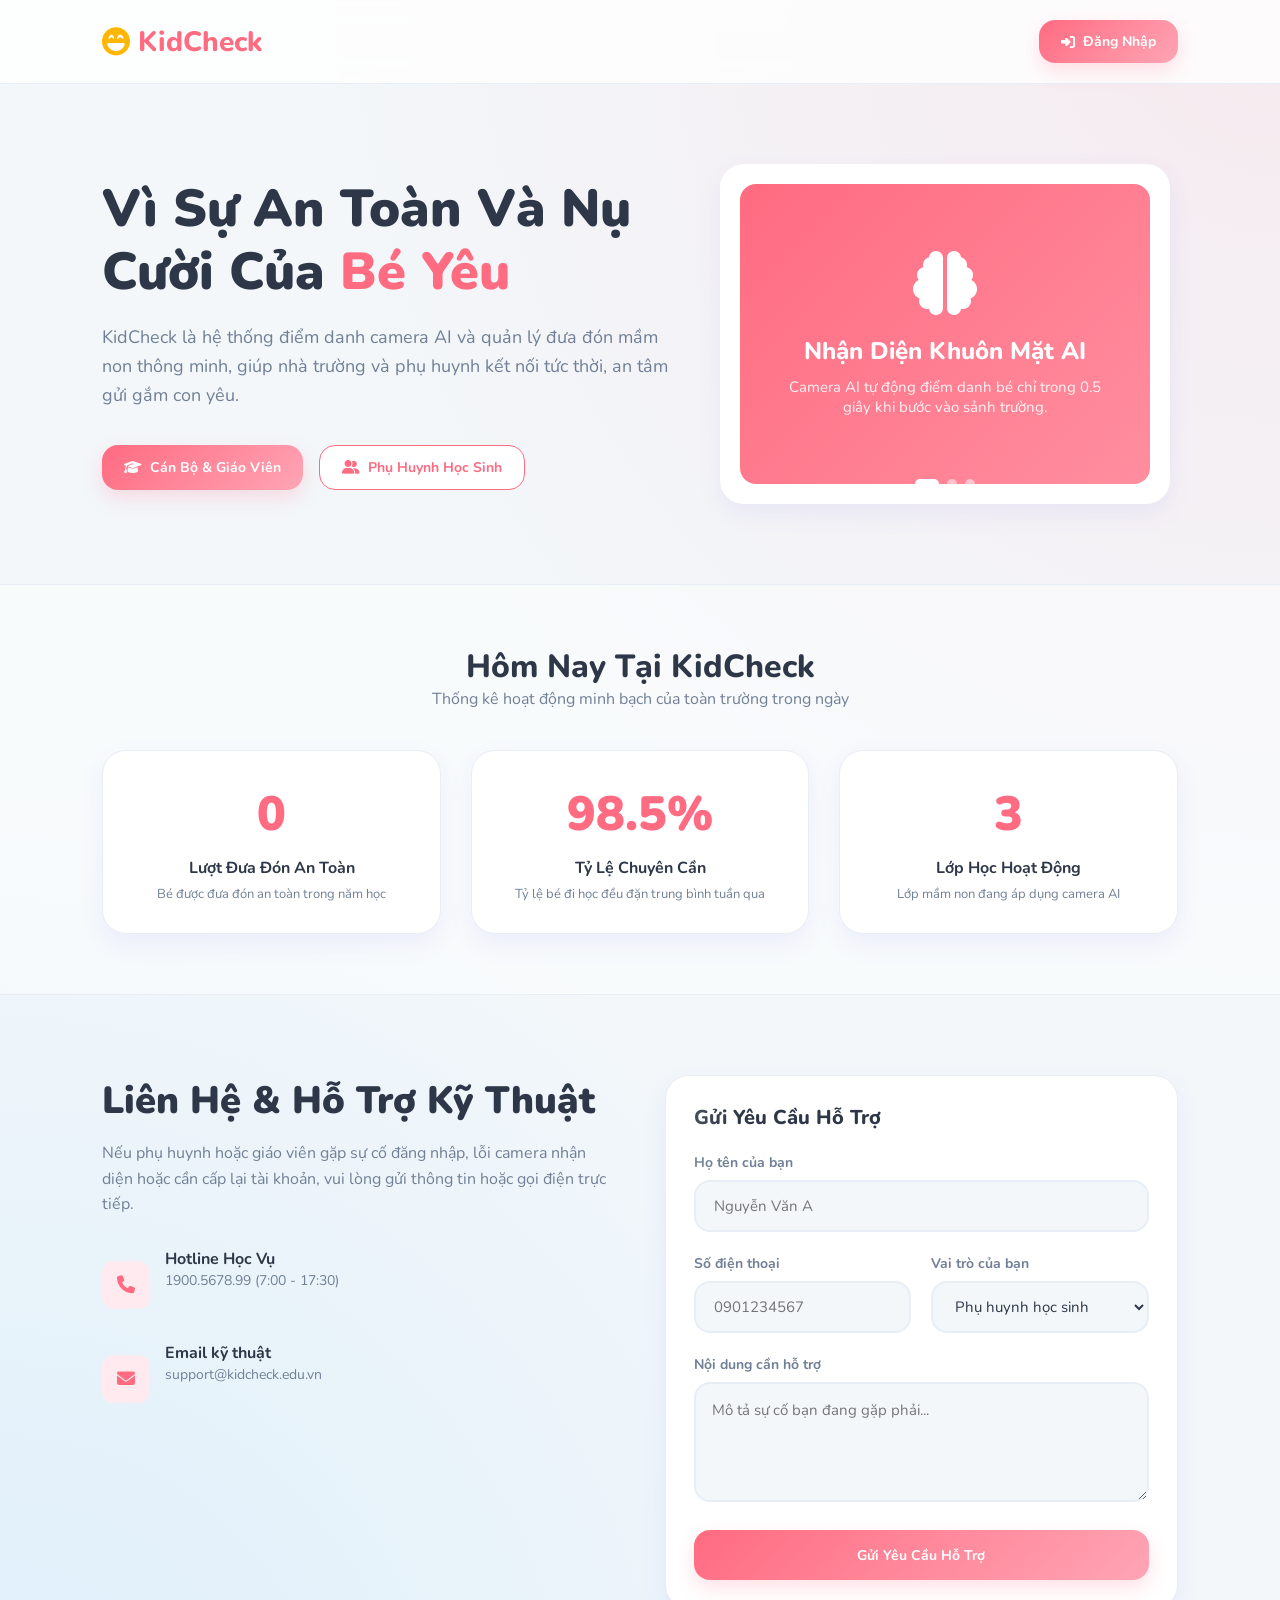
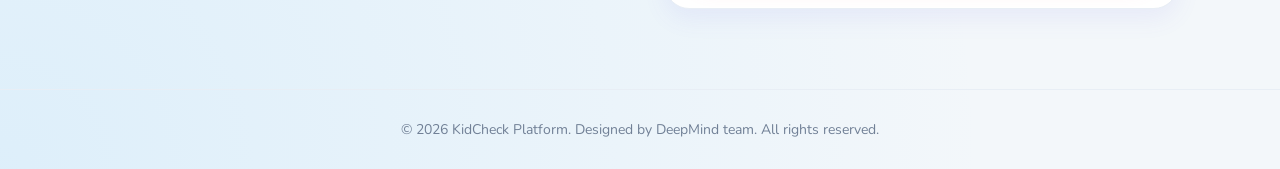
==== commit 083c5899: "Sua font tieng viet + them si so toi da" ====
--- a/kidcheck-system/web-app/index.html
+++ b/kidcheck-system/web-app/index.html
@@ -316,7 +316,6 @@
 
                     <!-- WELCOME BANNER (NHẬN DIỆN KHẨN CẤP) -->
                     <div id="latest-welcome-card" class="welcome-panel">
-                        <div class="speech-bubble"><i class="fa-solid fa-volume-high"></i> <span data-i18n="voice-ai-on">Giọng nói AI: Bật</span></div>
                         <div class="welcome-avatar-container">
                             <img id="welcome-photo" src="https://images.unsplash.com/photo-1503919545889-aef636e10ad4?w=150&auto=format&fit=crop" class="welcome-avatar" alt="Avatar bé">
                             <div id="welcome-badge" class="welcome-status-badge welcome-status-present"><i class="fa-solid fa-check"></i></div>
@@ -345,9 +344,6 @@
                                 <span data-i18n="w-time">Thời gian ghi nhận:</span>
                                 <strong id="welcome-time">-</strong>
                             </div>
-                            <div class="health-badge" id="welcome-health-badge">
-                                <i class="fa-solid fa-heart-pulse"></i> <span data-i18n="w-health-prefix">Ghi chú sức khỏe:</span> <span id="welcome-health">Bình thường</span>
-                            </div>
                         </div>
                     </div>
                 </div>
@@ -821,6 +817,10 @@
                 <div class="form-group">
                     <label for="class-desc" data-i18n="lbl-class-desc-form">Độ tuổi / Mô tả</label>
                     <input type="text" id="class-desc" class="form-input" placeholder="Ví dụ: 3 - 4 tuổi" required>
+                </div>
+                <div class="form-group">
+                    <label for="class-max-capacity">Sĩ số tối đa</label>
+                    <input type="number" id="class-max-capacity" class="form-input" min="1" value="25" required>
                 </div>
                 <div class="modal-actions">
                     <button type="button" class="btn btn-secondary" onclick="closeClassModal()" data-i18n="btn-close">Đóng lại</button>
@@ -1909,7 +1909,7 @@
                 tbody.innerHTML += `
                     <tr>
                         <td><strong>${c.name}</strong></td>
-                        <td><strong style="color: var(--primary-dark); font-size:1.1rem;">${count}</strong> bé yêu đang học</td>
+                        <td><strong style="color: var(--primary-dark); font-size:1.1rem;">${count} / ${c.maxCapacity || 25}</strong> bé đang học</td>
                         <td><strong style="color: var(--primary-dark);">${c.startTime || '07:00'} - ${c.lateTime || '08:15'}</strong></td>
                         <td><span style="background:rgba(108, 92, 231, 0.1); color:#6C5CE7; padding:6px 12px; border-radius:10px; font-weight:700; font-size:0.85rem;">${c.desc}</span></td>
                         ${actionHtml}
@@ -2056,6 +2056,7 @@
         function openClassModal() {
             document.getElementById('class-name').value = '';
             document.getElementById('class-desc').value = '';
+            document.getElementById('class-max-capacity').value = 25;
             document.getElementById('class-modal').style.display = 'flex';
         }
 
@@ -2067,6 +2068,7 @@
             e.preventDefault();
             const name = document.getElementById('class-name').value.trim();
             const desc = document.getElementById('class-desc').value.trim();
+            const maxCapacity = parseInt(document.getElementById('class-max-capacity').value) || 25;
 
             if (!name) return;
 
@@ -2074,7 +2076,7 @@
                 const res = await fetch('api/classes', {
                     method: 'POST',
                     headers: { 'Content-Type': 'application/json' },
-                    body: JSON.stringify({ name, desc })
+                    body: JSON.stringify({ name, desc, maxCapacity })
                 });
 
                 if (res.status === 409) {
@@ -2331,14 +2333,7 @@
 
         // Voice Welcoming & Welcome Panel Updates
         function speakWelcome(text) {
-            if (!settings.voiceEnabled) return;
-            try {
-                const utterance = new SpeechSynthesisUtterance(text);
-                utterance.lang = currentLang === 'vi' ? 'vi-VN' : 'en-US';
-                window.speechSynthesis.speak(utterance);
-            } catch (e) {
-                console.error("Lỗi phát giọng nói:", e);
-            }
+            // Giọng nói AI đã bị loại bỏ theo yêu cầu người dùng
         }
 
         function updateWelcomePanel(student) {
@@ -2350,7 +2345,11 @@
             document.getElementById('welcome-parent').innerText = student.parentName || '-';
             document.getElementById('welcome-phone').innerText = student.parentPhone || '-';
             document.getElementById('welcome-time').innerText = student.time || '-';
-            document.getElementById('welcome-health').innerText = student.healthNote || (currentLang === 'vi' ? 'Bình thường' : 'Normal');
+            
+            const healthEl = document.getElementById('welcome-health');
+            if (healthEl) {
+                healthEl.innerText = student.healthNote || (currentLang === 'vi' ? 'Bình thường' : 'Normal');
+            }
 
             const badge = document.getElementById('welcome-badge');
             badge.className = "welcome-status-badge";
--- a/kidcheck-system/web-app/style.css
+++ b/kidcheck-system/web-app/style.css
@@ -3,7 +3,7 @@
    ROOT + RESET + AUTH + LAYOUT
 ======================================================*/
 
-@import url('https://fonts.googleapis.com/css2?family=Outfit:wght@300;400;500;600;700;800;900&family=Poppins:wght@300;400;500;600;700;800&display=swap');
+@import url('https://fonts.googleapis.com/css2?family=Nunito:wght@300;400;500;600;700;800;900&display=swap');
 
 :root {
     /* Bảng màu sắc mầm non tươi vui, rực rỡ và thân thiện (Light Mode) */
@@ -61,7 +61,7 @@
     margin: 0;
     padding: 0;
     box-sizing: border-box;
-    font-family: 'Outfit', 'Poppins', sans-serif;
+    font-family: 'Nunito', sans-serif;
 }
 
 html {
